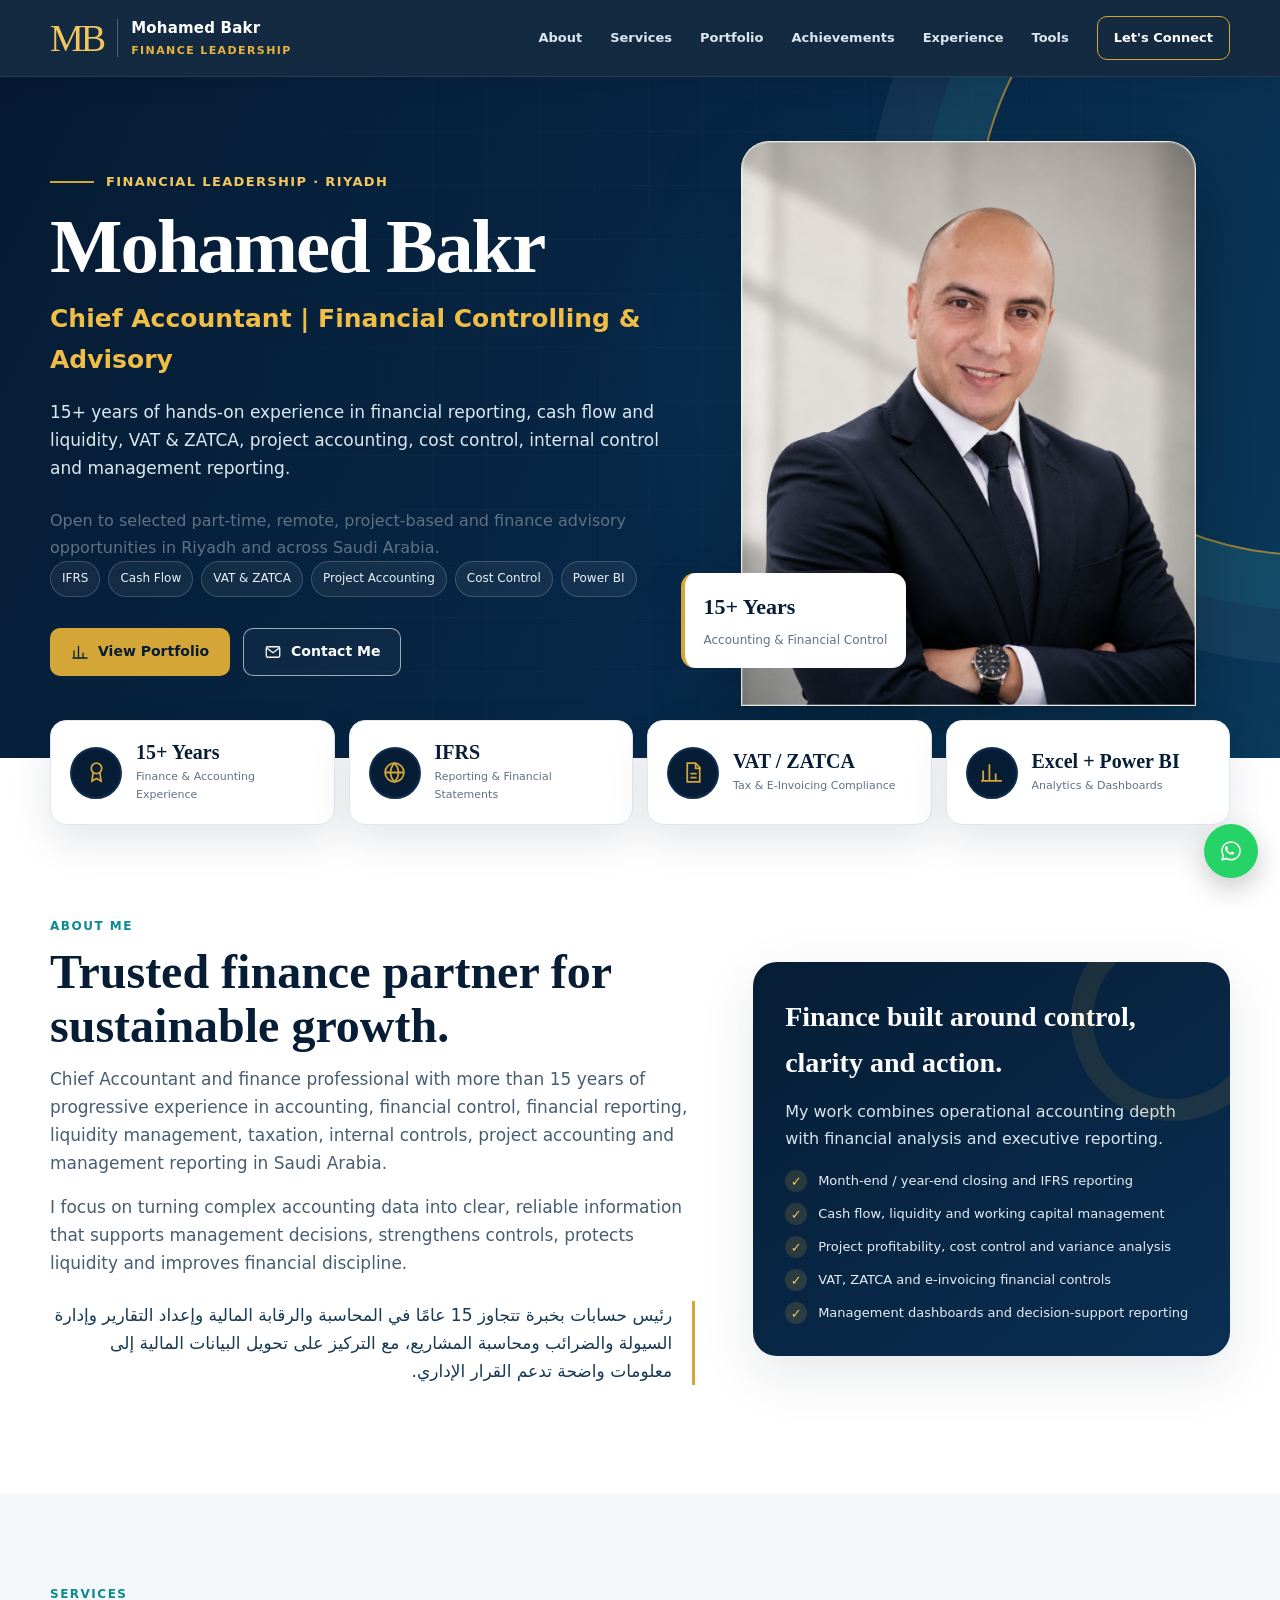
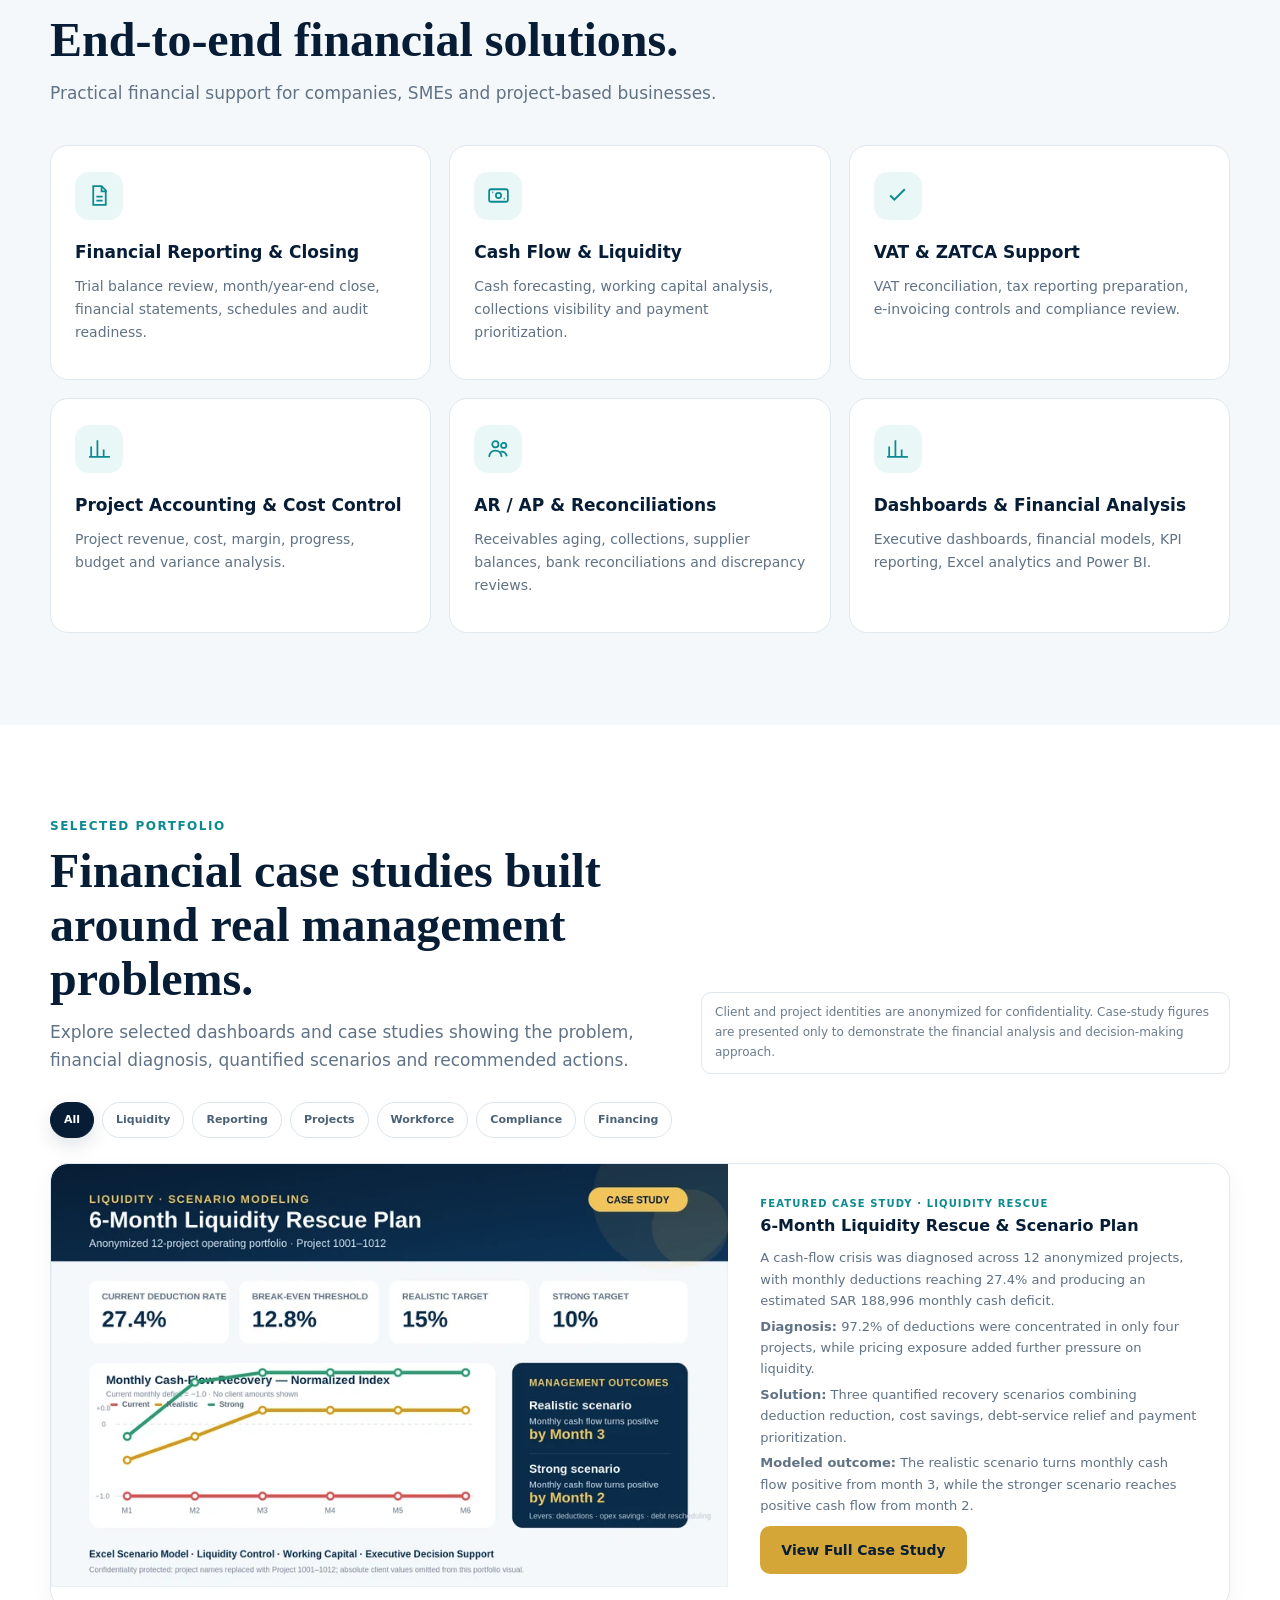
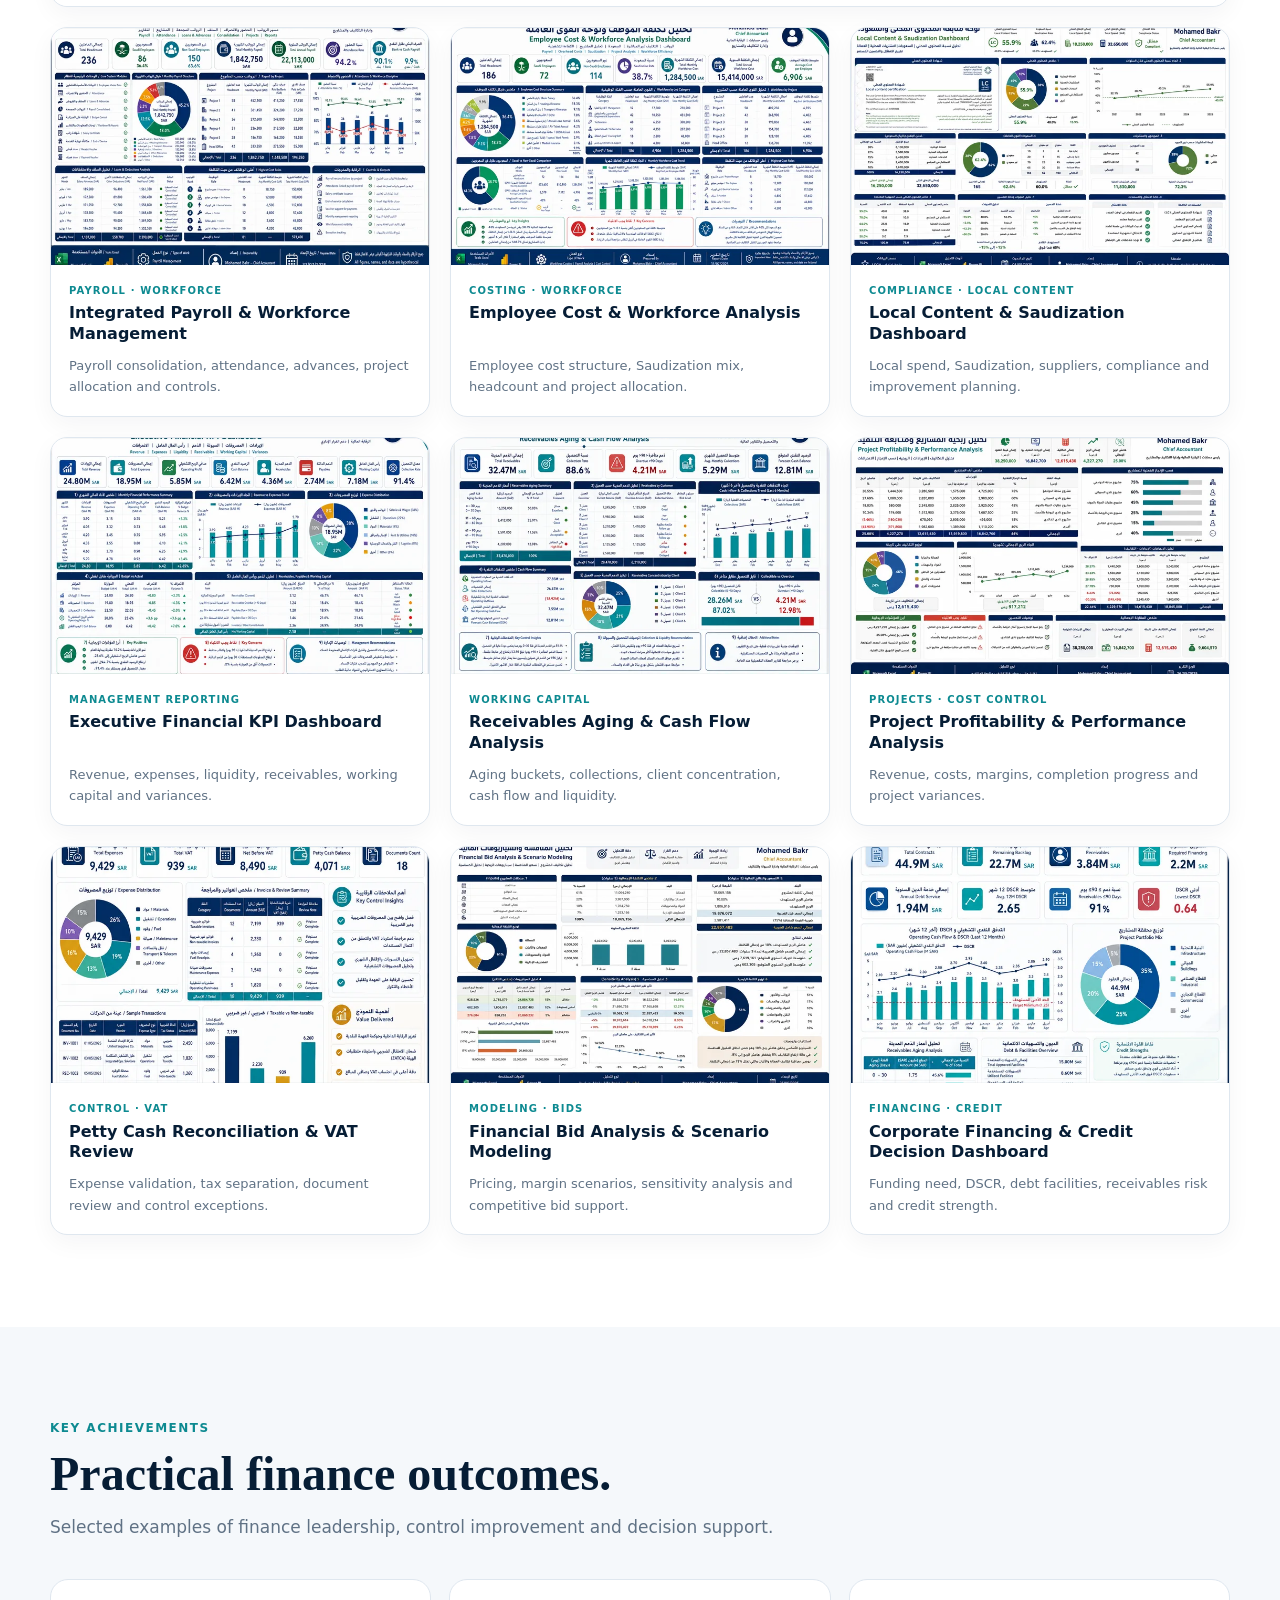
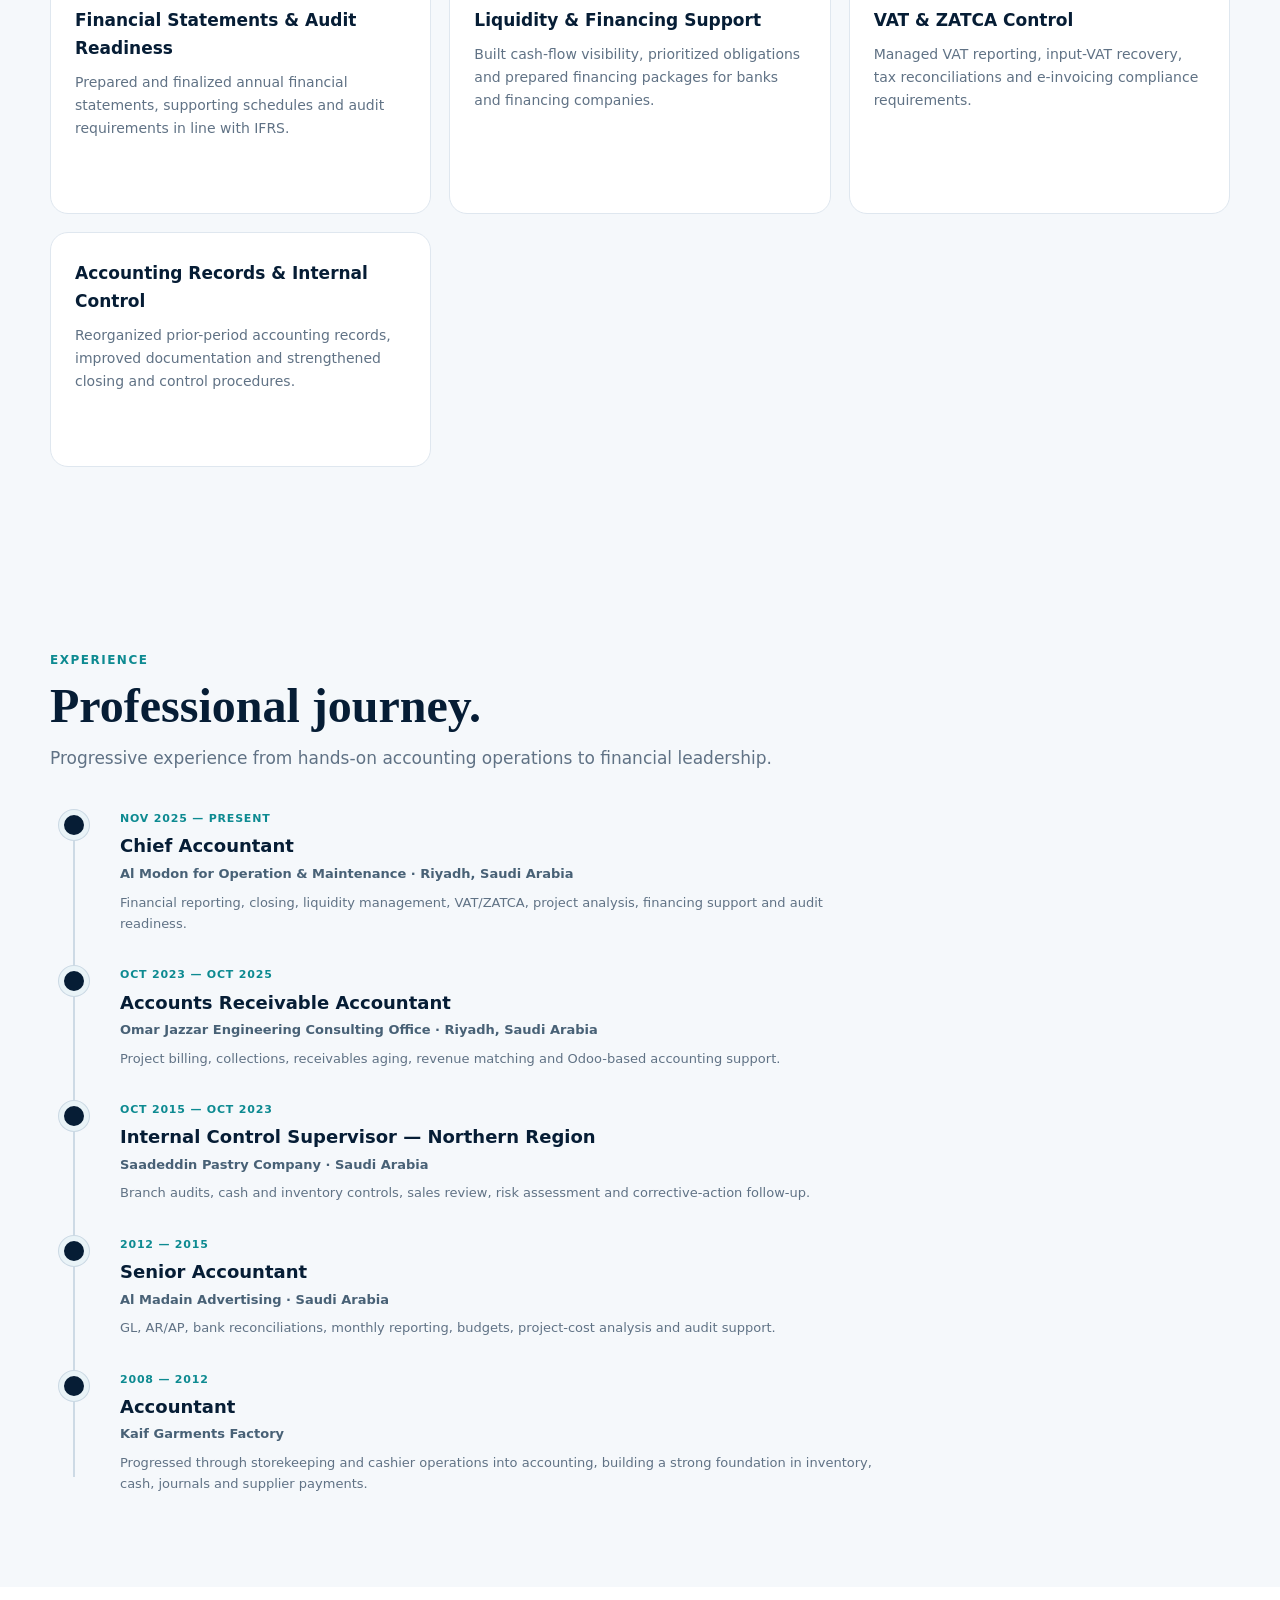
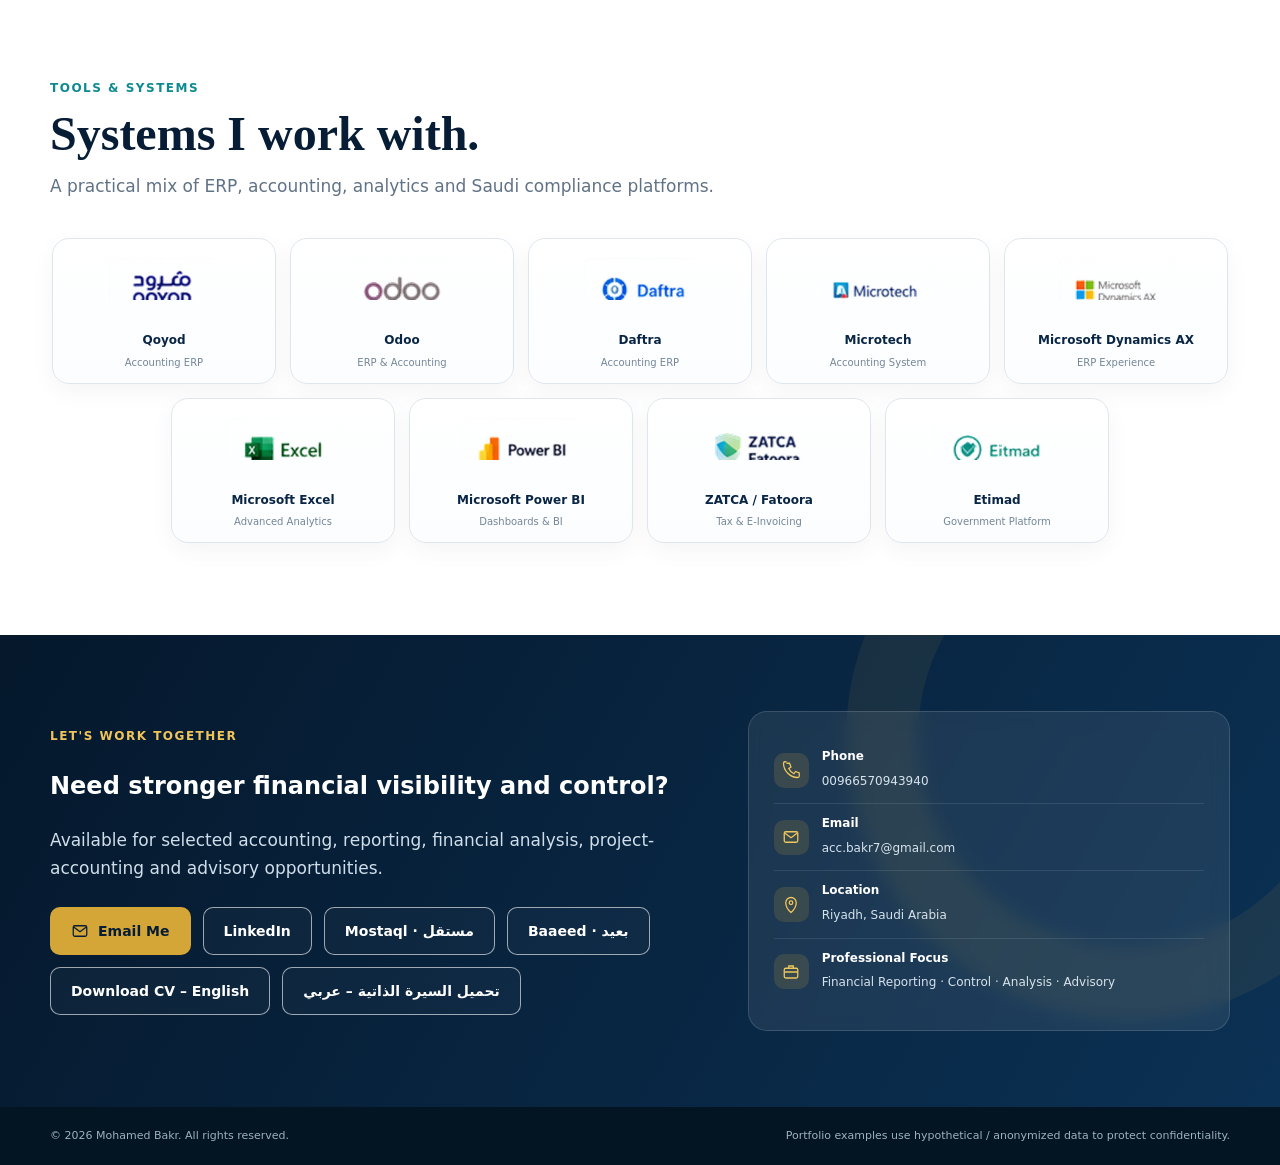
==== index.html @ f536da7d "Add files via upload" ====
<!doctype html>
<html lang="en">
<head>
  <meta charset="utf-8">
  <meta name="viewport" content="width=device-width,initial-scale=1">

  <!-- Primary SEO -->
  <title>Mohamed Bakr | Chief Accountant in Riyadh | IFRS, VAT & ZATCA</title>
  <meta name="description" content="Mohamed Bakr is a Chief Accountant in Riyadh with 15+ years of experience in IFRS reporting, financial control, cash flow, VAT & ZATCA, project accounting, cost control and financial analysis.">
  <meta name="keywords" content="Mohamed Bakr, Chief Accountant Riyadh, Chief Accountant Saudi Arabia, Financial Controller Riyadh, IFRS, VAT, ZATCA, Cash Flow, Project Accounting, Cost Control, Financial Analysis, Power BI, Qoyod, Odoo">
  <meta name="author" content="Mohamed Bakr">
  <meta name="robots" content="index,follow,max-image-preview:large,max-snippet:-1,max-video-preview:-1">
  <meta name="googlebot" content="index,follow">
  <meta name="theme-color" content="#061d35">

  <!-- Canonical -->
  <link rel="canonical" href="https://accbakr7-jpg.github.io/mohamed-bakr-portfolio/">

  <!-- Performance -->
  <link rel="preload" as="image" href="assets/mohamed-bakr-original.png">

  <!-- Open Graph / LinkedIn / Facebook -->
  <meta property="og:type" content="profile">
  <meta property="og:site_name" content="Mohamed Bakr - Finance Portfolio">
  <meta property="og:title" content="Mohamed Bakr | Chief Accountant in Riyadh">
  <meta property="og:description" content="Chief Accountant with 15+ years of experience in IFRS reporting, financial control, cash flow, VAT & ZATCA, project accounting and financial analysis.">
  <meta property="og:url" content="https://accbakr7-jpg.github.io/mohamed-bakr-portfolio/">
  <meta property="og:image" content="https://accbakr7-jpg.github.io/mohamed-bakr-portfolio/assets/mohamed-bakr-original.png">
  <meta property="og:image:alt" content="Mohamed Bakr - Chief Accountant in Riyadh">
  <meta property="og:locale" content="en_US">
  <meta property="profile:first_name" content="Mohamed">
  <meta property="profile:last_name" content="Bakr">

  <!-- X / Twitter Card -->
  <meta name="twitter:card" content="summary_large_image">
  <meta name="twitter:title" content="Mohamed Bakr | Chief Accountant in Riyadh">
  <meta name="twitter:description" content="15+ years in IFRS reporting, financial control, cash flow, VAT & ZATCA, project accounting and financial analysis.">
  <meta name="twitter:image" content="https://accbakr7-jpg.github.io/mohamed-bakr-portfolio/assets/mohamed-bakr-original.png">
  <meta name="twitter:image:alt" content="Mohamed Bakr - Chief Accountant in Riyadh">

  <!-- Favicon -->
  <link rel="icon" href="assets/favicon.svg" type="image/svg+xml">

  <!-- Styles -->
  <link rel="stylesheet" href="style.css">

  <!-- Structured Data -->
  <script type="application/ld+json">
  {
    "@context": "https://schema.org",
    "@graph": [
      {
        "@type": "Person",
        "@id": "https://accbakr7-jpg.github.io/mohamed-bakr-portfolio/#person",
        "name": "Mohamed Bakr",
        "url": "https://accbakr7-jpg.github.io/mohamed-bakr-portfolio/",
        "image": "https://accbakr7-jpg.github.io/mohamed-bakr-portfolio/assets/mohamed-bakr-original.png",
        "jobTitle": "Chief Accountant",
        "description": "Chief Accountant and finance professional in Riyadh with 15+ years of experience in IFRS reporting, financial control, cash flow, VAT & ZATCA, project accounting, cost control and financial analysis.",
        "address": {
          "@type": "PostalAddress",
          "addressLocality": "Riyadh",
          "addressCountry": "SA"
        },
        "email": "mailto:acc.bakr7@gmail.com",
        "telephone": "+966570943940",
        "sameAs": [
          "https://www.linkedin.com/in/mohamed-el-saddyek-63133bb7",
          "https://mostaql.com/u/mmahgoub156",
          "https://baaeed.com/u/M_Mahgoub156"
        ],
        "knowsAbout": [
          "Financial Reporting",
          "IFRS",
          "Cash Flow Management",
          "Liquidity Management",
          "VAT",
          "ZATCA",
          "E-Invoicing",
          "Project Accounting",
          "Cost Control",
          "Internal Control",
          "Financial Analysis",
          "Power BI",
          "Microsoft Excel",
          "Qoyod",
          "Odoo"
        ],
        "knowsLanguage": ["Arabic", "English"],
        "worksFor": {
          "@type": "Organization",
          "name": "Al Modon for Operation & Maintenance"
        }
      },
      {
        "@type": "WebSite",
        "@id": "https://accbakr7-jpg.github.io/mohamed-bakr-portfolio/#website",
        "url": "https://accbakr7-jpg.github.io/mohamed-bakr-portfolio/",
        "name": "Mohamed Bakr | Chief Accountant & Financial Advisory",
        "description": "Professional finance portfolio of Mohamed Bakr, Chief Accountant in Riyadh.",
        "inLanguage": ["en", "ar"],
        "author": {
          "@id": "https://accbakr7-jpg.github.io/mohamed-bakr-portfolio/#person"
        }
      },
      {
        "@type": "ProfilePage",
        "@id": "https://accbakr7-jpg.github.io/mohamed-bakr-portfolio/#profilepage",
        "url": "https://accbakr7-jpg.github.io/mohamed-bakr-portfolio/",
        "name": "Mohamed Bakr - Chief Accountant Portfolio",
        "mainEntity": {
          "@id": "https://accbakr7-jpg.github.io/mohamed-bakr-portfolio/#person"
        },
        "isPartOf": {
          "@id": "https://accbakr7-jpg.github.io/mohamed-bakr-portfolio/#website"
        }
      }
    ]
  }
  </script>

  <style>
    @media (max-width: 820px){
      #portfolio .project[style*="grid-column"] > a{
        grid-template-columns:1fr !important;
      }
      #portfolio .project[style*="grid-column"] .project-media{
        min-height:220px !important;
      }
    }
  </style>

</head>
<body>
<header class="navbar">
  <div class="container nav-inner">
    <a class="brand" href="#home" aria-label="Mohamed Bakr home">
      <div class="brand-mark">MB</div>
      <div class="brand-copy"><strong>Mohamed Bakr</strong><span>Finance Leadership</span></div>
    </a>
    <button id="menuBtn" class="menu-btn" aria-label="Open menu" aria-expanded="false" aria-controls="navLinks">☰</button>
    <nav id="navLinks" class="nav-links">
      <a href="#about">About</a>
      <a href="#services">Services</a>
      <a href="#portfolio">Portfolio</a>
      <a href="#achievements">Achievements</a>
      <a href="#experience">Experience</a>
      <a href="#tools">Tools</a>
      <a href="#contact" class="nav-cta">Let's Connect</a>
    </nav>
  </div>
</header>
<main>
<section id="home" class="hero">
  <div class="container hero-grid">
    <div>
      <div class="kicker">Financial Leadership · Riyadh</div>
      <h1>Mohamed Bakr</h1>
      <div class="hero-role">Chief Accountant | Financial Controlling & Advisory</div>
      <p class="hero-copy">15+ years of hands-on experience in financial reporting, cash flow and liquidity, VAT & ZATCA, project accounting, cost control, internal control and management reporting.</p>
      <p class="lead" style="margin-top:12px;max-width:760px;font-size:1rem;">
        Open to selected part-time, remote, project-based and finance advisory opportunities in Riyadh and across Saudi Arabia.
      </p>
      <div class="hero-tags">
        <span class="hero-tag">IFRS</span><span class="hero-tag">Cash Flow</span><span class="hero-tag">VAT & ZATCA</span>
        <span class="hero-tag">Project Accounting</span><span class="hero-tag">Cost Control</span><span class="hero-tag">Power BI</span>
      </div>
      <div class="hero-actions">
        <a class="btn btn-primary" href="#portfolio"><svg viewBox="0 0 24 24" fill="none" stroke="currentColor" stroke-width="1.7"><path d="M4 20V10M10 20V4M16 20v-7M22 20H2"/></svg> View Portfolio</a>
        <a class="btn btn-outline" href="#contact"><svg viewBox="0 0 24 24" fill="none" stroke="currentColor" stroke-width="1.7"><rect x="3" y="5" width="18" height="14" rx="2"/><path d="m4 7 8 6 8-6"/></svg> Contact Me</a>
      </div>
    </div>
    <div class="hero-photo-wrap">
      <div class="hero-photo-panel">
        <img src="assets/mohamed-bakr-original.png" alt="Mohamed Bakr, Chief Accountant and finance professional in Riyadh">
      </div>
      <div class="photo-badge"><strong>15+ Years</strong><span>Accounting & Financial Control</span></div>
    </div>
  </div>
</section>
<div class="cred-wrap">
  <div class="container cred-grid">
    <div class="cred"><div class="icon-disc"><svg viewBox="0 0 24 24" fill="none" stroke="currentColor" stroke-width="1.7"><circle cx="12" cy="8" r="5"/><path d="m8.8 12.2-1.2 8 4.4-2.4 4.4 2.4-1.2-8"/></svg></div><div><strong>15+ Years</strong><span>Finance & Accounting Experience</span></div></div>
    <div class="cred"><div class="icon-disc"><svg viewBox="0 0 24 24" fill="none" stroke="currentColor" stroke-width="1.7"><circle cx="12" cy="12" r="9"/><path d="M3 12h18M12 3c2.5 2.7 3.8 5.7 3.8 9S14.5 18.3 12 21c-2.5-2.7-3.8-5.7-3.8-9S9.5 5.7 12 3Z"/></svg></div><div><strong>IFRS</strong><span>Reporting & Financial Statements</span></div></div>
    <div class="cred"><div class="icon-disc"><svg viewBox="0 0 24 24" fill="none" stroke="currentColor" stroke-width="1.7"><path d="M6 3h8l4 4v14H6z"/><path d="M14 3v5h5M9 13h6M9 17h6"/></svg></div><div><strong>VAT / ZATCA</strong><span>Tax & E-Invoicing Compliance</span></div></div>
    <div class="cred"><div class="icon-disc"><svg viewBox="0 0 24 24" fill="none" stroke="currentColor" stroke-width="1.7"><path d="M4 20V10M10 20V4M16 20v-7M22 20H2"/></svg></div><div><strong>Excel + Power BI</strong><span>Analytics & Dashboards</span></div></div>
  </div>
</div>
<section id="about" class="section-anchor section">
  <div class="container about-grid">
    <div class="about-copy">
      <div class="eyebrow">About Me</div>
      <h2>Trusted finance partner for sustainable growth.</h2>
      <p>Chief Accountant and finance professional with more than 15 years of progressive experience in accounting, financial control, financial reporting, liquidity management, taxation, internal controls, project accounting and management reporting in Saudi Arabia.</p>
      <p>I focus on turning complex accounting data into clear, reliable information that supports management decisions, strengthens controls, protects liquidity and improves financial discipline.</p>
      <p class="about-ar">رئيس حسابات بخبرة تتجاوز 15 عامًا في المحاسبة والرقابة المالية وإعداد التقارير وإدارة السيولة والضرائب ومحاسبة المشاريع، مع التركيز على تحويل البيانات المالية إلى معلومات واضحة تدعم القرار الإداري.</p>
    </div>
    <aside class="about-panel">
      <h3>Finance built around control, clarity and action.</h3>
      <p>My work combines operational accounting depth with financial analysis and executive reporting.</p>
      <div class="about-list">
        <div class="about-item"><span class="check">✓</span><span>Month-end / year-end closing and IFRS reporting</span></div>
        <div class="about-item"><span class="check">✓</span><span>Cash flow, liquidity and working capital management</span></div>
        <div class="about-item"><span class="check">✓</span><span>Project profitability, cost control and variance analysis</span></div>
        <div class="about-item"><span class="check">✓</span><span>VAT, ZATCA and e-invoicing financial controls</span></div>
        <div class="about-item"><span class="check">✓</span><span>Management dashboards and decision-support reporting</span></div>
      </div>
    </aside>
  </div>
</section>
<section id="services" class="section-anchor section section-soft">
  <div class="container">
    <div class="section-head"><div class="eyebrow">Services</div><h2>End-to-end financial solutions.</h2><p class="lead">Practical financial support for companies, SMEs and project-based businesses.</p></div>
    <div class="services">
      <article class="service"><div class="service-icon"><svg viewBox="0 0 24 24" fill="none" stroke="currentColor" stroke-width="1.7"><path d="M6 3h8l4 4v14H6z"/><path d="M14 3v5h5M9 13h6M9 17h6"/></svg></div><h3>Financial Reporting & Closing</h3><p>Trial balance review, month/year-end close, financial statements, schedules and audit readiness.</p></article>
      <article class="service"><div class="service-icon"><svg viewBox="0 0 24 24" fill="none" stroke="currentColor" stroke-width="1.7"><rect x="3" y="6" width="18" height="12" rx="2"/><circle cx="12" cy="12" r="2.5"/><path d="M6 9h1M17 15h1"/></svg></div><h3>Cash Flow & Liquidity</h3><p>Cash forecasting, working capital analysis, collections visibility and payment prioritization.</p></article>
      <article class="service"><div class="service-icon"><svg viewBox="0 0 24 24" fill="none" stroke="currentColor" stroke-width="1.9"><path d="m5 12 4 4 10-10"/></svg></div><h3>VAT & ZATCA Support</h3><p>VAT reconciliation, tax reporting preparation, e-invoicing controls and compliance review.</p></article>
      <article class="service"><div class="service-icon"><svg viewBox="0 0 24 24" fill="none" stroke="currentColor" stroke-width="1.7"><path d="M4 20V10M10 20V4M16 20v-7M22 20H2"/></svg></div><h3>Project Accounting & Cost Control</h3><p>Project revenue, cost, margin, progress, budget and variance analysis.</p></article>
      <article class="service"><div class="service-icon"><svg viewBox="0 0 24 24" fill="none" stroke="currentColor" stroke-width="1.7"><circle cx="9" cy="8" r="3"/><circle cx="17" cy="9" r="2.5"/><path d="M3 20c.5-4 2.7-6 6-6s5.5 2 6 6M14 15c3-.3 5.2 1.4 6 4.5"/></svg></div><h3>AR / AP & Reconciliations</h3><p>Receivables aging, collections, supplier balances, bank reconciliations and discrepancy reviews.</p></article>
      <article class="service"><div class="service-icon"><svg viewBox="0 0 24 24" fill="none" stroke="currentColor" stroke-width="1.7"><path d="M4 20V10M10 20V4M16 20v-7M22 20H2"/></svg></div><h3>Dashboards & Financial Analysis</h3><p>Executive dashboards, financial models, KPI reporting, Excel analytics and Power BI.</p></article>
    </div>
  </div>
</section>
<section id="portfolio" class="section-anchor section">
  <div class="container">
    <div class="portfolio-toolbar">
      <div class="section-head" style="margin-bottom:0"><div class="eyebrow">Selected Portfolio</div><h2>Financial case studies built around real management problems.</h2><p class="lead">Explore selected dashboards and case studies showing the problem, financial diagnosis, quantified scenarios and recommended actions.</p></div>
      <div class="portfolio-note">Client and project identities are anonymized for confidentiality. Case-study figures are presented only to demonstrate the financial analysis and decision-making approach.</div>
    </div>
    <div class="portfolio-filters" aria-label="Portfolio filters">
      <button class="filter-btn active" data-filter="all">All</button>
      <button class="filter-btn" data-filter="liquidity">Liquidity</button>
      <button class="filter-btn" data-filter="reporting">Reporting</button>
      <button class="filter-btn" data-filter="projects">Projects</button>
      <button class="filter-btn" data-filter="workforce">Workforce</button>
      <button class="filter-btn" data-filter="compliance">Compliance</button>
      <button class="filter-btn" data-filter="financing">Financing</button>
    </div>
    <div class="portfolio-grid">
      <article class="project" data-category="liquidity" style="grid-column:1 / -1;">
        <a href="liquidity-rescue-case-study.html" style="text-decoration:none;color:inherit;display:grid;grid-template-columns:minmax(0,1.15fr) minmax(320px,.85fr);background:inherit;border-radius:inherit;overflow:hidden;">
          <div class="project-media" style="min-height:320px;">
            <img loading="eager" decoding="async" src="assets/thumbs/liquidity-rescue.webp" alt="6-Month Liquidity Rescue and Scenario Planning Case Study" style="width:100%;height:100%;object-fit:cover;">
          </div>
          <div class="project-body" style="display:flex;flex-direction:column;justify-content:center;padding:32px;">
            <div class="project-label">Featured Case Study · Liquidity Rescue</div>
            <h3>6-Month Liquidity Rescue & Scenario Plan</h3>
            <p>A cash-flow crisis was diagnosed across 12 anonymized projects, with monthly deductions reaching 27.4% and producing an estimated SAR 188,996 monthly cash deficit.</p>
            <p><strong>Diagnosis:</strong> 97.2% of deductions were concentrated in only four projects, while pricing exposure added further pressure on liquidity.</p>
            <p><strong>Solution:</strong> Three quantified recovery scenarios combining deduction reduction, cost savings, debt-service relief and payment prioritization.</p>
            <p><strong>Modeled outcome:</strong> The realistic scenario turns monthly cash flow positive from month 3, while the stronger scenario reaches positive cash flow from month 2.</p>
            <span class="btn btn-primary" style="align-self:flex-start;margin-top:10px;">View Full Case Study</span>
          </div>
        </a>
      </article>
      <article class="project" data-category="workforce"><div class="project-media" data-full="assets/payroll-workforce.png" data-alt="Integrated Payroll and Workforce Management"><img loading="lazy" decoding="async" src="assets/thumbs/payroll-workforce.webp" alt="Integrated Payroll and Workforce Management"></div><div class="project-body"><div class="project-label">Payroll · Workforce</div><h3>Integrated Payroll & Workforce Management</h3><p>Payroll consolidation, attendance, advances, project allocation and controls.</p></div></article>
      <article class="project" data-category="workforce"><div class="project-media" data-full="assets/employee-cost.png" data-alt="Employee Cost and Workforce Analysis"><img loading="lazy" decoding="async" src="assets/thumbs/employee-cost.webp" alt="Employee Cost and Workforce Analysis"></div><div class="project-body"><div class="project-label">Costing · Workforce</div><h3>Employee Cost & Workforce Analysis</h3><p>Employee cost structure, Saudization mix, headcount and project allocation.</p></div></article>
      <article class="project" data-category="compliance"><div class="project-media" data-full="assets/local-content.png" data-alt="Local Content and Saudization Dashboard"><img loading="lazy" decoding="async" src="assets/thumbs/local-content.webp" alt="Local Content and Saudization Dashboard"></div><div class="project-body"><div class="project-label">Compliance · Local Content</div><h3>Local Content & Saudization Dashboard</h3><p>Local spend, Saudization, suppliers, compliance and improvement planning.</p></div></article>
      <article class="project" data-category="reporting"><div class="project-media" data-full="assets/executive-kpi.png" data-alt="Executive Financial KPI Dashboard"><img loading="lazy" decoding="async" src="assets/thumbs/executive-kpi.webp" alt="Executive Financial KPI Dashboard"></div><div class="project-body"><div class="project-label">Management Reporting</div><h3>Executive Financial KPI Dashboard</h3><p>Revenue, expenses, liquidity, receivables, working capital and variances.</p></div></article>
      <article class="project" data-category="reporting"><div class="project-media" data-full="assets/receivables-cashflow.png" data-alt="Receivables Aging and Cash Flow Analysis"><img loading="lazy" decoding="async" src="assets/thumbs/receivables-cashflow.webp" alt="Receivables Aging and Cash Flow Analysis"></div><div class="project-body"><div class="project-label">Working Capital</div><h3>Receivables Aging & Cash Flow Analysis</h3><p>Aging buckets, collections, client concentration, cash flow and liquidity.</p></div></article>
      <article class="project" data-category="projects"><div class="project-media" data-full="assets/project-profitability.png" data-alt="Project Profitability and Performance Analysis"><img loading="lazy" decoding="async" src="assets/thumbs/project-profitability.webp" alt="Project Profitability and Performance Analysis"></div><div class="project-body"><div class="project-label">Projects · Cost Control</div><h3>Project Profitability & Performance Analysis</h3><p>Revenue, costs, margins, completion progress and project variances.</p></div></article>
      <article class="project" data-category="compliance"><div class="project-media" data-full="assets/petty-cash-vat.png" data-alt="Petty Cash Reconciliation and VAT Review"><img loading="lazy" decoding="async" src="assets/thumbs/petty-cash-vat.webp" alt="Petty Cash Reconciliation and VAT Review"></div><div class="project-body"><div class="project-label">Control · VAT</div><h3>Petty Cash Reconciliation & VAT Review</h3><p>Expense validation, tax separation, document review and control exceptions.</p></div></article>
      <article class="project" data-category="projects"><div class="project-media" data-full="assets/bid-scenario.png" data-alt="Financial Bid Analysis and Scenario Modeling"><img loading="lazy" decoding="async" src="assets/thumbs/bid-scenario.webp" alt="Financial Bid Analysis and Scenario Modeling"></div><div class="project-body"><div class="project-label">Modeling · Bids</div><h3>Financial Bid Analysis & Scenario Modeling</h3><p>Pricing, margin scenarios, sensitivity analysis and competitive bid support.</p></div></article>
      <article class="project" data-category="financing"><div class="project-media" data-full="assets/corporate-financing.png" data-alt="Corporate Financing and Credit Decision Dashboard"><img loading="lazy" decoding="async" src="assets/thumbs/corporate-financing.webp" alt="Corporate Financing and Credit Decision Dashboard"></div><div class="project-body"><div class="project-label">Financing · Credit</div><h3>Corporate Financing & Credit Decision Dashboard</h3><p>Funding need, DSCR, debt facilities, receivables risk and credit strength.</p></div></article>
    </div>
  </div>
</section>

<section id="achievements" class="section-anchor section section-soft">
  <div class="container">
    <div class="section-head">
      <div class="eyebrow">Key Achievements</div>
      <h2>Practical finance outcomes.</h2>
      <p class="lead">Selected examples of finance leadership, control improvement and decision support.</p>
    </div>
    <div class="services">
      <article class="service">
        <h3>Financial Statements & Audit Readiness</h3>
        <p>Prepared and finalized annual financial statements, supporting schedules and audit requirements in line with IFRS.</p>
      </article>
      <article class="service">
        <h3>Liquidity & Financing Support</h3>
        <p>Built cash-flow visibility, prioritized obligations and prepared financing packages for banks and financing companies.</p>
      </article>
      <article class="service">
        <h3>VAT & ZATCA Control</h3>
        <p>Managed VAT reporting, input-VAT recovery, tax reconciliations and e-invoicing compliance requirements.</p>
      </article>
      <article class="service">
        <h3>Accounting Records & Internal Control</h3>
        <p>Reorganized prior-period accounting records, improved documentation and strengthened closing and control procedures.</p>
      </article>
    </div>
  </div>
</section>

<section id="experience" class="section-anchor section section-soft">
  <div class="container">
    <div class="section-head"><div class="eyebrow">Experience</div><h2>Professional journey.</h2><p class="lead">Progressive experience from hands-on accounting operations to financial leadership.</p></div>
    <div class="experience">
      <div class="job"><span class="job-dot"></span><div class="job-time">Nov 2025 — Present</div><h3>Chief Accountant</h3><div class="job-company">Al Modon for Operation & Maintenance · Riyadh, Saudi Arabia</div><p>Financial reporting, closing, liquidity management, VAT/ZATCA, project analysis, financing support and audit readiness.</p></div>
      <div class="job"><span class="job-dot"></span><div class="job-time">Oct 2023 — Oct 2025</div><h3>Accounts Receivable Accountant</h3><div class="job-company">Omar Jazzar Engineering Consulting Office · Riyadh, Saudi Arabia</div><p>Project billing, collections, receivables aging, revenue matching and Odoo-based accounting support.</p></div>
      <div class="job"><span class="job-dot"></span><div class="job-time">Oct 2015 — Oct 2023</div><h3>Internal Control Supervisor — Northern Region</h3><div class="job-company">Saadeddin Pastry Company · Saudi Arabia</div><p>Branch audits, cash and inventory controls, sales review, risk assessment and corrective-action follow-up.</p></div>
      <div class="job"><span class="job-dot"></span><div class="job-time">2012 — 2015</div><h3>Senior Accountant</h3><div class="job-company">Al Madain Advertising · Saudi Arabia</div><p>GL, AR/AP, bank reconciliations, monthly reporting, budgets, project-cost analysis and audit support.</p></div>
      <div class="job"><span class="job-dot"></span><div class="job-time">2008 — 2012</div><h3>Accountant</h3><div class="job-company">Kaif Garments Factory</div><p>Progressed through storekeeping and cashier operations into accounting, building a strong foundation in inventory, cash, journals and supplier payments.</p></div>
    </div>
  </div>
</section>
<section id="tools" class="section-anchor section">
  <div class="container">
    <div class="section-head"><div class="eyebrow">Tools & Systems</div><h2>Systems I work with.</h2><p class="lead">A practical mix of ERP, accounting, analytics and Saudi compliance platforms.</p></div>
    <div class="tools-grid" aria-label="Accounting systems and professional tools">
      <div class="tool"><div class="brand-logo-wrap"><img class="brand-logo" src="assets/logos/qoyod.png" alt="Qoyod"></div><div><strong>Qoyod</strong><span>Accounting ERP</span></div></div>
      <div class="tool"><div class="brand-logo-wrap"><img class="brand-logo" src="assets/logos/odoo.png" alt="Odoo"></div><div><strong>Odoo</strong><span>ERP &amp; Accounting</span></div></div>
      <div class="tool"><div class="brand-logo-wrap"><img class="brand-logo" src="assets/logos/daftra.png" alt="Daftra"></div><div><strong>Daftra</strong><span>Accounting ERP</span></div></div>
      <div class="tool"><div class="brand-logo-wrap"><img class="brand-logo" src="assets/logos/microtech.png" alt="Microtech"></div><div><strong>Microtech</strong><span>Accounting System</span></div></div>
      <div class="tool"><div class="brand-logo-wrap"><img class="brand-logo" src="assets/logos/dynamics.png" alt="Microsoft Dynamics AX"></div><div><strong>Microsoft Dynamics AX</strong><span>ERP Experience</span></div></div>
      <div class="tool"><div class="brand-logo-wrap"><img class="brand-logo" src="assets/logos/excel.png" alt="Microsoft Excel"></div><div><strong>Microsoft Excel</strong><span>Advanced Analytics</span></div></div>
      <div class="tool"><div class="brand-logo-wrap"><img class="brand-logo" src="assets/logos/powerbi.png" alt="Microsoft Power BI"></div><div><strong>Microsoft Power BI</strong><span>Dashboards &amp; BI</span></div></div>
      <div class="tool"><div class="brand-logo-wrap"><img class="brand-logo" src="assets/logos/zatca.png" alt="ZATCA Fatoora"></div><div><strong>ZATCA / Fatoora</strong><span>Tax &amp; E-Invoicing</span></div></div>
      <div class="tool"><div class="brand-logo-wrap"><img class="brand-logo" src="assets/logos/etimad.png" alt="Etimad"></div><div><strong>Etimad</strong><span>Government Platform</span></div></div>
    </div>
  </div>
</section>
<section id="contact" class="contact section-anchor">
  <div class="container contact-grid">
    <div>
      <div class="eyebrow" style="color:#f1c45b">Let's Work Together</div>
      <h2>Need stronger financial visibility and control?</h2>
      <p class="lead">Available for selected accounting, reporting, financial analysis, project-accounting and advisory opportunities.</p>
      <div class="contact-actions">
        <a class="btn btn-primary" href="https://mail.google.com/mail/?view=cm&fs=1&to=acc.bakr7@gmail.com&su=Accounting%20%2F%20Financial%20Opportunity%20-%20Mohamed%20Bakr" target="_blank" rel="noopener"><svg viewBox="0 0 24 24" fill="none" stroke="currentColor" stroke-width="1.7"><rect x="3" y="5" width="18" height="14" rx="2"/><path d="m4 7 8 6 8-6"/></svg> Email Me</a>
        <a class="btn btn-outline" href="https://www.linkedin.com/in/mohamed-el-saddyek-63133bb7" target="_blank" rel="noopener">LinkedIn</a>
        <a class="btn btn-outline" href="https://mostaql.com/u/mmahgoub156" target="_blank" rel="noopener">Mostaql · مستقل</a>
        <a class="btn btn-outline" href="https://baaeed.com/u/M_Mahgoub156" target="_blank" rel="noopener">Baaeed · بعيد</a>
        <a class="btn btn-outline" href="assets/Mohamed_Bakr_Executive_Finance_CV.pdf" target="_blank" rel="noopener">Download CV – English</a>
        <a class="btn btn-outline" href="assets/Mohamed_Bakr_Arabic_CV.pdf" target="_blank" rel="noopener" lang="ar" dir="rtl">تحميل السيرة الذاتية – عربي</a>
      </div>
    </div>
    <div class="contact-card">
      <div class="contact-row"><div class="contact-mini"><svg viewBox="0 0 24 24" fill="none" stroke="currentColor" stroke-width="1.7"><path d="M6 3h4l2 5-3 2c1.4 3.1 3.9 5.6 7 7l2-3 5 2v4c0 1.1-.9 2-2 2C11 22 2 13 2 3c0-1.1.9-2 2-2h2"/></svg></div><div><b>Phone</b><span><a href="tel:+966570943940">00966570943940</a></span></div></div>
      <div class="contact-row"><div class="contact-mini"><svg viewBox="0 0 24 24" fill="none" stroke="currentColor" stroke-width="1.7"><rect x="3" y="5" width="18" height="14" rx="2"/><path d="m4 7 8 6 8-6"/></svg></div><div><b>Email</b><span><a href="https://mail.google.com/mail/?view=cm&fs=1&to=acc.bakr7@gmail.com&su=Accounting%20%2F%20Financial%20Opportunity%20-%20Mohamed%20Bakr" target="_blank" rel="noopener">acc.bakr7@gmail.com</a></span></div></div>
      <div class="contact-row"><div class="contact-mini"><svg viewBox="0 0 24 24" fill="none" stroke="currentColor" stroke-width="1.7"><path d="M12 22s7-6.1 7-13a7 7 0 1 0-14 0c0 6.9 7 13 7 13Z"/><circle cx="12" cy="9" r="2.4"/></svg></div><div><b>Location</b><span>Riyadh, Saudi Arabia</span></div></div>
      <div class="contact-row"><div class="contact-mini"><svg viewBox="0 0 24 24" fill="none" stroke="currentColor" stroke-width="1.7"><rect x="3" y="7" width="18" height="13" rx="2"/><path d="M9 7V4h6v3M3 12h18"/></svg></div><div><b>Professional Focus</b><span>Financial Reporting · Control · Analysis · Advisory</span></div></div>
    </div>
  </div>
</section>
</main>
<footer class="footer"><div class="container footer-inner"><span>© 2026 Mohamed Bakr. All rights reserved.</span><span>Portfolio examples use hypothetical / anonymized data to protect confidentiality.</span></div></footer>
<button id="backTop" class="back-top" aria-label="Back to top">↑</button>
<div id="imageModal" class="modal" role="dialog" aria-modal="true" aria-label="Portfolio project preview">
  <div class="modal-card"><button id="modalClose" class="modal-close" aria-label="Close portfolio preview">×</button><img id="modalImg" alt=""></div>
</div>

<a href="https://wa.me/966570943940?text=Hello%20Mohamed%2C%20I%20visited%20your%20finance%20portfolio%20and%20would%20like%20to%20discuss%20a%20professional%20opportunity." target="_blank" rel="noopener"
   aria-label="Contact Mohamed Bakr on WhatsApp"
   title="WhatsApp"
   style="position:fixed;right:22px;bottom:22px;width:54px;height:54px;border-radius:50%;display:flex;align-items:center;justify-content:center;background:#25D366;color:#fff;text-decoration:none;box-shadow:0 10px 28px rgba(0,0,0,.22);z-index:9999;">
  <svg viewBox="0 0 32 32" width="28" height="28" aria-hidden="true" fill="currentColor">
    <path d="M19.11 17.43c-.26-.13-1.55-.76-1.79-.85-.24-.09-.41-.13-.59.13-.17.26-.67.85-.82 1.02-.15.17-.3.2-.56.07-.26-.13-1.1-.4-2.09-1.29-.77-.69-1.29-1.54-1.44-1.8-.15-.26-.02-.4.11-.53.12-.12.26-.3.39-.46.13-.15.17-.26.26-.43.09-.17.04-.33-.02-.46-.07-.13-.59-1.41-.8-1.93-.21-.5-.43-.43-.59-.44h-.5c-.17 0-.46.07-.7.33-.24.26-.91.89-.91 2.17 0 1.28.93 2.52 1.06 2.69.13.17 1.83 2.8 4.44 3.93.62.27 1.1.43 1.48.55.62.2 1.18.17 1.62.1.5-.07 1.55-.63 1.77-1.24.22-.61.22-1.13.15-1.24-.06-.11-.24-.17-.5-.3z"/>
    <path d="M16.03 4.8c-6.18 0-11.2 4.91-11.2 10.96 0 1.93.51 3.81 1.49 5.47L4.73 27.2l6.18-1.58a11.4 11.4 0 0 0 5.12 1.2h.01c6.17 0 11.2-4.91 11.2-10.96 0-2.93-1.17-5.68-3.29-7.75A11.28 11.28 0 0 0 16.03 4.8zm0 20.17h-.01a9.5 9.5 0 0 1-4.84-1.32l-.35-.2-3.67.94.98-3.51-.23-.36a9 9 0 0 1-1.42-4.76c0-5.03 4.28-9.12 9.55-9.12 2.55 0 4.95.97 6.75 2.73a8.96 8.96 0 0 1 2.8 6.49c0 5.03-4.29 9.11-9.56 9.11z"/>
  </svg>
</a>

<script src="script.js"></script>
</body>
</html>
---- style.css ----
:root{
  --navy:#061d35;
  --navy-2:#0a2f53;
  --navy-3:#103f6a;
  --gold:#d4a637;
  --gold-2:#f0c75e;
  --teal:#0d8a91;
  --teal-2:#0ba1a8;
  --ink:#12263a;
  --muted:#607285;
  --soft:#f5f8fb;
  --line:#dfe7ef;
  --white:#ffffff;
  --shadow:0 18px 55px rgba(5,29,53,.10);
  --radius:20px;
}
*{box-sizing:border-box}
html{scroll-behavior:smooth}
body{
  margin:0;
  font-family:Inter,ui-sans-serif,system-ui,-apple-system,BlinkMacSystemFont,"Segoe UI",Arial,sans-serif;
  color:var(--ink);
  background:#fff;
  line-height:1.65;
  -webkit-font-smoothing:antialiased;
}
body.menu-open{overflow:hidden}
a{color:inherit;text-decoration:none}
img{max-width:100%}
button{font:inherit}
.container{width:min(1180px,calc(100% - 44px));margin-inline:auto}

.navbar{
  position:sticky;top:0;z-index:50;
  background:rgba(6,29,53,.94);
  backdrop-filter:blur(18px);
  border-bottom:1px solid rgba(255,255,255,.08);
}
.nav-inner{height:76px;display:flex;align-items:center;justify-content:space-between;gap:30px}
.brand{display:flex;align-items:center;gap:13px;color:#fff;min-width:max-content}
.brand-mark{
  font-family:Georgia,"Times New Roman",serif;
  font-size:38px;line-height:1;color:var(--gold-2);
  letter-spacing:-3px;padding-right:14px;border-right:1px solid rgba(255,255,255,.26)
}
.brand-copy strong{display:block;font-size:15px;letter-spacing:.2px}
.brand-copy span{display:block;color:#e6b43f;font-size:11px;font-weight:700;letter-spacing:1.4px;text-transform:uppercase;margin-top:1px}
.nav-links{display:flex;align-items:center;gap:28px;color:#dbe6ef;font-size:13px;font-weight:600}
.nav-links a{position:relative;transition:.2s}
.nav-links a:not(.nav-cta):after{
  content:"";position:absolute;left:0;right:100%;bottom:-9px;height:2px;background:var(--gold);transition:.22s
}
.nav-links a:hover{color:#fff}.nav-links a:hover:after{right:0}
.nav-cta{padding:10px 16px;border:1px solid var(--gold);border-radius:10px;color:#fff!important}
.nav-cta:hover{background:var(--gold);color:var(--navy)!important}
.menu-btn{display:none;border:0;background:transparent;color:#fff;width:42px;height:42px;border-radius:9px;font-size:26px}

.hero{
  position:relative;overflow:hidden;
  background:
    radial-gradient(circle at 70% 45%,rgba(15,91,135,.38),transparent 31%),
    linear-gradient(115deg,#061b33 0%,#072848 57%,#0a3a5c 100%);
  min-height:650px;color:#fff;
}
.hero:before{
  content:"";position:absolute;inset:0;opacity:.16;
  background-image:
    linear-gradient(rgba(255,255,255,.10) 1px,transparent 1px),
    linear-gradient(90deg,rgba(255,255,255,.08) 1px,transparent 1px);
  background-size:54px 54px;
  mask-image:linear-gradient(90deg,transparent 7%,#000 35%,#000 90%,transparent)
}
.hero:after{
  content:"";position:absolute;width:660px;height:660px;border:2px solid rgba(212,166,55,.68);
  border-radius:50%;right:-360px;top:-185px;box-shadow:0 0 0 54px rgba(15,138,145,.13),0 0 0 108px rgba(255,255,255,.05)
}
.hero-grid{position:relative;z-index:2;min-height:650px;display:grid;grid-template-columns:1.08fr .92fr;align-items:center;gap:42px;padding:64px 0 52px}
.kicker{display:flex;align-items:center;gap:12px;color:#f2c75d;font-size:13px;font-weight:800;letter-spacing:1.35px;text-transform:uppercase}
.kicker:before{content:"";width:44px;height:2px;background:var(--gold)}
.hero h1{font-family:Georgia,"Times New Roman",serif;font-size:clamp(52px,6vw,78px);line-height:1.02;margin:16px 0 11px;letter-spacing:-2px}
.hero-role{font-size:clamp(18px,2vw,25px);font-weight:700;color:#f0bd46;margin-bottom:18px}
.hero-copy{color:#dce8f1;font-size:17px;max-width:650px;margin:0 0 26px}
.hero-tags{display:flex;flex-wrap:wrap;gap:8px;margin:0 0 31px}
.hero-tag{border:1px solid rgba(255,255,255,.18);background:rgba(255,255,255,.055);padding:7px 11px;border-radius:999px;color:#e8f2f8;font-size:12px}
.hero-actions{display:flex;gap:13px;flex-wrap:wrap}
.btn{
  display:inline-flex;align-items:center;justify-content:center;gap:9px;
  min-height:48px;padding:0 20px;border-radius:10px;font-weight:800;font-size:14px;
  border:1px solid transparent;transition:.22s;cursor:pointer
}
.btn-primary{background:var(--gold);color:var(--navy)}
.btn-primary:hover{background:#e5b644;transform:translateY(-2px)}
.btn-outline{border-color:rgba(255,255,255,.6);color:#fff;background:rgba(255,255,255,.03)}
.btn-outline:hover{background:#fff;color:var(--navy);transform:translateY(-2px)}
.hero-photo-wrap{position:relative;display:flex;justify-content:center;align-self:end}
.hero-photo-panel{
  position:relative;width:min(100%,455px);height:565px;border-radius:28px 28px 0 0;
  overflow:hidden;
  background:#e9e5dd;
  box-shadow:0 35px 80px rgba(0,0,0,.28);
  border:1px solid rgba(255,255,255,.16);
}
.hero-photo-panel:before{
  content:"";position:absolute;inset:0;border:1px solid rgba(255,255,255,.25);border-radius:inherit;z-index:2;pointer-events:none
}
.hero-photo-panel img{
  width:100%;height:100%;
  object-fit:cover;object-position:50% 18%;
  display:block;
  /* Intentionally no filters: original portrait is displayed as supplied */
}
.photo-badge{
  position:absolute;left:-26px;bottom:38px;z-index:3;
  background:#fff;color:var(--navy);padding:16px 19px;border-radius:14px;
  box-shadow:var(--shadow);border-left:4px solid var(--gold);min-width:205px
}
.photo-badge strong{display:block;font-family:Georgia,serif;font-size:22px}
.photo-badge span{font-size:12px;color:var(--muted)}

.cred-wrap{position:relative;z-index:5;margin-top:-38px}
.cred-grid{display:grid;grid-template-columns:repeat(4,1fr);gap:14px}
.cred{
  background:#fff;border:1px solid var(--line);border-radius:16px;padding:20px 19px;
  box-shadow:0 16px 42px rgba(6,29,53,.11);display:flex;align-items:center;gap:14px
}
.icon-disc{
  width:52px;height:52px;min-width:52px;border-radius:50%;
  display:grid;place-items:center;background:var(--navy);color:var(--gold);
  border:2px solid #102f50
}
.icon-disc svg{width:25px;height:25px}
.cred strong{display:block;font-family:Georgia,serif;color:var(--navy);font-size:20px;line-height:1.15}
.cred span{font-size:11px;color:var(--muted);display:block;margin-top:4px}

.section{padding:92px 0}
.section-soft{background:var(--soft)}
.section-head{max-width:800px;margin-bottom:38px}
.eyebrow{color:var(--teal);font-size:12px;letter-spacing:1.5px;font-weight:900;text-transform:uppercase;margin-bottom:8px}
.section h2{font-family:Georgia,"Times New Roman",serif;color:var(--navy);font-size:clamp(34px,4vw,48px);line-height:1.12;margin:0 0 12px}
.lead{color:var(--muted);font-size:17px;margin:0}

.about-grid{display:grid;grid-template-columns:1.15fr .85fr;gap:58px;align-items:center}
.about-copy p{font-size:17px;color:#465d72;margin:0 0 16px}
.about-ar{direction:rtl;text-align:right;border-right:3px solid var(--gold);padding-right:20px;margin-top:24px!important;color:#173954!important}
.about-panel{
  background:linear-gradient(145deg,var(--navy),var(--navy-2));color:#fff;border-radius:24px;padding:32px;
  box-shadow:var(--shadow);position:relative;overflow:hidden
}
.about-panel:after{content:"";position:absolute;width:160px;height:160px;border-radius:50%;border:22px solid rgba(212,166,55,.10);right:-45px;top:-45px}
.about-panel h3{font-family:Georgia,serif;font-size:28px;margin:0 0 13px}
.about-panel p{color:#d6e4ee;margin:0 0 18px}
.about-list{display:grid;gap:11px}
.about-item{display:flex;gap:11px;align-items:flex-start;font-size:13px;color:#e5eef5}
.check{width:22px;height:22px;min-width:22px;border-radius:50%;background:rgba(212,166,55,.17);display:grid;place-items:center;color:var(--gold-2);font-weight:900}

.services{display:grid;grid-template-columns:repeat(3,1fr);gap:18px}
.service{
  background:#fff;border:1px solid var(--line);border-radius:18px;padding:26px 24px;
  transition:.22s;min-height:235px
}
.service:hover{transform:translateY(-5px);box-shadow:var(--shadow);border-color:#cbd8e3}
.service-icon{width:48px;height:48px;border-radius:14px;background:#eaf7f7;color:var(--teal);display:grid;place-items:center;margin-bottom:18px}
.service-icon svg{width:25px;height:25px}
.service h3{font-size:17px;color:var(--navy);margin:0 0 9px}
.service p{font-size:14px;color:var(--muted);margin:0}

.portfolio-toolbar{display:flex;justify-content:space-between;align-items:end;gap:22px;margin-bottom:28px}
.portfolio-note{font-size:12px;color:#6b7c8d;border:1px solid var(--line);background:#fff;padding:10px 13px;border-radius:10px}
.portfolio-grid{display:grid;grid-template-columns:repeat(3,1fr);gap:20px}
.project{
  background:#fff;border:1px solid var(--line);border-radius:17px;overflow:hidden;
  transition:.25s;box-shadow:0 8px 25px rgba(6,29,53,.045)
}
.project:hover{transform:translateY(-5px);box-shadow:var(--shadow)}
.project-media{aspect-ratio:16/10;background:#e9eff4;overflow:hidden;position:relative;cursor:zoom-in}
.project-media img{width:100%;height:100%;object-fit:cover;display:block;transition:.35s}
.project:hover .project-media img{transform:scale(1.035)}
.project-media:after{content:"View";position:absolute;right:12px;bottom:12px;background:rgba(6,29,53,.92);color:#fff;padding:7px 10px;border-radius:8px;font-size:11px;font-weight:800;opacity:0;transform:translateY(6px);transition:.22s}
.project:hover .project-media:after{opacity:1;transform:none}
.project-body{padding:18px}
.project-label{font-size:10px;color:var(--teal);font-weight:900;letter-spacing:1.1px;text-transform:uppercase}
.project h3{font-size:16px;color:var(--navy);margin:4px 0 6px;line-height:1.3}
.project p{font-size:13px;color:var(--muted);margin:0}

.experience{position:relative;display:grid;gap:0;margin-top:18px}
.experience:before{content:"";position:absolute;left:23px;top:9px;bottom:18px;width:2px;background:#cddae5}
.job{position:relative;padding:0 0 32px 70px}
.job:last-child{padding-bottom:0}
.job-dot{position:absolute;left:9px;top:0;width:30px;height:30px;border-radius:50%;background:var(--navy);border:5px solid #e9f3f7;box-shadow:0 0 0 1px #cbd9e4}
.job-time{color:var(--teal);font-size:11px;font-weight:900;letter-spacing:.8px;text-transform:uppercase}
.job h3{margin:3px 0 2px;color:var(--navy);font-size:18px}
.job-company{font-size:13px;font-weight:700;color:#486176}
.job p{font-size:13px;color:var(--muted);margin:7px 0 0;max-width:760px}

.tools-grid{display:grid;grid-template-columns:repeat(5,1fr);gap:13px}
.tool{
  background:#fff;border:1px solid var(--line);border-radius:15px;min-height:100px;
  display:flex;align-items:center;gap:13px;padding:15px;transition:.22s
}
.tool:hover{transform:translateY(-3px);box-shadow:0 12px 28px rgba(6,29,53,.08)}
.tool-logo{width:45px;height:45px;min-width:45px;border-radius:12px;display:grid;place-items:center;font-size:14px;font-weight:900;border:1px solid rgba(0,0,0,.06);background:#fff}
.tool-logo.excel{background:#107c41;color:#fff}.tool-logo.powerbi{background:#f2c811;color:#332c00}
.tool-logo.odoo{color:#875a7b;font-size:12px}.tool-logo.qoyod{background:#0c4a86;color:#fff}
.tool-logo.daftra{background:#1779d2;color:#fff}.tool-logo.micro{background:#eaf4fb;color:#2477a7;font-size:11px}
.tool-logo.ax{background:#e8f3ff;color:#106ebe}.tool-logo.zatca{background:#e8f7f1;color:#1b8b65;font-size:11px}
.tool-logo.etimad{background:#ecf8f6;color:#078a80;font-size:11px}.tool-logo.vat{background:#eff7fb;color:#0b638f}
.tool strong{font-size:13px;color:var(--navy);line-height:1.2}.tool span{display:block;color:#7c8b98;font-size:10px;margin-top:3px}

.contact{
  position:relative;overflow:hidden;background:linear-gradient(120deg,#05182c,#0b3154);color:#fff;padding:76px 0
}
.contact:after{content:"";position:absolute;width:420px;height:420px;border-radius:50%;border:72px solid rgba(212,166,55,.08);right:-130px;top:-180px}
.contact-grid{position:relative;z-index:2;display:grid;grid-template-columns:1.15fr .85fr;gap:45px;align-items:center}
.contact h2{color:#fff}.contact .lead{color:#cfdeea}
.contact-actions{display:flex;gap:12px;flex-wrap:wrap;margin-top:25px}
.contact-card{background:rgba(255,255,255,.08);border:1px solid rgba(255,255,255,.14);border-radius:19px;padding:25px;backdrop-filter:blur(9px)}
.contact-row{display:flex;align-items:center;gap:13px;padding:10px 0;border-bottom:1px solid rgba(255,255,255,.10)}
.contact-row:last-child{border-bottom:0}
.contact-mini{width:35px;height:35px;border-radius:10px;display:grid;place-items:center;background:rgba(212,166,55,.16);color:var(--gold-2)}
.contact-row b{font-size:12px;display:block}.contact-row span{font-size:12px;color:#d7e3ec}

.footer{background:#031423;color:#9eb1c0;padding:20px 0;font-size:11px}
.footer-inner{display:flex;justify-content:space-between;gap:20px;align-items:center}

.modal{position:fixed;inset:0;z-index:100;background:rgba(1,12,23,.91);display:none;align-items:center;justify-content:center;padding:28px}
.modal.open{display:flex}
.modal-card{position:relative;max-width:min(1260px,96vw);max-height:92vh}
.modal-card img{display:block;max-width:100%;max-height:88vh;border-radius:10px;background:#fff}
.modal-close{position:absolute;right:-12px;top:-12px;width:38px;height:38px;border-radius:50%;border:0;background:#fff;color:#12263a;font-size:20px;cursor:pointer;box-shadow:0 8px 30px rgba(0,0,0,.3)}

@media (max-width:1020px){
  .hero-grid{grid-template-columns:1fr .78fr}
  .hero-photo-panel{height:510px}
  .cred-grid{grid-template-columns:repeat(2,1fr)}
  .services,.portfolio-grid{grid-template-columns:repeat(2,1fr)}
  .tools-grid{grid-template-columns:repeat(3,1fr)}
}
@media (max-width:780px){
  .container{width:min(100% - 30px,1180px)}
  .nav-links{display:none;position:fixed;inset:76px 0 auto 0;background:#061d35;padding:28px;flex-direction:column;align-items:flex-start;border-bottom:1px solid rgba(255,255,255,.1)}
  .nav-links.open{display:flex}.menu-btn{display:block}
  .hero-grid{grid-template-columns:1fr;padding-top:54px}
  .hero{min-height:auto}.hero h1{font-size:56px}
  .hero-photo-wrap{margin-top:10px}.hero-photo-panel{height:520px;width:min(100%,410px)}
  .photo-badge{left:10px;bottom:20px}
  .cred-wrap{margin-top:0;padding-top:16px;background:#fff}
  .cred-grid{grid-template-columns:1fr 1fr}
  .about-grid,.contact-grid{grid-template-columns:1fr}
  .portfolio-toolbar{display:block}.portfolio-note{margin-top:13px;display:inline-block}
  .tools-grid{grid-template-columns:repeat(2,1fr)}
}
@media (max-width:560px){
  .nav-inner{height:68px}.nav-links{inset:68px 0 auto 0}
  .brand-mark{font-size:31px}.brand-copy strong{font-size:13px}.brand-copy span{font-size:9px}
  .hero h1{font-size:45px;letter-spacing:-1px}.hero-role{font-size:19px}.hero-copy{font-size:15px}
  .hero-grid{padding-top:42px}.hero-photo-panel{height:455px}
  .cred-grid,.services,.portfolio-grid,.tools-grid{grid-template-columns:1fr}
  .section{padding:70px 0}.section h2{font-size:36px}
  .footer-inner{flex-direction:column;align-items:flex-start}
}






/* ============================================================
   FINAL RELEASE POLISH
   ============================================================ */

:focus-visible{
  outline:3px solid rgba(212,166,55,.75);
  outline-offset:3px;
  border-radius:6px;
}
::selection{background:#d4a637;color:#061d35}

.btn svg,
.contact-mini svg{width:18px;height:18px}

.navbar{
  box-shadow:0 6px 24px rgba(2,17,31,.10);
}
.nav-links a.active:not(.nav-cta){color:#fff}
.nav-links a.active:not(.nav-cta):after{right:0}

.hero-photo-panel img{
  filter:none!important;
  transform:none!important;
}
.hero-photo-panel{
  isolation:isolate;
}
.hero-photo-panel::after{
  content:"";
  position:absolute;
  left:0;right:0;bottom:0;height:90px;
  background:linear-gradient(180deg,transparent,rgba(6,29,53,.08));
  pointer-events:none;
}

.cred{
  transition:transform .22s ease,box-shadow .22s ease;
}
.cred:hover{
  transform:translateY(-3px);
  box-shadow:0 20px 48px rgba(6,29,53,.13);
}

.service{
  position:relative;
  overflow:hidden;
}
.service::after{
  content:"";
  position:absolute;
  left:0;bottom:0;width:0;height:3px;
  background:linear-gradient(90deg,var(--teal),var(--gold));
  transition:width .25s ease;
}
.service:hover::after{width:100%}

.project{
  height:100%;
  display:flex;
  flex-direction:column;
}
.project-body{
  flex:1;
  display:flex;
  flex-direction:column;
}
.project-body p{margin-top:auto;padding-top:4px}
.project-media{
  background:linear-gradient(145deg,#f5f8fb,#e7eef4);
}
.project-media img{
  object-position:center;
}
.project-media:before{
  content:"";
  position:absolute;inset:0;
  box-shadow:inset 0 0 0 1px rgba(6,29,53,.03);
  z-index:1;pointer-events:none;
}

.portfolio-filters{
  display:flex;
  flex-wrap:wrap;
  gap:8px;
  margin:0 0 25px;
}
.filter-btn{
  border:1px solid #dce5ed;
  background:#fff;
  color:#4b6276;
  padding:8px 13px;
  border-radius:999px;
  font-size:11px;
  font-weight:800;
  cursor:pointer;
  transition:.2s ease;
}
.filter-btn:hover,
.filter-btn.active{
  background:var(--navy);
  color:#fff;
  border-color:var(--navy);
  box-shadow:0 7px 18px rgba(6,29,53,.12);
}
.project[hidden]{display:none!important}

/* Professional systems/logo section */
.tools-grid{
  display:flex;
  flex-wrap:wrap;
  justify-content:center;
  gap:14px;
}
.tool{
  width:calc(20% - 12px);
  min-width:185px;
  min-height:120px;
  padding:17px 18px 14px;
  display:flex;
  flex-direction:column;
  align-items:center;
  justify-content:center;
  text-align:center;
  background:linear-gradient(180deg,#ffffff 0%,#fbfdff 100%);
  border:1px solid #dfe7ee;
  border-radius:17px;
  box-shadow:0 8px 24px rgba(6,29,53,.045);
  transition:transform .22s ease,box-shadow .22s ease,border-color .22s ease;
}
.tool:hover{
  transform:translateY(-4px);
  box-shadow:0 16px 36px rgba(6,29,53,.09);
  border-color:#c9d6e2;
}
.brand-logo-wrap{
  height:46px;
  width:100%;
  display:flex;
  align-items:center;
  justify-content:center;
  margin-bottom:11px;
}
.brand-logo{
  display:block;
  width:auto;
  height:auto;
  max-width:88%;
  max-height:42px;
  object-fit:contain;
}
.tool strong{
  color:#092545;
  font-size:12px;
  line-height:1.2;
  font-weight:800;
}
.tool span{
  color:#758697;
  font-size:10px;
  line-height:1.2;
  margin-top:4px;
}

.contact-row a{
  color:inherit;
  transition:color .2s;
}
.contact-row a:hover{color:#f1c45b}

.back-top{
  position:fixed;
  right:22px;
  bottom:22px;
  z-index:45;
  width:44px;height:44px;
  display:grid;
  place-items:center;
  border:1px solid rgba(212,166,55,.45);
  border-radius:50%;
  background:#061d35;
  color:#f1c45b;
  box-shadow:0 12px 30px rgba(6,29,53,.22);
  cursor:pointer;
  opacity:0;
  pointer-events:none;
  transform:translateY(8px);
  transition:.22s ease;
}
.back-top.show{opacity:1;pointer-events:auto;transform:none}

.section-anchor{scroll-margin-top:92px}

.modal{
  backdrop-filter:blur(5px);
}
.modal-card{
  display:flex;
  align-items:center;
  justify-content:center;
}
.modal-card img{
  box-shadow:0 28px 90px rgba(0,0,0,.45);
}
.modal-close{
  display:grid;
  place-items:center;
  font-weight:700;
}

.footer a{color:#c7d6e2}
.footer a:hover{color:#f1c45b}

@media (max-width:1080px){
  .tool{width:calc(25% - 11px)}
}
@media (max-width:820px){
  .tool{width:calc(33.333% - 10px);min-width:150px}
  .portfolio-toolbar{align-items:flex-start}
}
@media (max-width:620px){
  .hero-actions .btn{flex:1;min-width:145px}
  .cred-grid{gap:10px}
  .cred{padding:16px 14px}
  .cred strong{font-size:17px}
  .portfolio-filters{overflow-x:auto;flex-wrap:nowrap;padding-bottom:5px;scrollbar-width:none}
  .portfolio-filters::-webkit-scrollbar{display:none}
  .filter-btn{white-space:nowrap}
  .tool{width:calc(50% - 8px);min-width:0}
  .contact-actions .btn{width:100%}
}
@media (max-width:430px){
  .tool{width:100%;min-height:102px;flex-direction:row;text-align:left;justify-content:flex-start;gap:14px}
  .brand-logo-wrap{width:104px;min-width:104px;height:45px;margin:0}
  .brand-logo{max-width:100%;max-height:40px}
  .tool strong{font-size:12px}
  .tool span{font-size:10px}
}

@media (prefers-reduced-motion:reduce){
  html{scroll-behavior:auto}
  *,*::before,*::after{
    animation-duration:.01ms!important;
    animation-iteration-count:1!important;
    transition-duration:.01ms!important;
  }
}
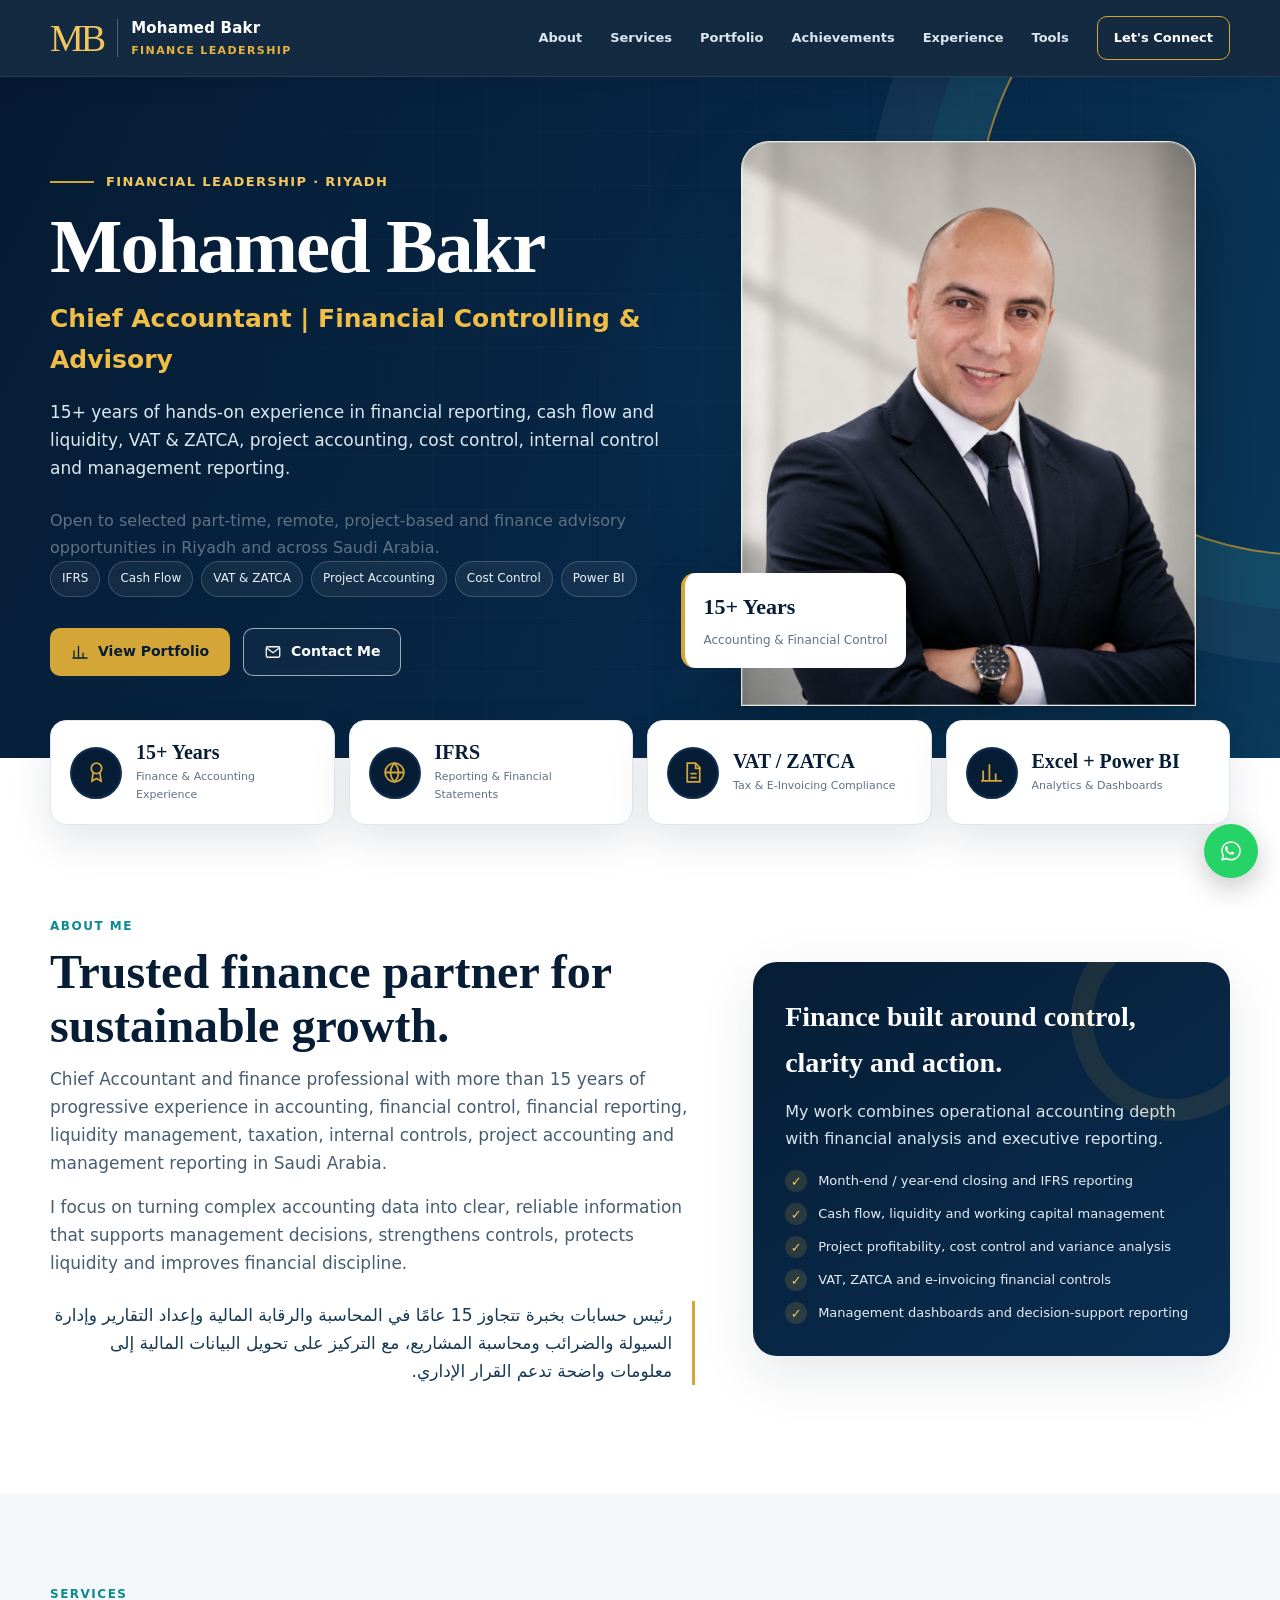
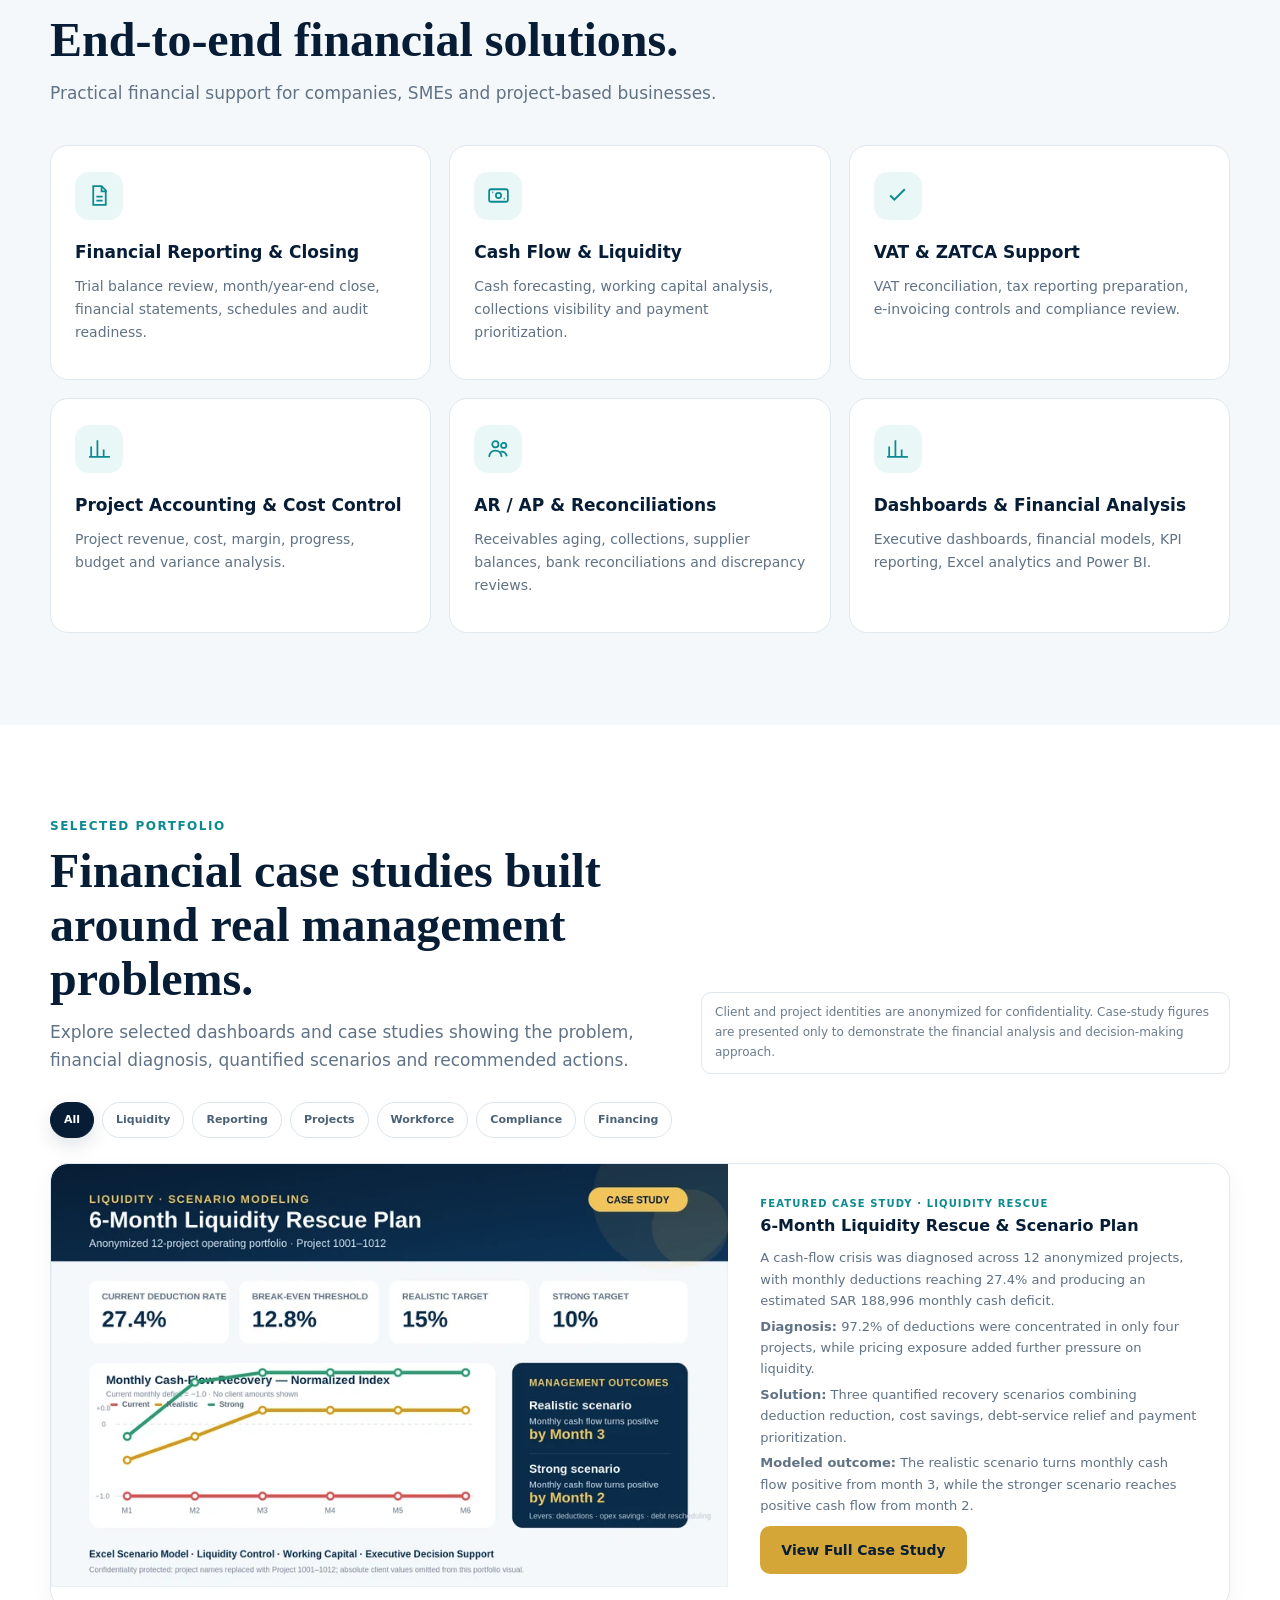
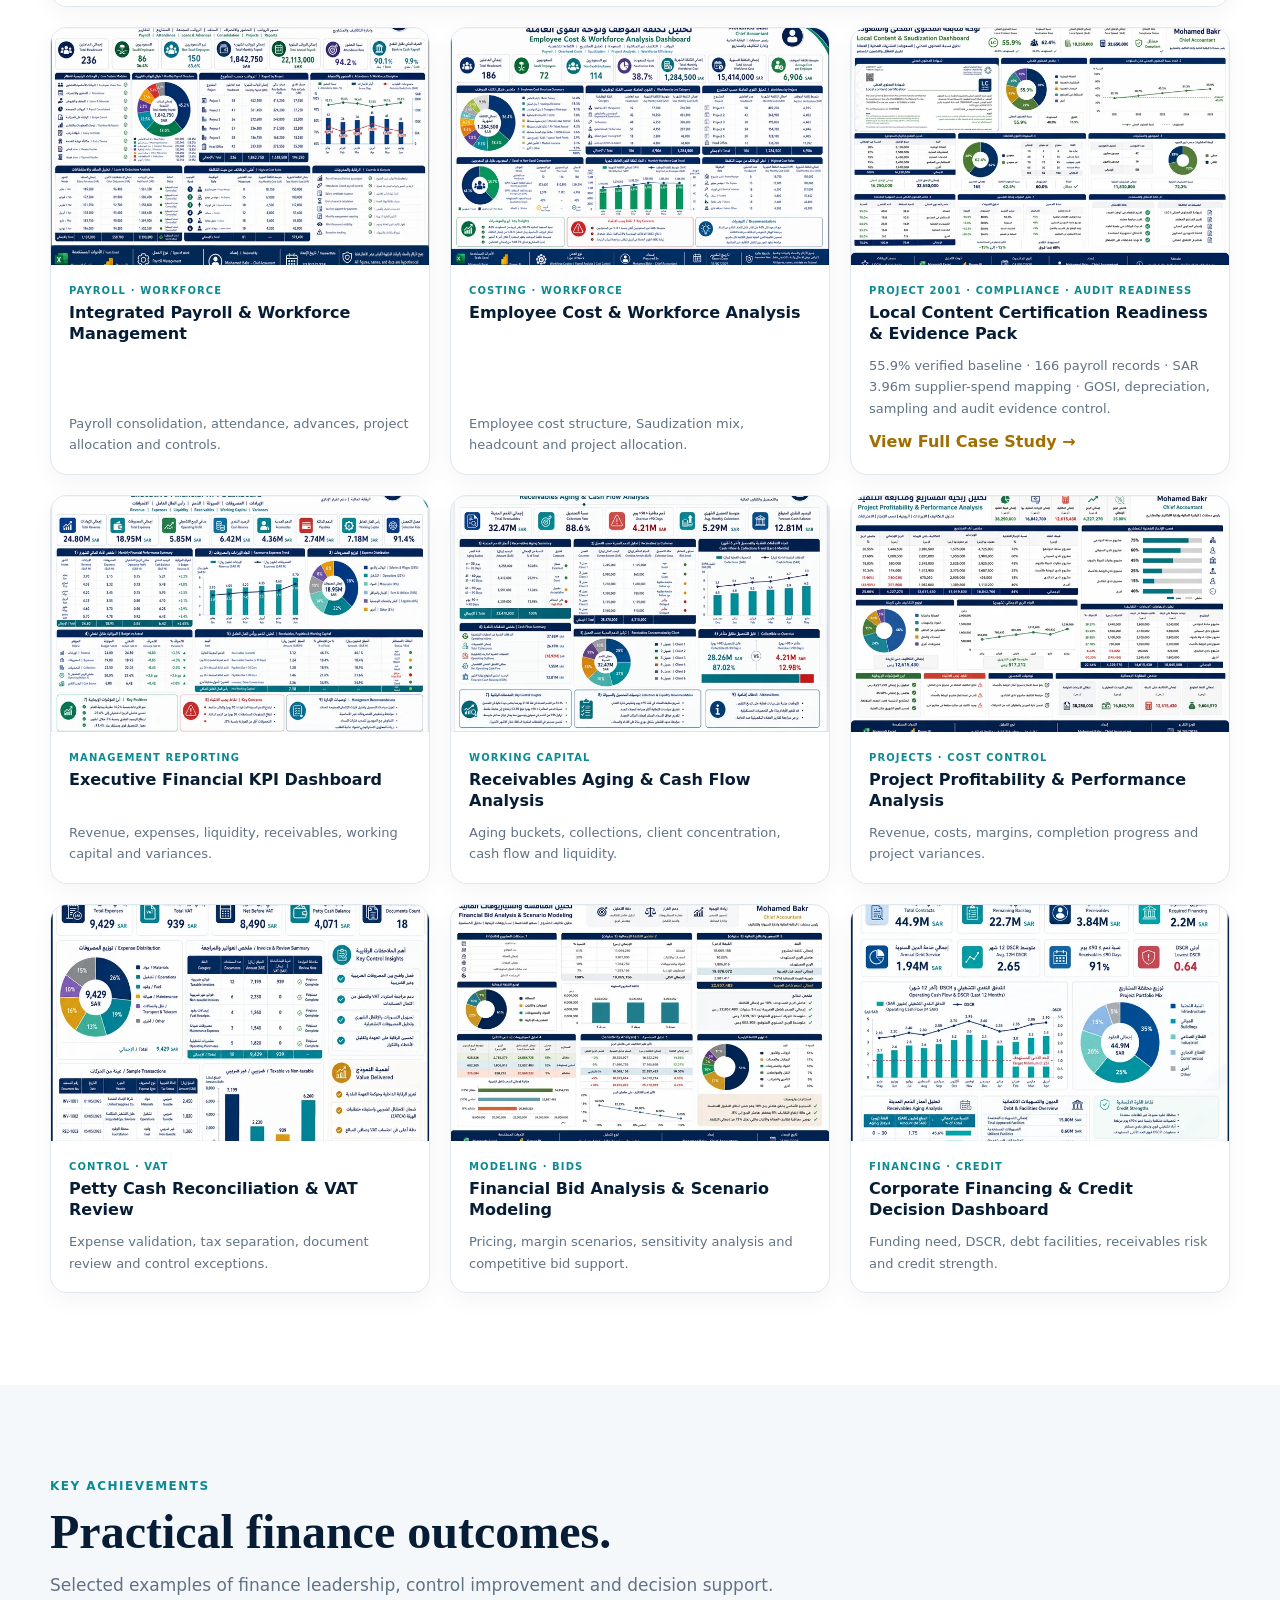
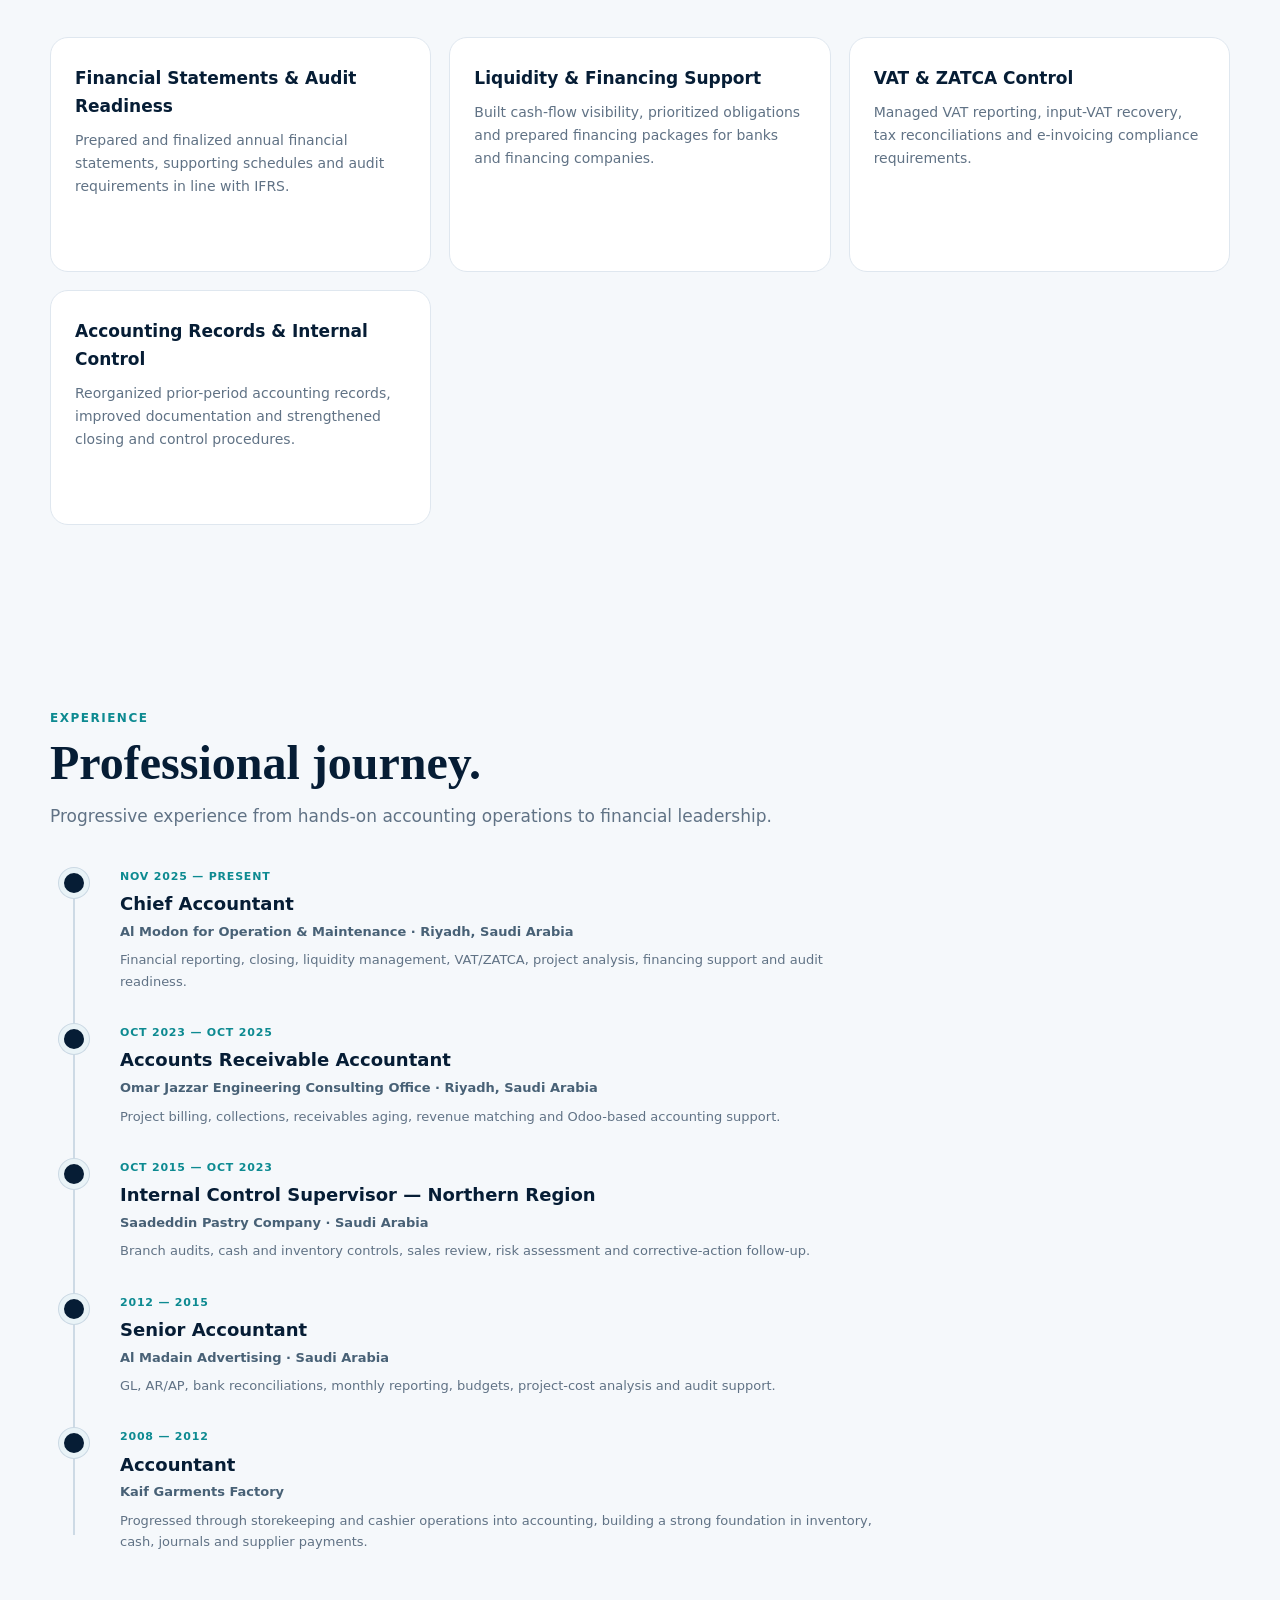
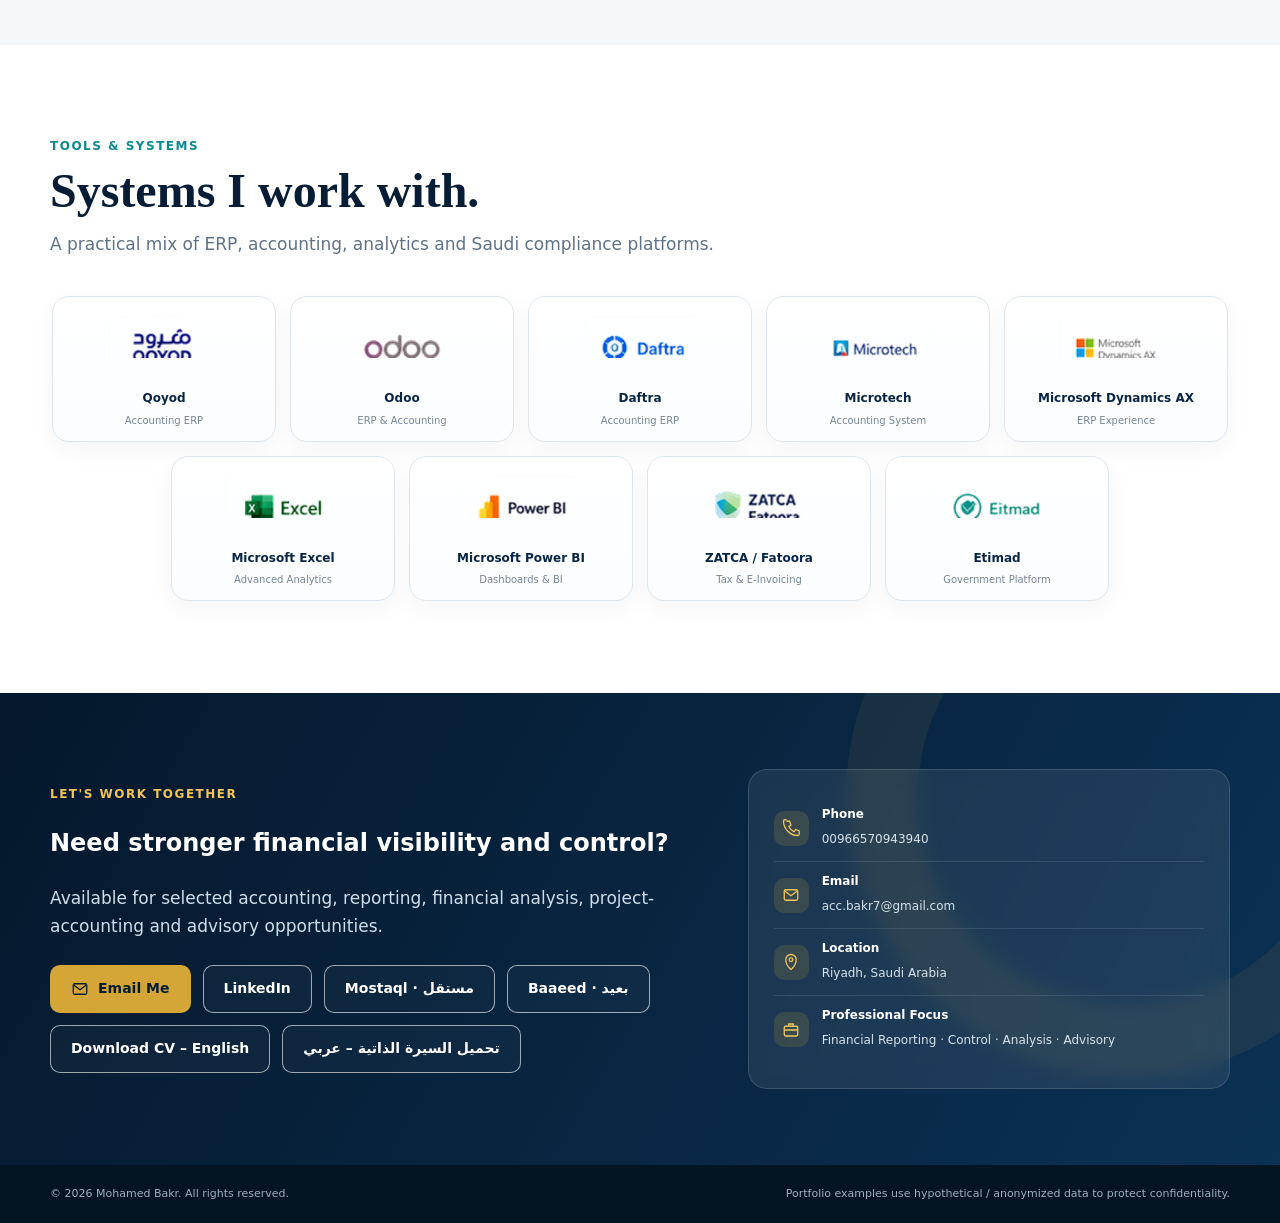
==== commit 0616756f: "Add files via upload" ====
--- a/index.html
+++ b/index.html
@@ -255,7 +255,12 @@
       </article>
       <article class="project" data-category="workforce"><div class="project-media" data-full="assets/payroll-workforce.png" data-alt="Integrated Payroll and Workforce Management"><img loading="lazy" decoding="async" src="assets/thumbs/payroll-workforce.webp" alt="Integrated Payroll and Workforce Management"></div><div class="project-body"><div class="project-label">Payroll · Workforce</div><h3>Integrated Payroll & Workforce Management</h3><p>Payroll consolidation, attendance, advances, project allocation and controls.</p></div></article>
       <article class="project" data-category="workforce"><div class="project-media" data-full="assets/employee-cost.png" data-alt="Employee Cost and Workforce Analysis"><img loading="lazy" decoding="async" src="assets/thumbs/employee-cost.webp" alt="Employee Cost and Workforce Analysis"></div><div class="project-body"><div class="project-label">Costing · Workforce</div><h3>Employee Cost & Workforce Analysis</h3><p>Employee cost structure, Saudization mix, headcount and project allocation.</p></div></article>
-      <article class="project" data-category="compliance"><div class="project-media" data-full="assets/local-content.png" data-alt="Local Content and Saudization Dashboard"><img loading="lazy" decoding="async" src="assets/thumbs/local-content.webp" alt="Local Content and Saudization Dashboard"></div><div class="project-body"><div class="project-label">Compliance · Local Content</div><h3>Local Content & Saudization Dashboard</h3><p>Local spend, Saudization, suppliers, compliance and improvement planning.</p></div></article>
+      <article class="project" data-category="compliance">
+        <a href="local-content-case-study.html" style="text-decoration:none;color:inherit;display:block;height:100%;">
+          <div class="project-media"><img loading="lazy" decoding="async" src="assets/thumbs/local-content.webp" alt="Local Content Certification Readiness and Audit Evidence Pack"></div>
+          <div class="project-body"><div class="project-label">Project 2001 · Compliance · Audit Readiness</div><h3>Local Content Certification Readiness & Evidence Pack</h3><p>55.9% verified baseline · 166 payroll records · SAR 3.96m supplier-spend mapping · GOSI, depreciation, sampling and audit evidence control.</p><span style="display:inline-block;margin-top:10px;font-weight:800;color:#a06f00;">View Full Case Study →</span></div>
+        </a>
+      </article>
       <article class="project" data-category="reporting"><div class="project-media" data-full="assets/executive-kpi.png" data-alt="Executive Financial KPI Dashboard"><img loading="lazy" decoding="async" src="assets/thumbs/executive-kpi.webp" alt="Executive Financial KPI Dashboard"></div><div class="project-body"><div class="project-label">Management Reporting</div><h3>Executive Financial KPI Dashboard</h3><p>Revenue, expenses, liquidity, receivables, working capital and variances.</p></div></article>
       <article class="project" data-category="reporting"><div class="project-media" data-full="assets/receivables-cashflow.png" data-alt="Receivables Aging and Cash Flow Analysis"><img loading="lazy" decoding="async" src="assets/thumbs/receivables-cashflow.webp" alt="Receivables Aging and Cash Flow Analysis"></div><div class="project-body"><div class="project-label">Working Capital</div><h3>Receivables Aging & Cash Flow Analysis</h3><p>Aging buckets, collections, client concentration, cash flow and liquidity.</p></div></article>
       <article class="project" data-category="projects"><div class="project-media" data-full="assets/project-profitability.png" data-alt="Project Profitability and Performance Analysis"><img loading="lazy" decoding="async" src="assets/thumbs/project-profitability.webp" alt="Project Profitability and Performance Analysis"></div><div class="project-body"><div class="project-label">Projects · Cost Control</div><h3>Project Profitability & Performance Analysis</h3><p>Revenue, costs, margins, completion progress and project variances.</p></div></article>
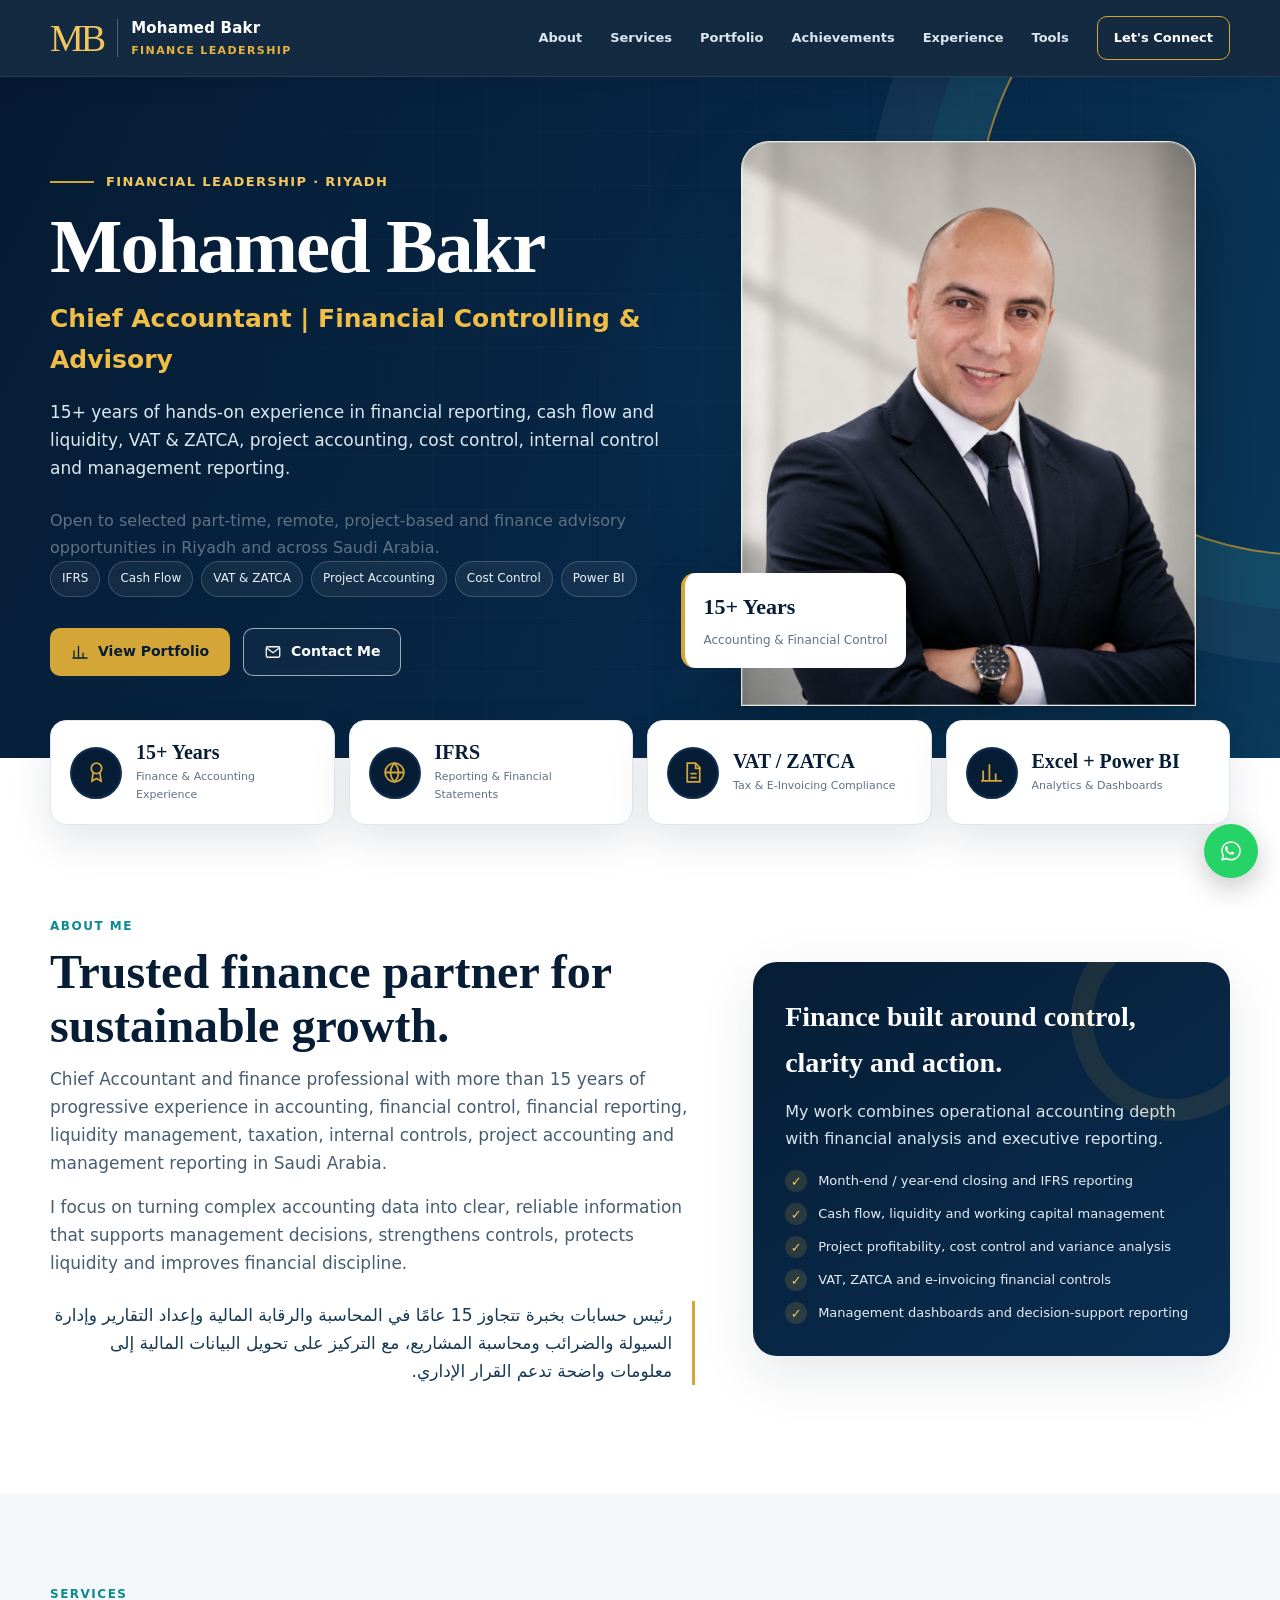
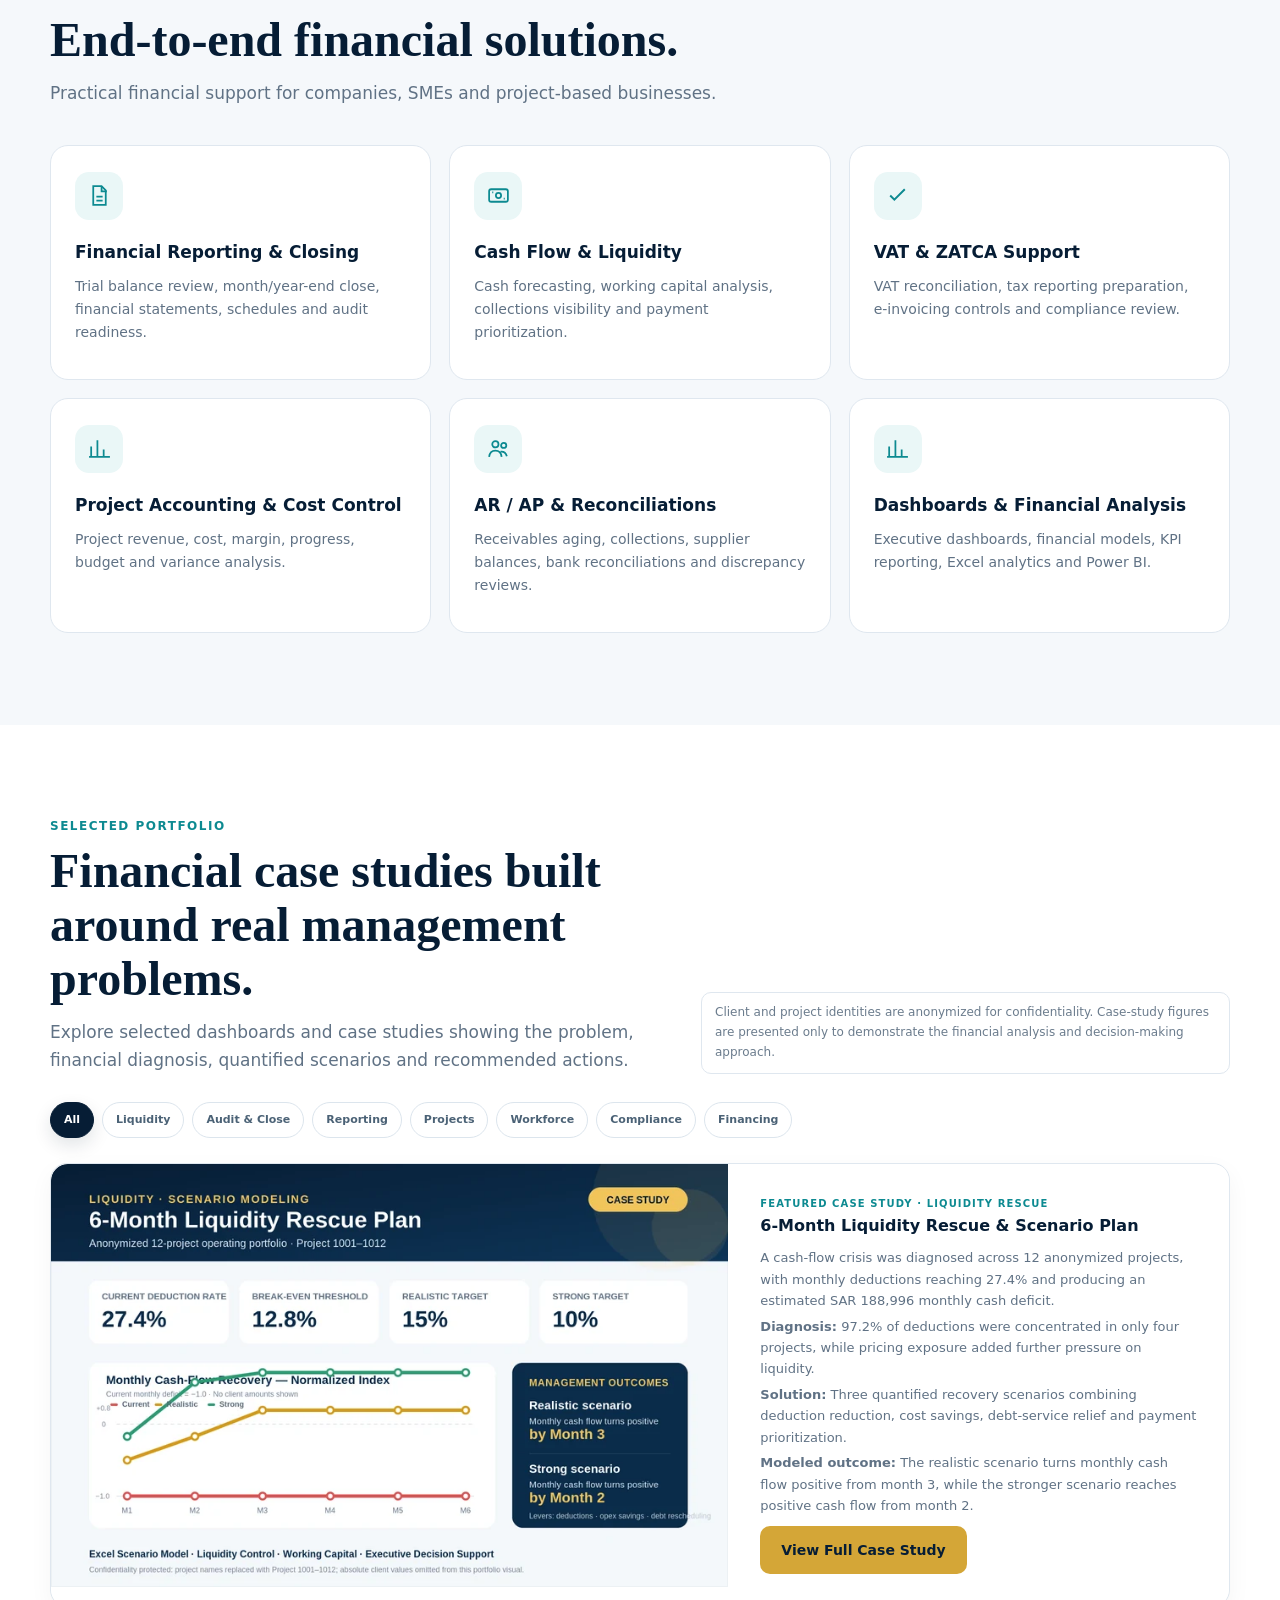
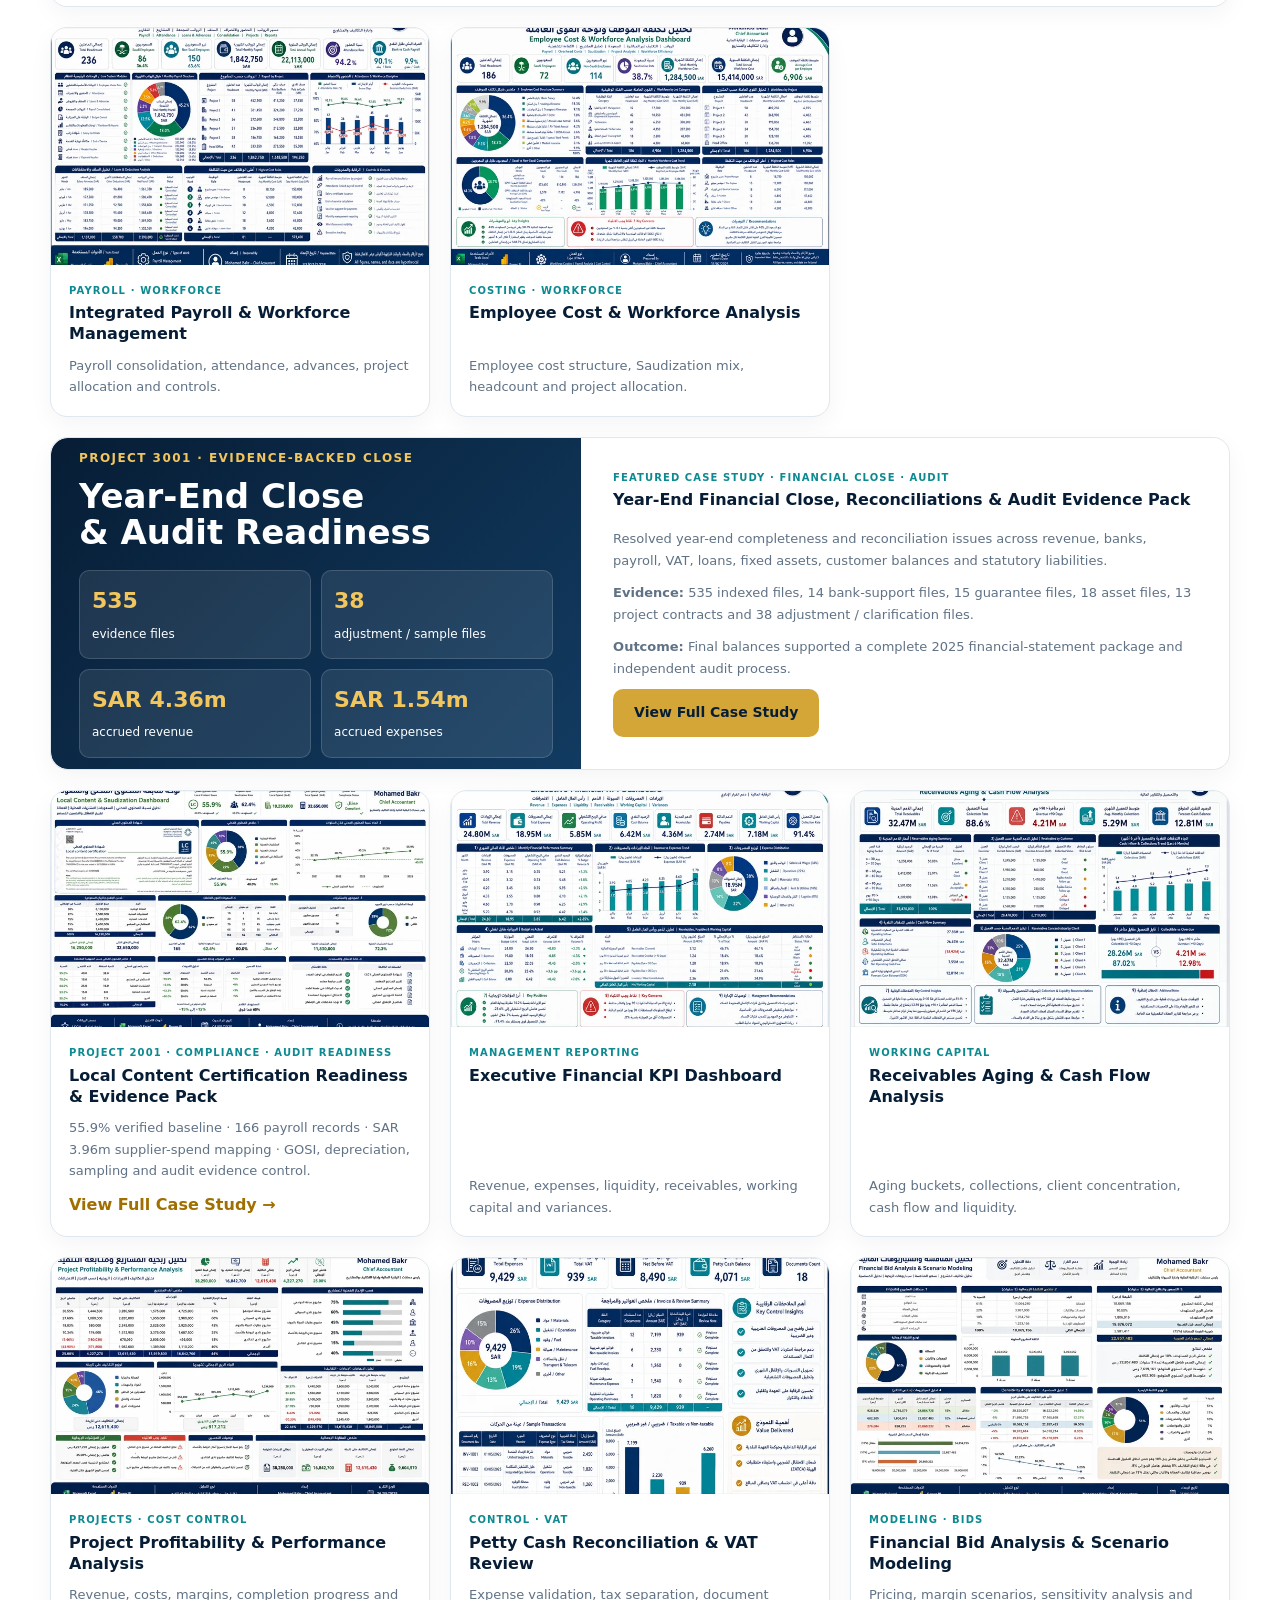
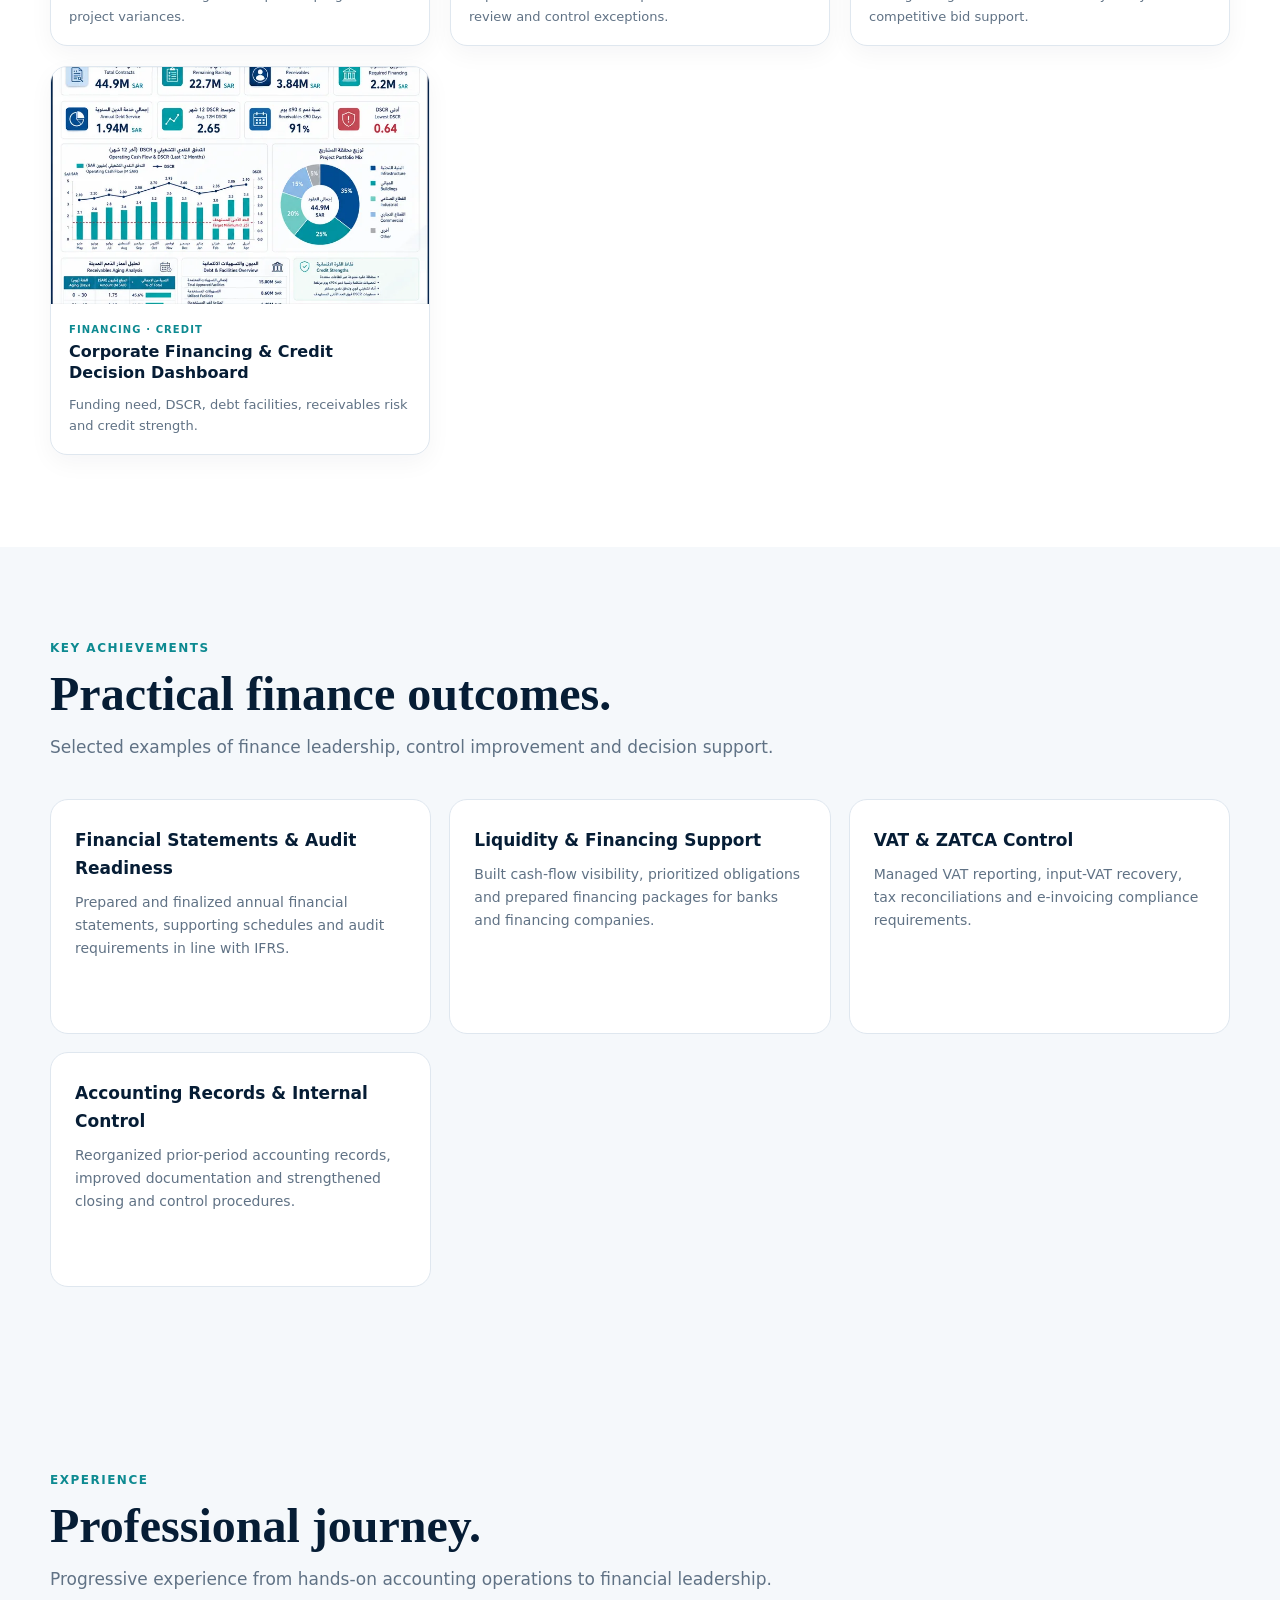
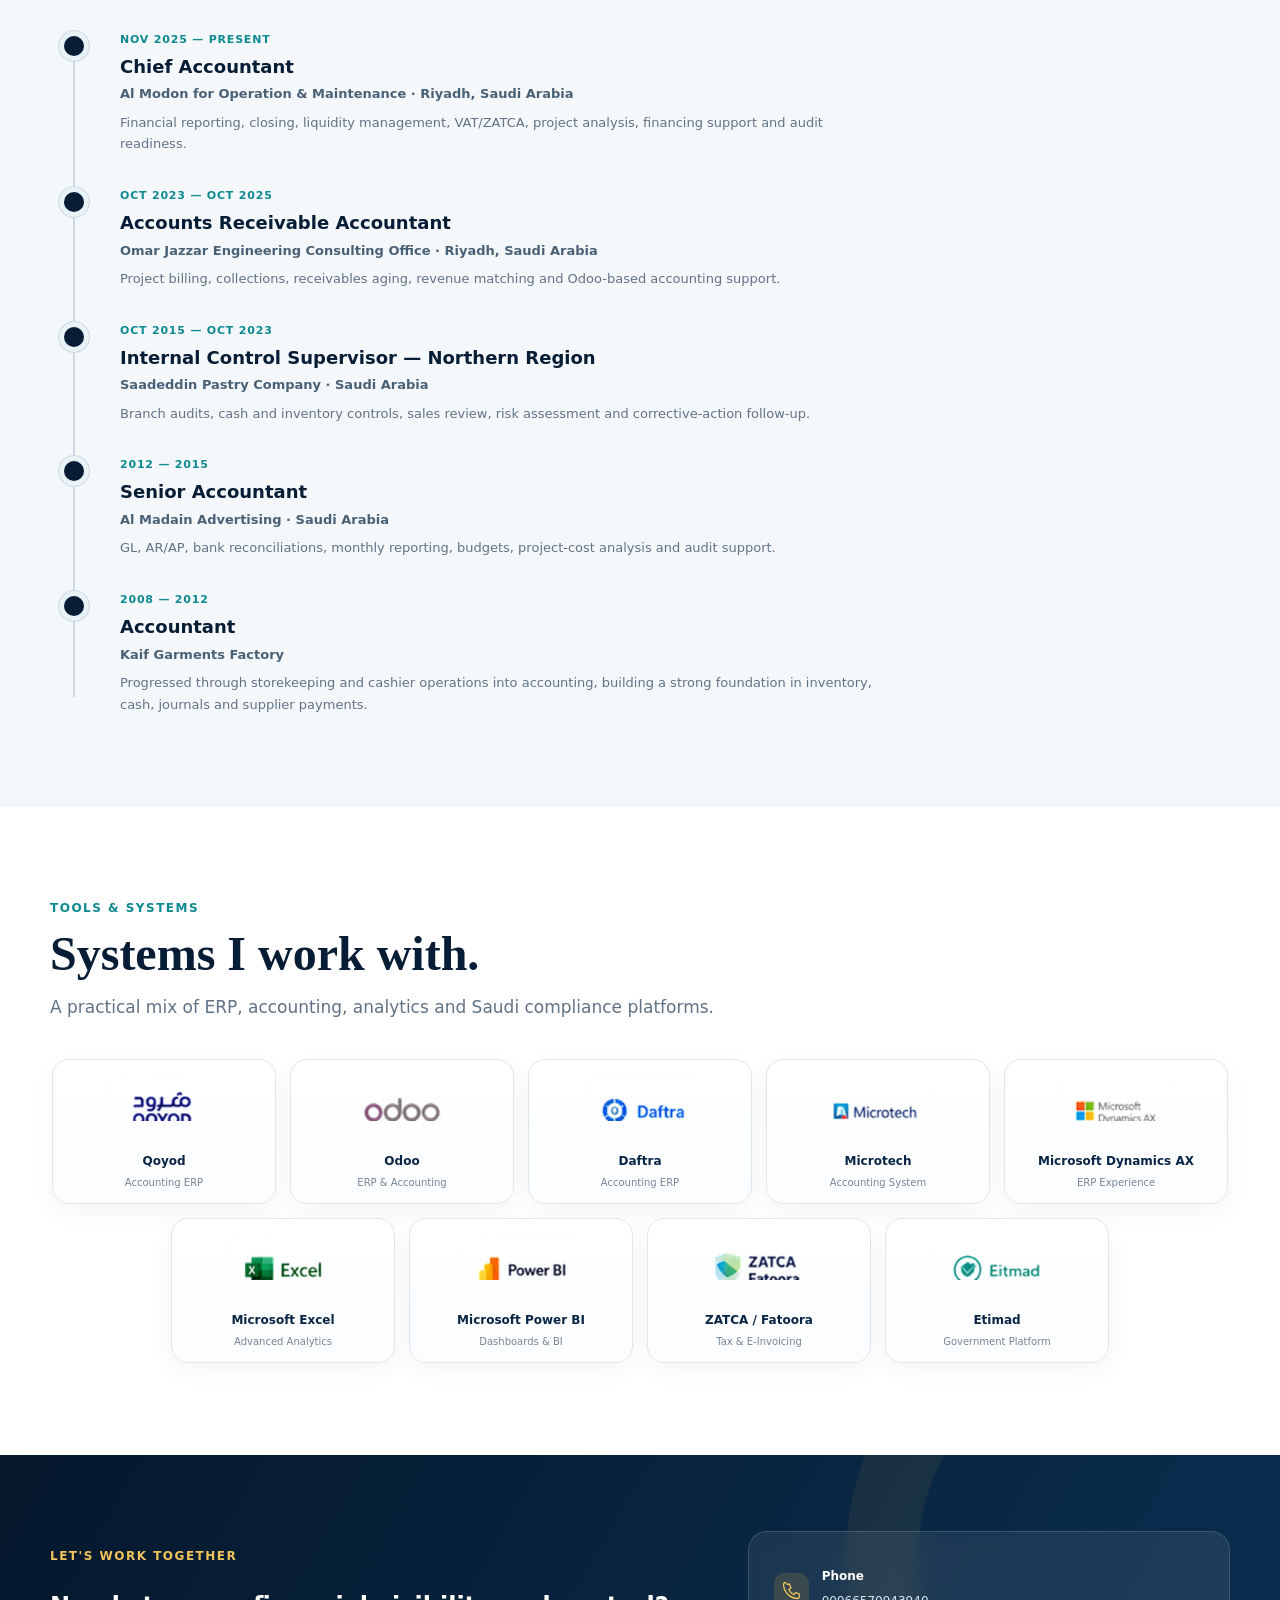
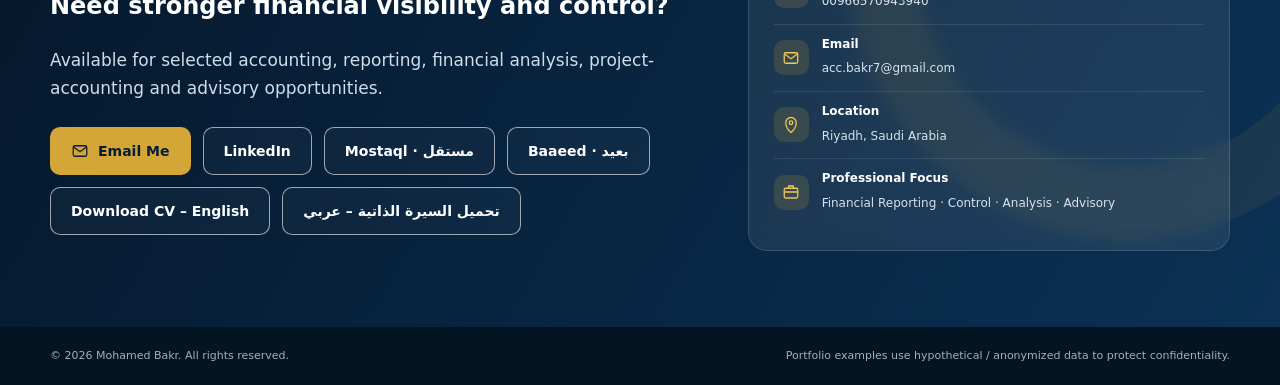
==== commit 0ff2c958: "Add files via upload" ====
--- a/index.html
+++ b/index.html
@@ -230,6 +230,7 @@
     <div class="portfolio-filters" aria-label="Portfolio filters">
       <button class="filter-btn active" data-filter="all">All</button>
       <button class="filter-btn" data-filter="liquidity">Liquidity</button>
+      <button class="filter-btn" data-filter="audit">Audit & Close</button>
       <button class="filter-btn" data-filter="reporting">Reporting</button>
       <button class="filter-btn" data-filter="projects">Projects</button>
       <button class="filter-btn" data-filter="workforce">Workforce</button>
@@ -255,6 +256,30 @@
       </article>
       <article class="project" data-category="workforce"><div class="project-media" data-full="assets/payroll-workforce.png" data-alt="Integrated Payroll and Workforce Management"><img loading="lazy" decoding="async" src="assets/thumbs/payroll-workforce.webp" alt="Integrated Payroll and Workforce Management"></div><div class="project-body"><div class="project-label">Payroll · Workforce</div><h3>Integrated Payroll & Workforce Management</h3><p>Payroll consolidation, attendance, advances, project allocation and controls.</p></div></article>
       <article class="project" data-category="workforce"><div class="project-media" data-full="assets/employee-cost.png" data-alt="Employee Cost and Workforce Analysis"><img loading="lazy" decoding="async" src="assets/thumbs/employee-cost.webp" alt="Employee Cost and Workforce Analysis"></div><div class="project-body"><div class="project-label">Costing · Workforce</div><h3>Employee Cost & Workforce Analysis</h3><p>Employee cost structure, Saudization mix, headcount and project allocation.</p></div></article>
+      <article class="project" data-category="audit" style="grid-column:1 / -1;">
+        <a href="audit-close-case-study.html" style="text-decoration:none;color:inherit;display:grid;grid-template-columns:minmax(0,.9fr) minmax(360px,1.1fr);background:inherit;border-radius:inherit;overflow:hidden;">
+          <div class="project-media" style="min-height:300px;background:linear-gradient(135deg,#071d35,#123b61);padding:28px;display:flex;align-items:center;">
+            <div style="width:100%;color:white;">
+              <div style="font-size:12px;letter-spacing:.12em;text-transform:uppercase;color:#f2c65d;font-weight:800;">Project 3001 · Evidence-Backed Close</div>
+              <div style="font-size:34px;font-weight:900;line-height:1.05;margin:10px 0 20px;">Year-End Close<br>& Audit Readiness</div>
+              <div style="display:grid;grid-template-columns:1fr 1fr;gap:10px;">
+                <div style="background:rgba(255,255,255,.09);border:1px solid rgba(255,255,255,.15);border-radius:10px;padding:12px;"><b style="font-size:22px;color:#f2c65d;">535</b><br><span style="font-size:12px;">evidence files</span></div>
+                <div style="background:rgba(255,255,255,.09);border:1px solid rgba(255,255,255,.15);border-radius:10px;padding:12px;"><b style="font-size:22px;color:#f2c65d;">38</b><br><span style="font-size:12px;">adjustment / sample files</span></div>
+                <div style="background:rgba(255,255,255,.09);border:1px solid rgba(255,255,255,.15);border-radius:10px;padding:12px;"><b style="font-size:22px;color:#f2c65d;">SAR 4.36m</b><br><span style="font-size:12px;">accrued revenue</span></div>
+                <div style="background:rgba(255,255,255,.09);border:1px solid rgba(255,255,255,.15);border-radius:10px;padding:12px;"><b style="font-size:22px;color:#f2c65d;">SAR 1.54m</b><br><span style="font-size:12px;">accrued expenses</span></div>
+              </div>
+            </div>
+          </div>
+          <div class="project-body" style="display:flex;flex-direction:column;justify-content:center;padding:32px;">
+            <div class="project-label">Featured Case Study · Financial Close · Audit</div>
+            <h3>Year-End Financial Close, Reconciliations & Audit Evidence Pack</h3>
+            <p>Resolved year-end completeness and reconciliation issues across revenue, banks, payroll, VAT, loans, fixed assets, customer balances and statutory liabilities.</p>
+            <p><strong>Evidence:</strong> 535 indexed files, 14 bank-support files, 15 guarantee files, 18 asset files, 13 project contracts and 38 adjustment / clarification files.</p>
+            <p><strong>Outcome:</strong> Final balances supported a complete 2025 financial-statement package and independent audit process.</p>
+            <span class="btn btn-primary" style="align-self:flex-start;margin-top:10px;">View Full Case Study</span>
+          </div>
+        </a>
+      </article>
       <article class="project" data-category="compliance">
         <a href="local-content-case-study.html" style="text-decoration:none;color:inherit;display:block;height:100%;">
           <div class="project-media"><img loading="lazy" decoding="async" src="assets/thumbs/local-content.webp" alt="Local Content Certification Readiness and Audit Evidence Pack"></div>
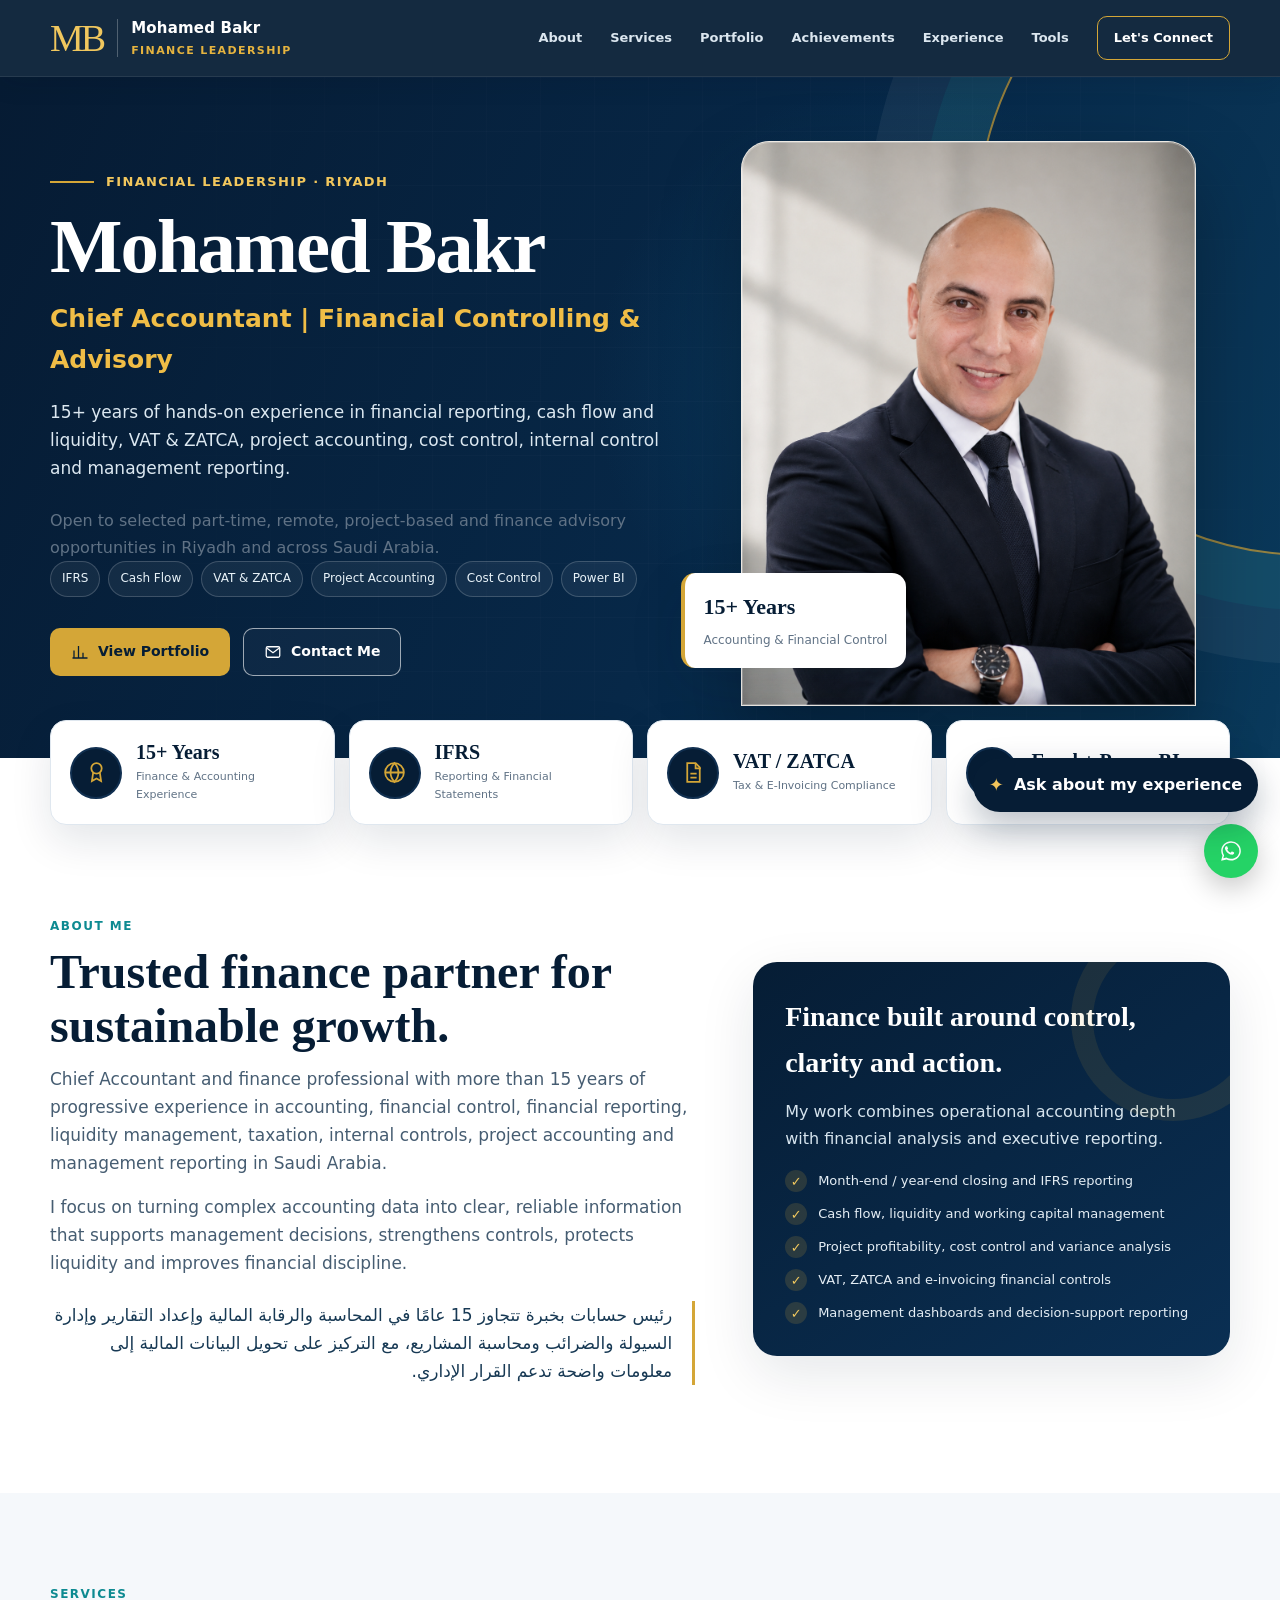
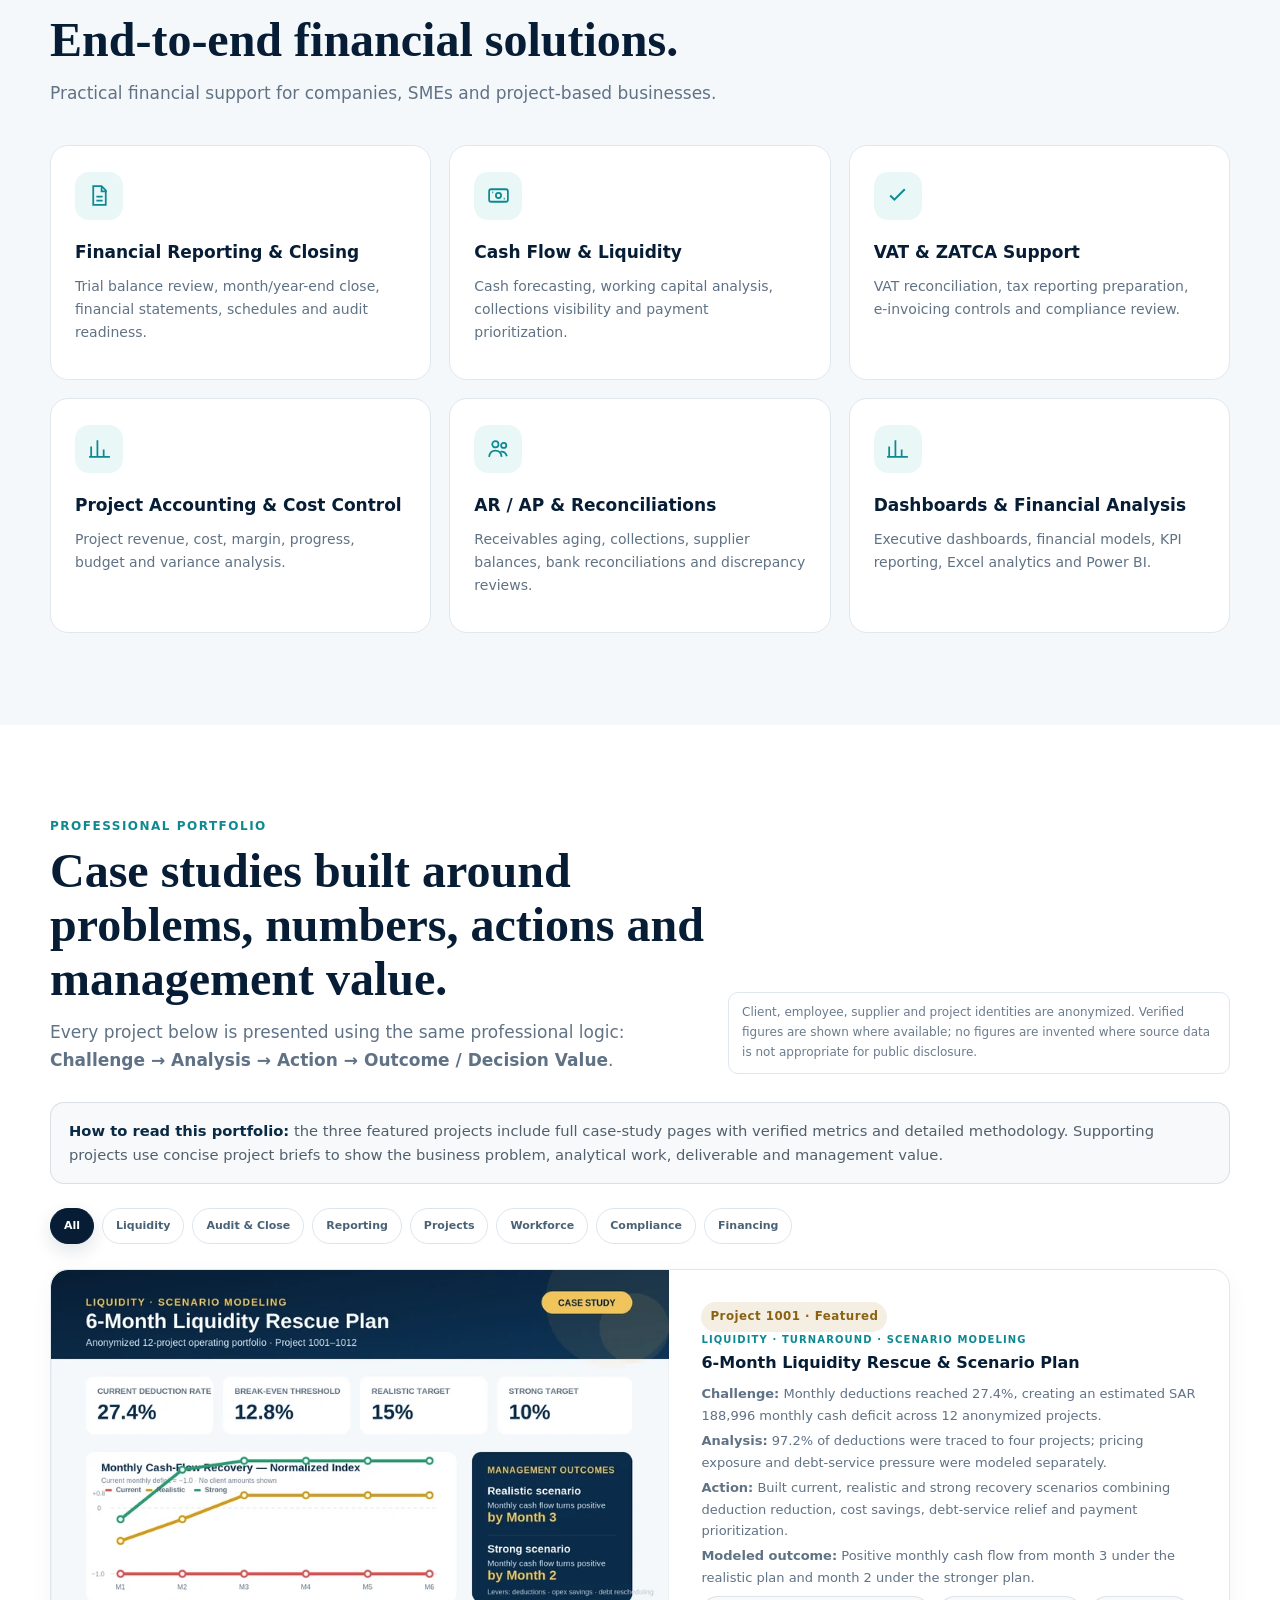
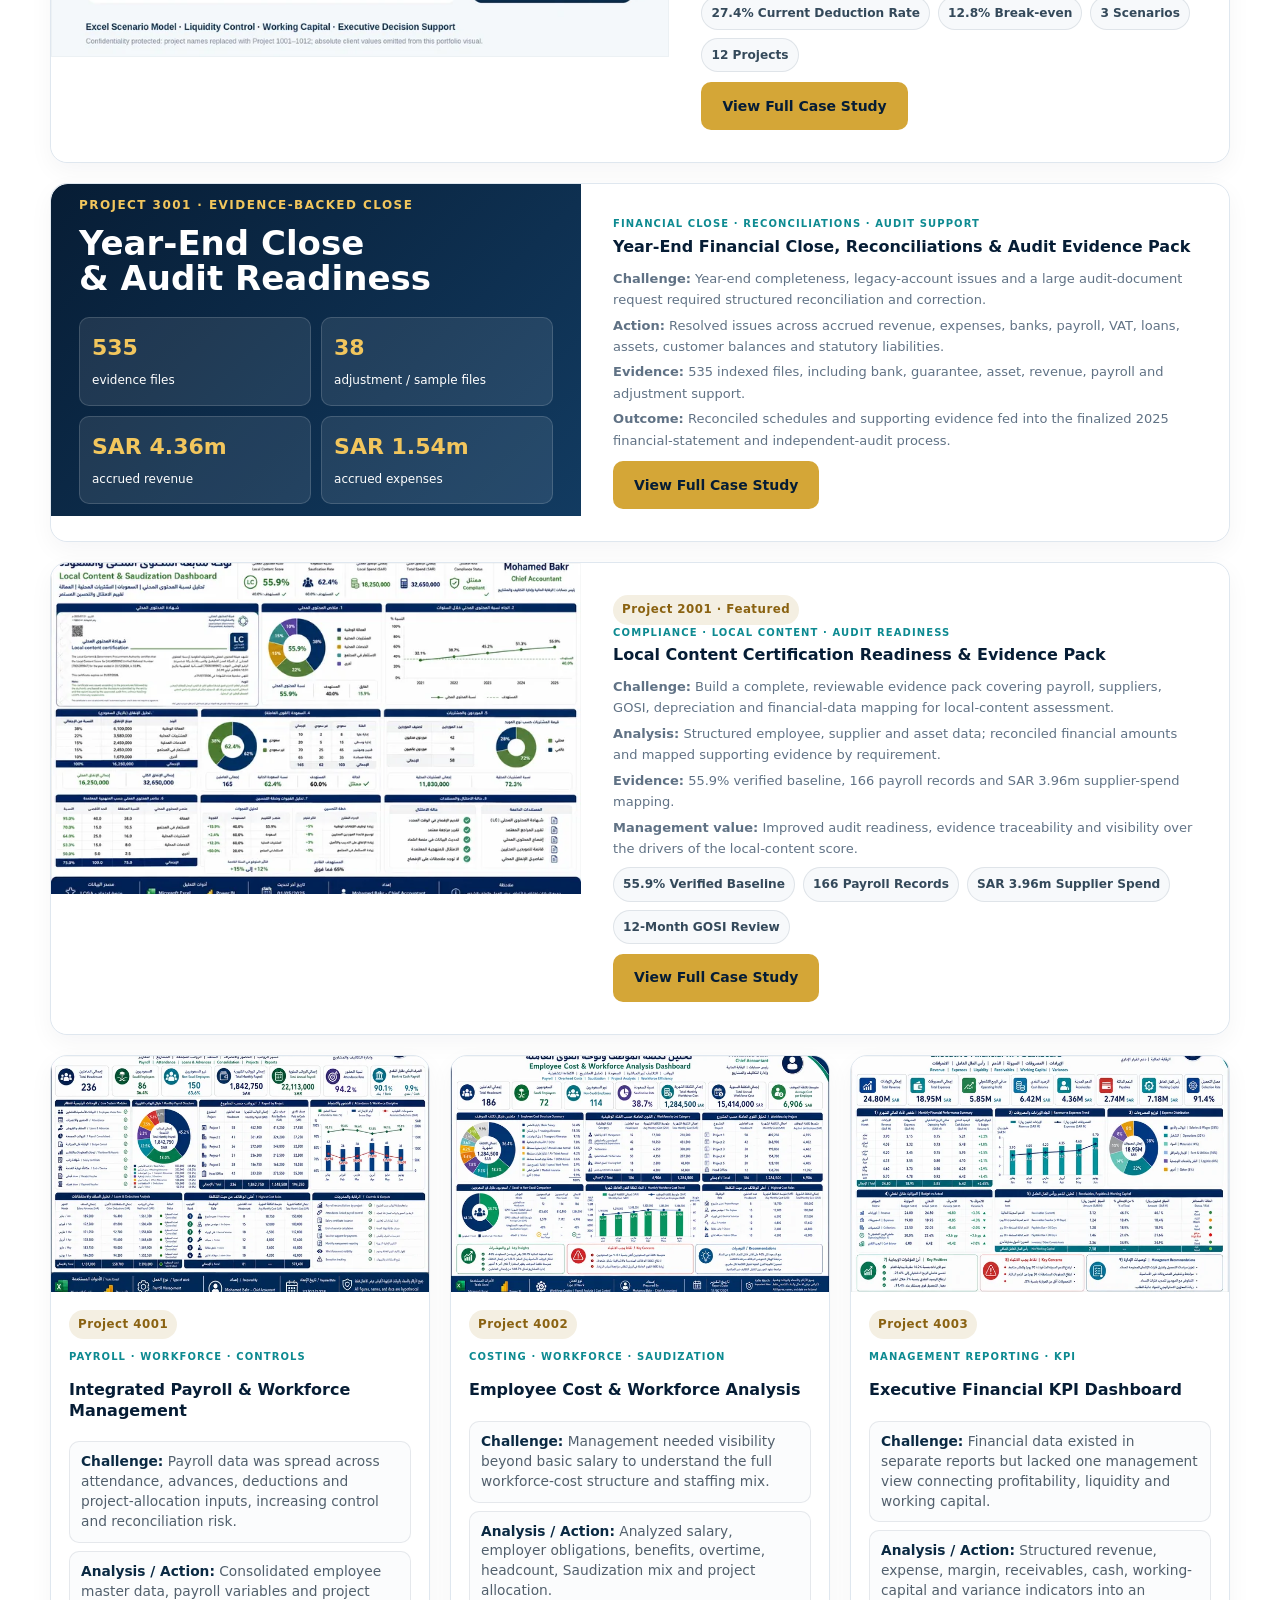
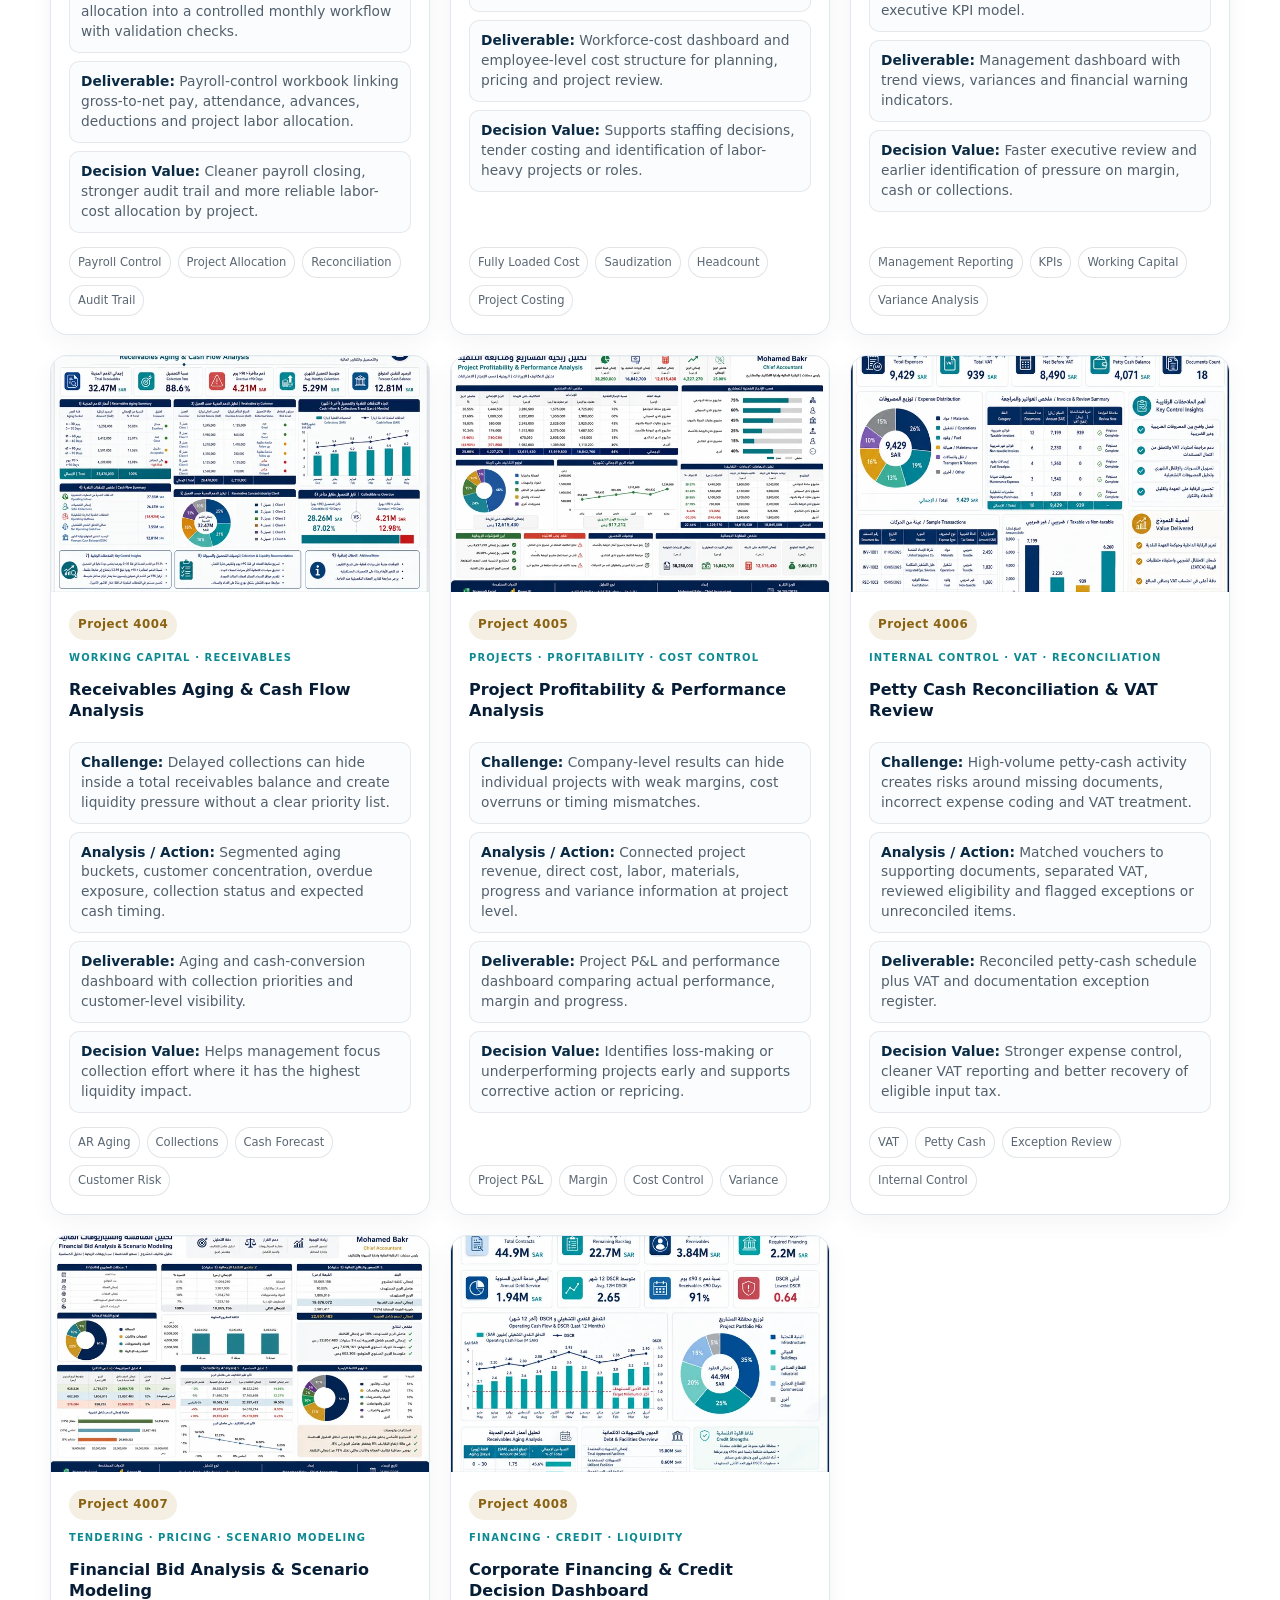
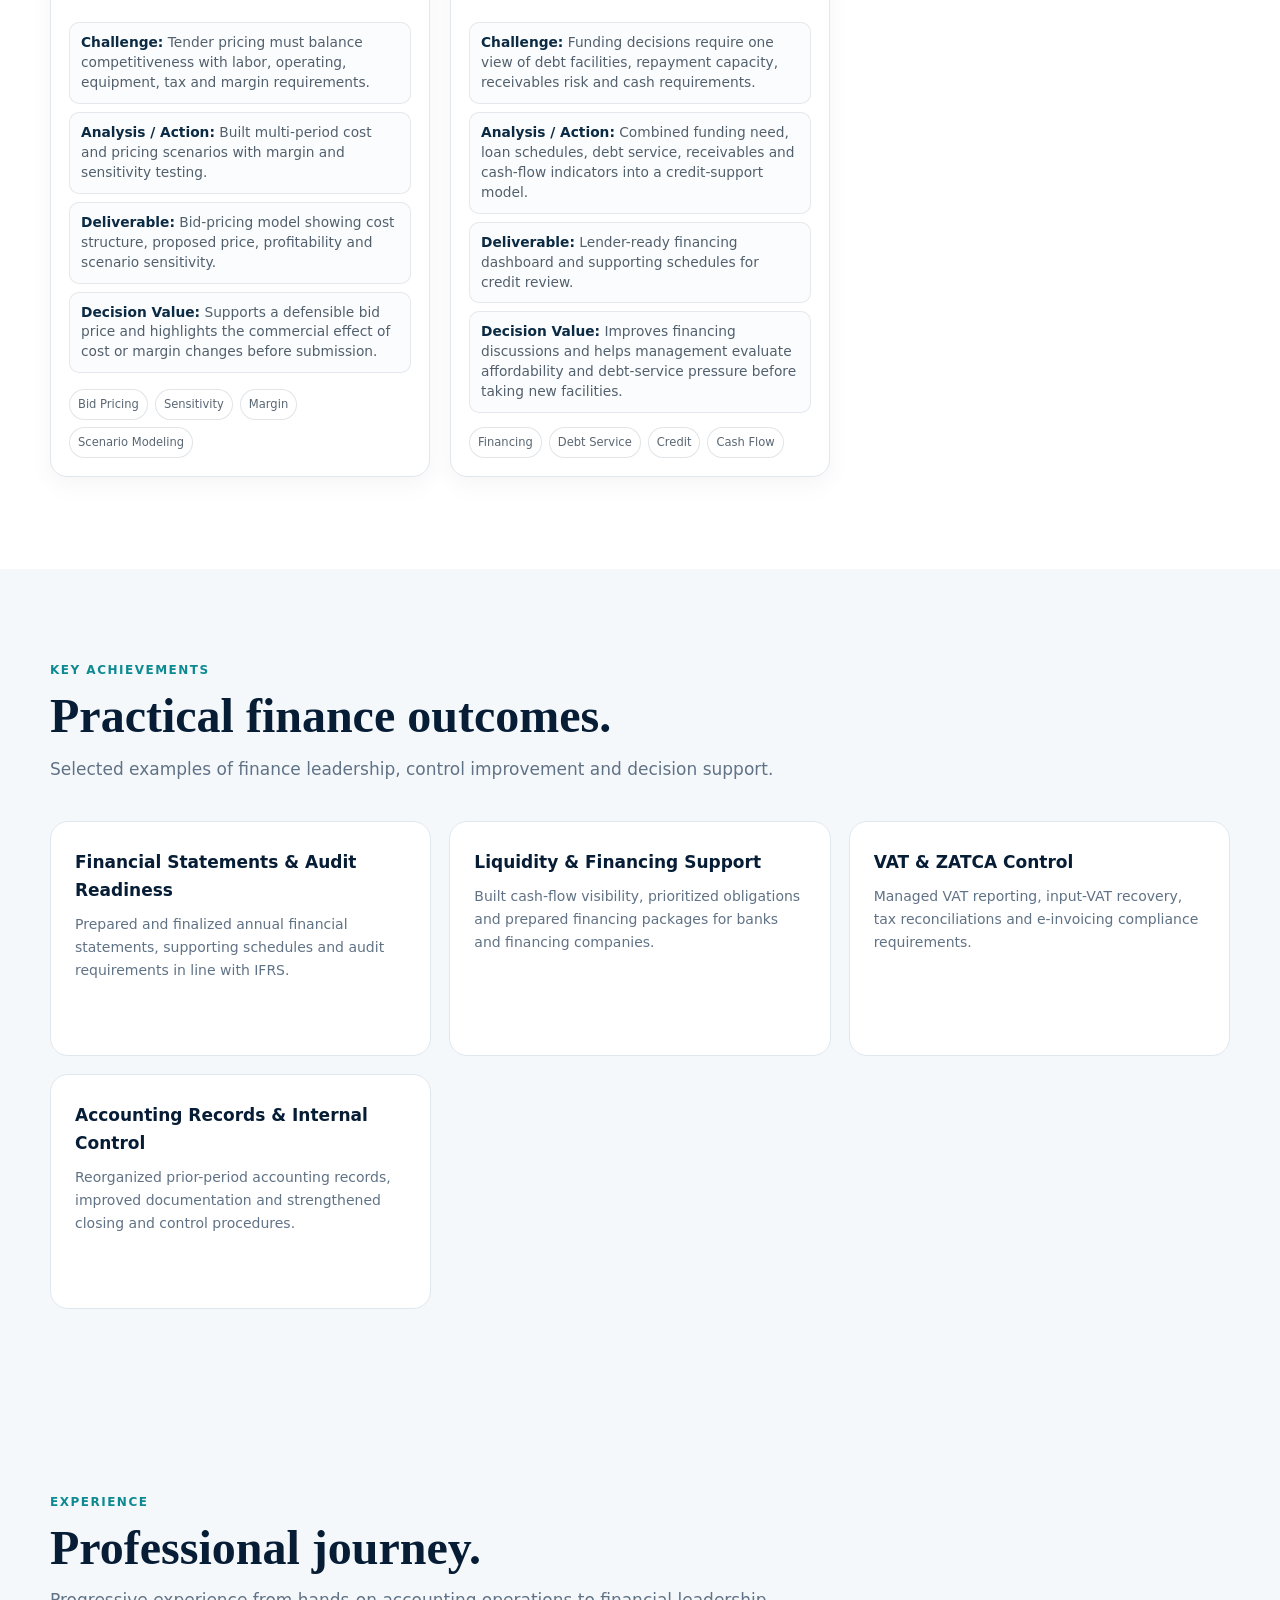
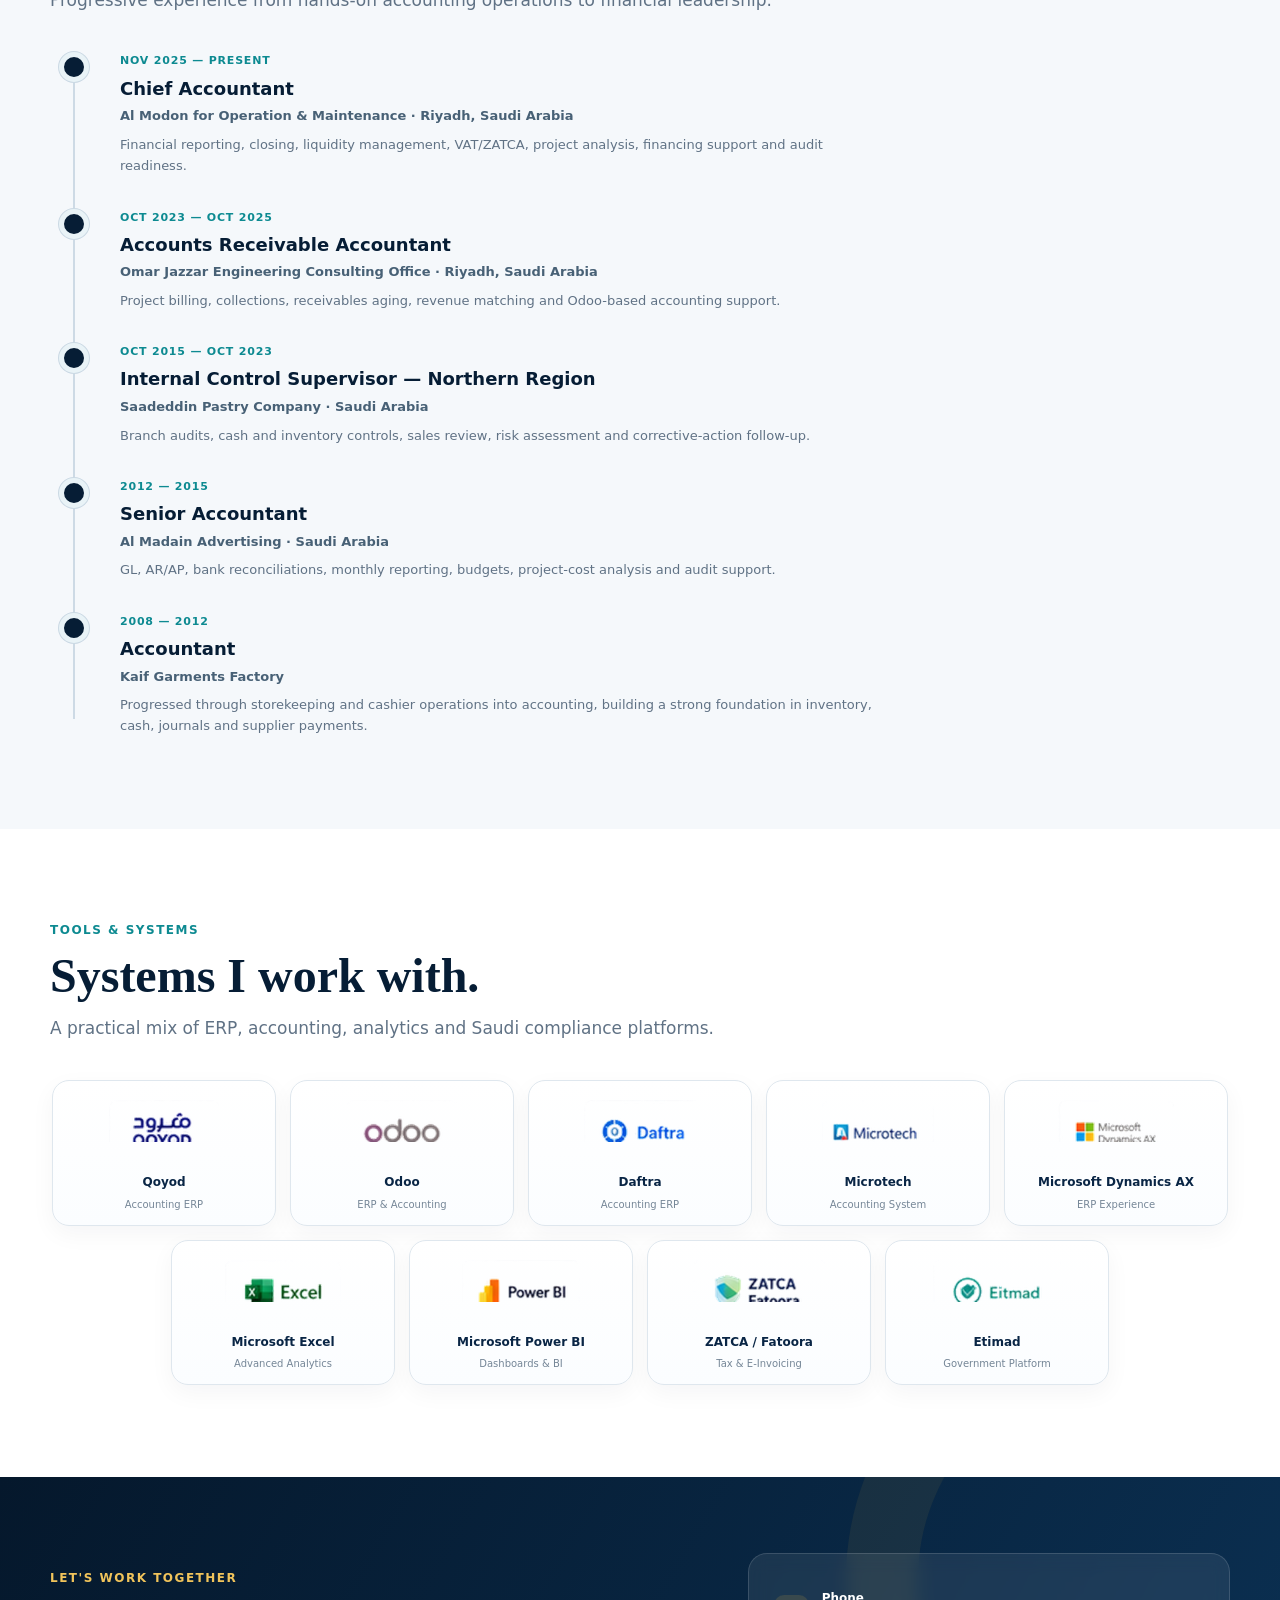
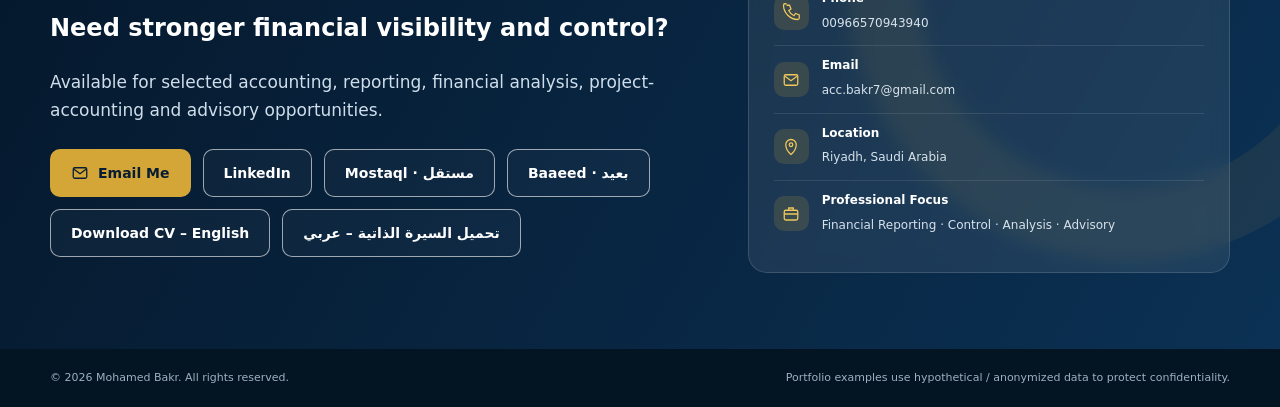
==== commit 4d9eef92: "Add files via upload" ====
--- a/index.html
+++ b/index.html
@@ -130,6 +130,166 @@
     }
   </style>
 
+
+  <style>
+    .portfolio-framework{
+      margin:18px 0 24px;
+      padding:16px 18px;
+      border:1px solid rgba(15,42,67,.12);
+      border-radius:14px;
+      background:#f7f9fb;
+      color:#52606d;
+      font-size:.92rem;
+    }
+    .portfolio-framework strong{color:#0b2a43}
+    .project-case{
+      display:flex;
+      flex-direction:column;
+      height:100%;
+    }
+    .project-case .project-body{display:flex;flex-direction:column;gap:10px;flex:1}
+    .project-id{
+      display:inline-flex;
+      width:max-content;
+      align-items:center;
+      gap:6px;
+      padding:5px 9px;
+      border-radius:999px;
+      background:#f4efe2;
+      color:#8a6211;
+      font-size:.74rem;
+      font-weight:800;
+      letter-spacing:.04em;
+    }
+    .case-structure{
+      display:grid;
+      gap:8px;
+      margin-top:4px;
+    }
+    .case-line{
+      padding:10px 11px;
+      border:1px solid rgba(15,42,67,.09);
+      border-radius:10px;
+      background:#fbfcfd;
+      font-size:.86rem;
+      line-height:1.45;
+      color:#52606d;
+    }
+    .case-line b{color:#0b2a43}
+    .case-tags{
+      display:flex;
+      flex-wrap:wrap;
+      gap:7px;
+      margin-top:auto;
+      padding-top:4px;
+    }
+    .case-tags span{
+      border:1px solid rgba(15,42,67,.12);
+      border-radius:999px;
+      padding:5px 8px;
+      font-size:.72rem;
+      color:#5a6773;
+      background:#fff;
+    }
+    .featured-kpis{
+      display:flex;
+      flex-wrap:wrap;
+      gap:8px;
+      margin-top:8px;
+    }
+    .featured-kpis span{
+      border-radius:999px;
+      padding:6px 9px;
+      background:#f7f9fb;
+      border:1px solid rgba(15,42,67,.1);
+      font-size:.76rem;
+      font-weight:700;
+      color:#34495a;
+    }
+    .project-case .project-media img{height:100%;object-fit:cover}
+    @media(max-width:820px){
+      #portfolio .project[style*="grid-column"] > a{grid-template-columns:1fr !important;}
+    }
+  </style>
+
+
+  <style>
+    /* Finance Portfolio Assistant Demo */
+    .ai-fab{
+      position:fixed;right:22px;bottom:88px;z-index:10020;
+      display:flex;align-items:center;gap:10px;
+      border:0;border-radius:999px;padding:12px 16px;
+      background:#061d35;color:#fff;cursor:pointer;
+      box-shadow:0 14px 34px rgba(6,29,53,.28);
+      font:inherit;font-weight:800;
+    }
+    .ai-fab .ai-spark{color:#f1c45b;font-size:18px}
+    .ai-panel{
+      position:fixed;right:22px;bottom:150px;z-index:10030;
+      width:min(410px,calc(100vw - 28px));height:min(610px,calc(100vh - 190px));
+      display:none;flex-direction:column;overflow:hidden;
+      background:#fff;border:1px solid rgba(6,29,53,.12);
+      border-radius:20px;box-shadow:0 24px 70px rgba(6,29,53,.25)
+    }
+    .ai-panel.open{display:flex}
+    .ai-head{
+      background:linear-gradient(135deg,#061d35,#0d3154);
+      color:#fff;padding:16px 17px;display:flex;align-items:center;justify-content:space-between;gap:12px
+    }
+    .ai-head-left{display:flex;gap:10px;align-items:center}
+    .ai-avatar{
+      width:38px;height:38px;border-radius:12px;background:#f1c45b;color:#061d35;
+      display:grid;place-items:center;font-weight:900
+    }
+    .ai-title{font-weight:900;line-height:1.2}
+    .ai-subtitle{font-size:12px;color:#cdd9e4;margin-top:2px}
+    .ai-close{border:0;background:transparent;color:#fff;font-size:25px;cursor:pointer;line-height:1}
+    .ai-body{
+      flex:1;overflow:auto;padding:15px;background:#f6f8fa;scroll-behavior:smooth
+    }
+    .ai-msg{
+      max-width:88%;padding:11px 12px;border-radius:14px;margin:0 0 10px;
+      font-size:14px;line-height:1.48;white-space:pre-line
+    }
+    .ai-msg.bot{background:#fff;border:1px solid #e1e7ec;color:#22313f;border-top-left-radius:5px}
+    .ai-msg.user{margin-left:auto;background:#0d3154;color:#fff;border-top-right-radius:5px}
+    .ai-msg a{font-weight:800;color:#8a6211}
+    .ai-starters{display:flex;flex-wrap:wrap;gap:7px;margin:8px 0 13px}
+    .ai-chip{
+      border:1px solid #cad5de;background:#fff;color:#17324a;border-radius:999px;
+      padding:8px 10px;font-size:12px;font-weight:700;cursor:pointer
+    }
+    .ai-note{
+      font-size:11px;color:#73808c;margin:4px 2px 10px;
+      padding:8px 10px;border-radius:9px;background:#eef2f5
+    }
+    .ai-foot{padding:12px;border-top:1px solid #e2e8ed;background:#fff}
+    .ai-input-row{display:flex;gap:8px}
+    .ai-input{
+      flex:1;border:1px solid #cfd8df;border-radius:12px;padding:11px 12px;
+      font:inherit;outline:none
+    }
+    .ai-input:focus{border-color:#6b8296;box-shadow:0 0 0 3px rgba(13,49,84,.08)}
+    .ai-send{
+      border:0;border-radius:12px;background:#f1c45b;color:#061d35;
+      font-weight:900;padding:0 14px;cursor:pointer
+    }
+    .ai-actions{display:flex;gap:7px;flex-wrap:wrap;margin-top:10px}
+    .ai-action{
+      text-decoration:none;border:1px solid #cfd8df;border-radius:9px;
+      padding:7px 9px;font-size:12px;font-weight:800;color:#17324a;background:#fff
+    }
+    .ai-demo-badge{
+      display:inline-block;margin-top:5px;padding:3px 7px;border-radius:999px;
+      background:rgba(241,196,91,.16);color:#f5cf70;font-size:10px;font-weight:800
+    }
+    @media(max-width:640px){
+      .ai-fab{right:14px;bottom:82px;padding:11px 13px}
+      .ai-fab .ai-label{display:none}
+      .ai-panel{right:14px;bottom:138px;height:calc(100vh - 160px)}
+    }
+  </style>
+
 </head>
 <body>
 <header class="navbar">
@@ -224,9 +384,18 @@
 <section id="portfolio" class="section-anchor section">
   <div class="container">
     <div class="portfolio-toolbar">
-      <div class="section-head" style="margin-bottom:0"><div class="eyebrow">Selected Portfolio</div><h2>Financial case studies built around real management problems.</h2><p class="lead">Explore selected dashboards and case studies showing the problem, financial diagnosis, quantified scenarios and recommended actions.</p></div>
-      <div class="portfolio-note">Client and project identities are anonymized for confidentiality. Case-study figures are presented only to demonstrate the financial analysis and decision-making approach.</div>
-    </div>
+      <div class="section-head" style="margin-bottom:0">
+        <div class="eyebrow">Professional Portfolio</div>
+        <h2>Case studies built around problems, numbers, actions and management value.</h2>
+        <p class="lead">Every project below is presented using the same professional logic: <strong>Challenge → Analysis → Action → Outcome / Decision Value</strong>.</p>
+      </div>
+      <div class="portfolio-note">Client, employee, supplier and project identities are anonymized. Verified figures are shown where available; no figures are invented where source data is not appropriate for public disclosure.</div>
+    </div>
+
+    <div class="portfolio-framework">
+      <strong>How to read this portfolio:</strong> the three featured projects include full case-study pages with verified metrics and detailed methodology. Supporting projects use concise project briefs to show the business problem, analytical work, deliverable and management value.
+    </div>
+
     <div class="portfolio-filters" aria-label="Portfolio filters">
       <button class="filter-btn active" data-filter="all">All</button>
       <button class="filter-btn" data-filter="liquidity">Liquidity</button>
@@ -237,28 +406,33 @@
       <button class="filter-btn" data-filter="compliance">Compliance</button>
       <button class="filter-btn" data-filter="financing">Financing</button>
     </div>
+
     <div class="portfolio-grid">
+
+      <!-- FEATURED 1 -->
       <article class="project" data-category="liquidity" style="grid-column:1 / -1;">
-        <a href="liquidity-rescue-case-study.html" style="text-decoration:none;color:inherit;display:grid;grid-template-columns:minmax(0,1.15fr) minmax(320px,.85fr);background:inherit;border-radius:inherit;overflow:hidden;">
+        <a href="liquidity-rescue-case-study.html" style="text-decoration:none;color:inherit;display:grid;grid-template-columns:minmax(0,1.05fr) minmax(340px,.95fr);background:inherit;border-radius:inherit;overflow:hidden;">
           <div class="project-media" style="min-height:320px;">
             <img loading="eager" decoding="async" src="assets/thumbs/liquidity-rescue.webp" alt="6-Month Liquidity Rescue and Scenario Planning Case Study" style="width:100%;height:100%;object-fit:cover;">
           </div>
           <div class="project-body" style="display:flex;flex-direction:column;justify-content:center;padding:32px;">
-            <div class="project-label">Featured Case Study · Liquidity Rescue</div>
+            <div class="project-id">Project 1001 · Featured</div>
+            <div class="project-label">Liquidity · Turnaround · Scenario Modeling</div>
             <h3>6-Month Liquidity Rescue & Scenario Plan</h3>
-            <p>A cash-flow crisis was diagnosed across 12 anonymized projects, with monthly deductions reaching 27.4% and producing an estimated SAR 188,996 monthly cash deficit.</p>
-            <p><strong>Diagnosis:</strong> 97.2% of deductions were concentrated in only four projects, while pricing exposure added further pressure on liquidity.</p>
-            <p><strong>Solution:</strong> Three quantified recovery scenarios combining deduction reduction, cost savings, debt-service relief and payment prioritization.</p>
-            <p><strong>Modeled outcome:</strong> The realistic scenario turns monthly cash flow positive from month 3, while the stronger scenario reaches positive cash flow from month 2.</p>
+            <p><strong>Challenge:</strong> Monthly deductions reached 27.4%, creating an estimated SAR 188,996 monthly cash deficit across 12 anonymized projects.</p>
+            <p><strong>Analysis:</strong> 97.2% of deductions were traced to four projects; pricing exposure and debt-service pressure were modeled separately.</p>
+            <p><strong>Action:</strong> Built current, realistic and strong recovery scenarios combining deduction reduction, cost savings, debt-service relief and payment prioritization.</p>
+            <p><strong>Modeled outcome:</strong> Positive monthly cash flow from month 3 under the realistic plan and month 2 under the stronger plan.</p>
+            <div class="featured-kpis"><span>27.4% Current Deduction Rate</span><span>12.8% Break-even</span><span>3 Scenarios</span><span>12 Projects</span></div>
             <span class="btn btn-primary" style="align-self:flex-start;margin-top:10px;">View Full Case Study</span>
           </div>
         </a>
       </article>
-      <article class="project" data-category="workforce"><div class="project-media" data-full="assets/payroll-workforce.png" data-alt="Integrated Payroll and Workforce Management"><img loading="lazy" decoding="async" src="assets/thumbs/payroll-workforce.webp" alt="Integrated Payroll and Workforce Management"></div><div class="project-body"><div class="project-label">Payroll · Workforce</div><h3>Integrated Payroll & Workforce Management</h3><p>Payroll consolidation, attendance, advances, project allocation and controls.</p></div></article>
-      <article class="project" data-category="workforce"><div class="project-media" data-full="assets/employee-cost.png" data-alt="Employee Cost and Workforce Analysis"><img loading="lazy" decoding="async" src="assets/thumbs/employee-cost.webp" alt="Employee Cost and Workforce Analysis"></div><div class="project-body"><div class="project-label">Costing · Workforce</div><h3>Employee Cost & Workforce Analysis</h3><p>Employee cost structure, Saudization mix, headcount and project allocation.</p></div></article>
+
+      <!-- FEATURED 2 -->
       <article class="project" data-category="audit" style="grid-column:1 / -1;">
         <a href="audit-close-case-study.html" style="text-decoration:none;color:inherit;display:grid;grid-template-columns:minmax(0,.9fr) minmax(360px,1.1fr);background:inherit;border-radius:inherit;overflow:hidden;">
-          <div class="project-media" style="min-height:300px;background:linear-gradient(135deg,#071d35,#123b61);padding:28px;display:flex;align-items:center;">
+          <div class="project-media" style="min-height:310px;background:linear-gradient(135deg,#071d35,#123b61);padding:28px;display:flex;align-items:center;">
             <div style="width:100%;color:white;">
               <div style="font-size:12px;letter-spacing:.12em;text-transform:uppercase;color:#f2c65d;font-weight:800;">Project 3001 · Evidence-Backed Close</div>
               <div style="font-size:34px;font-weight:900;line-height:1.05;margin:10px 0 20px;">Year-End Close<br>& Audit Readiness</div>
@@ -271,27 +445,166 @@
             </div>
           </div>
           <div class="project-body" style="display:flex;flex-direction:column;justify-content:center;padding:32px;">
-            <div class="project-label">Featured Case Study · Financial Close · Audit</div>
+            <div class="project-label">Financial Close · Reconciliations · Audit Support</div>
             <h3>Year-End Financial Close, Reconciliations & Audit Evidence Pack</h3>
-            <p>Resolved year-end completeness and reconciliation issues across revenue, banks, payroll, VAT, loans, fixed assets, customer balances and statutory liabilities.</p>
-            <p><strong>Evidence:</strong> 535 indexed files, 14 bank-support files, 15 guarantee files, 18 asset files, 13 project contracts and 38 adjustment / clarification files.</p>
-            <p><strong>Outcome:</strong> Final balances supported a complete 2025 financial-statement package and independent audit process.</p>
+            <p><strong>Challenge:</strong> Year-end completeness, legacy-account issues and a large audit-document request required structured reconciliation and correction.</p>
+            <p><strong>Action:</strong> Resolved issues across accrued revenue, expenses, banks, payroll, VAT, loans, assets, customer balances and statutory liabilities.</p>
+            <p><strong>Evidence:</strong> 535 indexed files, including bank, guarantee, asset, revenue, payroll and adjustment support.</p>
+            <p><strong>Outcome:</strong> Reconciled schedules and supporting evidence fed into the finalized 2025 financial-statement and independent-audit process.</p>
             <span class="btn btn-primary" style="align-self:flex-start;margin-top:10px;">View Full Case Study</span>
           </div>
         </a>
       </article>
-      <article class="project" data-category="compliance">
-        <a href="local-content-case-study.html" style="text-decoration:none;color:inherit;display:block;height:100%;">
-          <div class="project-media"><img loading="lazy" decoding="async" src="assets/thumbs/local-content.webp" alt="Local Content Certification Readiness and Audit Evidence Pack"></div>
-          <div class="project-body"><div class="project-label">Project 2001 · Compliance · Audit Readiness</div><h3>Local Content Certification Readiness & Evidence Pack</h3><p>55.9% verified baseline · 166 payroll records · SAR 3.96m supplier-spend mapping · GOSI, depreciation, sampling and audit evidence control.</p><span style="display:inline-block;margin-top:10px;font-weight:800;color:#a06f00;">View Full Case Study →</span></div>
+
+      <!-- FEATURED 3 -->
+      <article class="project" data-category="compliance" style="grid-column:1 / -1;">
+        <a href="local-content-case-study.html" style="text-decoration:none;color:inherit;display:grid;grid-template-columns:minmax(0,.9fr) minmax(360px,1.1fr);background:inherit;border-radius:inherit;overflow:hidden;">
+          <div class="project-media" style="min-height:300px;">
+            <img loading="lazy" decoding="async" src="assets/thumbs/local-content.webp" alt="Local Content Certification Readiness and Audit Evidence Pack" style="width:100%;height:100%;object-fit:cover;">
+          </div>
+          <div class="project-body" style="display:flex;flex-direction:column;justify-content:center;padding:32px;">
+            <div class="project-id">Project 2001 · Featured</div>
+            <div class="project-label">Compliance · Local Content · Audit Readiness</div>
+            <h3>Local Content Certification Readiness & Evidence Pack</h3>
+            <p><strong>Challenge:</strong> Build a complete, reviewable evidence pack covering payroll, suppliers, GOSI, depreciation and financial-data mapping for local-content assessment.</p>
+            <p><strong>Analysis:</strong> Structured employee, supplier and asset data; reconciled financial amounts and mapped supporting evidence by requirement.</p>
+            <p><strong>Evidence:</strong> 55.9% verified baseline, 166 payroll records and SAR 3.96m supplier-spend mapping.</p>
+            <p><strong>Management value:</strong> Improved audit readiness, evidence traceability and visibility over the drivers of the local-content score.</p>
+            <div class="featured-kpis"><span>55.9% Verified Baseline</span><span>166 Payroll Records</span><span>SAR 3.96m Supplier Spend</span><span>12-Month GOSI Review</span></div>
+            <span class="btn btn-primary" style="align-self:flex-start;margin-top:10px;">View Full Case Study</span>
+          </div>
         </a>
       </article>
-      <article class="project" data-category="reporting"><div class="project-media" data-full="assets/executive-kpi.png" data-alt="Executive Financial KPI Dashboard"><img loading="lazy" decoding="async" src="assets/thumbs/executive-kpi.webp" alt="Executive Financial KPI Dashboard"></div><div class="project-body"><div class="project-label">Management Reporting</div><h3>Executive Financial KPI Dashboard</h3><p>Revenue, expenses, liquidity, receivables, working capital and variances.</p></div></article>
-      <article class="project" data-category="reporting"><div class="project-media" data-full="assets/receivables-cashflow.png" data-alt="Receivables Aging and Cash Flow Analysis"><img loading="lazy" decoding="async" src="assets/thumbs/receivables-cashflow.webp" alt="Receivables Aging and Cash Flow Analysis"></div><div class="project-body"><div class="project-label">Working Capital</div><h3>Receivables Aging & Cash Flow Analysis</h3><p>Aging buckets, collections, client concentration, cash flow and liquidity.</p></div></article>
-      <article class="project" data-category="projects"><div class="project-media" data-full="assets/project-profitability.png" data-alt="Project Profitability and Performance Analysis"><img loading="lazy" decoding="async" src="assets/thumbs/project-profitability.webp" alt="Project Profitability and Performance Analysis"></div><div class="project-body"><div class="project-label">Projects · Cost Control</div><h3>Project Profitability & Performance Analysis</h3><p>Revenue, costs, margins, completion progress and project variances.</p></div></article>
-      <article class="project" data-category="compliance"><div class="project-media" data-full="assets/petty-cash-vat.png" data-alt="Petty Cash Reconciliation and VAT Review"><img loading="lazy" decoding="async" src="assets/thumbs/petty-cash-vat.webp" alt="Petty Cash Reconciliation and VAT Review"></div><div class="project-body"><div class="project-label">Control · VAT</div><h3>Petty Cash Reconciliation & VAT Review</h3><p>Expense validation, tax separation, document review and control exceptions.</p></div></article>
-      <article class="project" data-category="projects"><div class="project-media" data-full="assets/bid-scenario.png" data-alt="Financial Bid Analysis and Scenario Modeling"><img loading="lazy" decoding="async" src="assets/thumbs/bid-scenario.webp" alt="Financial Bid Analysis and Scenario Modeling"></div><div class="project-body"><div class="project-label">Modeling · Bids</div><h3>Financial Bid Analysis & Scenario Modeling</h3><p>Pricing, margin scenarios, sensitivity analysis and competitive bid support.</p></div></article>
-      <article class="project" data-category="financing"><div class="project-media" data-full="assets/corporate-financing.png" data-alt="Corporate Financing and Credit Decision Dashboard"><img loading="lazy" decoding="async" src="assets/thumbs/corporate-financing.webp" alt="Corporate Financing and Credit Decision Dashboard"></div><div class="project-body"><div class="project-label">Financing · Credit</div><h3>Corporate Financing & Credit Decision Dashboard</h3><p>Funding need, DSCR, debt facilities, receivables risk and credit strength.</p></div></article>
+
+      <!-- SUPPORTING PROJECTS -->
+      <article class="project project-case" data-category="workforce">
+        <div class="project-media" data-full="assets/payroll-workforce.png" data-alt="Integrated Payroll and Workforce Management"><img loading="lazy" decoding="async" src="assets/thumbs/payroll-workforce.webp" alt="Integrated Payroll and Workforce Management"></div>
+        <div class="project-body">
+          <div class="project-id">Project 4001</div>
+          <div class="project-label">Payroll · Workforce · Controls</div>
+          <h3>Integrated Payroll & Workforce Management</h3>
+          <div class="case-structure">
+            <div class="case-line"><b>Challenge:</b> Payroll data was spread across attendance, advances, deductions and project-allocation inputs, increasing control and reconciliation risk.</div>
+            <div class="case-line"><b>Analysis / Action:</b> Consolidated employee master data, payroll variables and project allocation into a controlled monthly workflow with validation checks.</div>
+            <div class="case-line"><b>Deliverable:</b> Payroll-control workbook linking gross-to-net pay, attendance, advances, deductions and project labor allocation.</div>
+            <div class="case-line"><b>Decision Value:</b> Cleaner payroll closing, stronger audit trail and more reliable labor-cost allocation by project.</div>
+          </div>
+          <div class="case-tags"><span>Payroll Control</span><span>Project Allocation</span><span>Reconciliation</span><span>Audit Trail</span></div>
+        </div>
+      </article>
+
+      <article class="project project-case" data-category="workforce">
+        <div class="project-media" data-full="assets/employee-cost.png" data-alt="Employee Cost and Workforce Analysis"><img loading="lazy" decoding="async" src="assets/thumbs/employee-cost.webp" alt="Employee Cost and Workforce Analysis"></div>
+        <div class="project-body">
+          <div class="project-id">Project 4002</div>
+          <div class="project-label">Costing · Workforce · Saudization</div>
+          <h3>Employee Cost & Workforce Analysis</h3>
+          <div class="case-structure">
+            <div class="case-line"><b>Challenge:</b> Management needed visibility beyond basic salary to understand the full workforce-cost structure and staffing mix.</div>
+            <div class="case-line"><b>Analysis / Action:</b> Analyzed salary, employer obligations, benefits, overtime, headcount, Saudization mix and project allocation.</div>
+            <div class="case-line"><b>Deliverable:</b> Workforce-cost dashboard and employee-level cost structure for planning, pricing and project review.</div>
+            <div class="case-line"><b>Decision Value:</b> Supports staffing decisions, tender costing and identification of labor-heavy projects or roles.</div>
+          </div>
+          <div class="case-tags"><span>Fully Loaded Cost</span><span>Saudization</span><span>Headcount</span><span>Project Costing</span></div>
+        </div>
+      </article>
+
+      <article class="project project-case" data-category="reporting">
+        <div class="project-media" data-full="assets/executive-kpi.png" data-alt="Executive Financial KPI Dashboard"><img loading="lazy" decoding="async" src="assets/thumbs/executive-kpi.webp" alt="Executive Financial KPI Dashboard"></div>
+        <div class="project-body">
+          <div class="project-id">Project 4003</div>
+          <div class="project-label">Management Reporting · KPI</div>
+          <h3>Executive Financial KPI Dashboard</h3>
+          <div class="case-structure">
+            <div class="case-line"><b>Challenge:</b> Financial data existed in separate reports but lacked one management view connecting profitability, liquidity and working capital.</div>
+            <div class="case-line"><b>Analysis / Action:</b> Structured revenue, expense, margin, receivables, cash, working-capital and variance indicators into an executive KPI model.</div>
+            <div class="case-line"><b>Deliverable:</b> Management dashboard with trend views, variances and financial warning indicators.</div>
+            <div class="case-line"><b>Decision Value:</b> Faster executive review and earlier identification of pressure on margin, cash or collections.</div>
+          </div>
+          <div class="case-tags"><span>Management Reporting</span><span>KPIs</span><span>Working Capital</span><span>Variance Analysis</span></div>
+        </div>
+      </article>
+
+      <article class="project project-case" data-category="reporting">
+        <div class="project-media" data-full="assets/receivables-cashflow.png" data-alt="Receivables Aging and Cash Flow Analysis"><img loading="lazy" decoding="async" src="assets/thumbs/receivables-cashflow.webp" alt="Receivables Aging and Cash Flow Analysis"></div>
+        <div class="project-body">
+          <div class="project-id">Project 4004</div>
+          <div class="project-label">Working Capital · Receivables</div>
+          <h3>Receivables Aging & Cash Flow Analysis</h3>
+          <div class="case-structure">
+            <div class="case-line"><b>Challenge:</b> Delayed collections can hide inside a total receivables balance and create liquidity pressure without a clear priority list.</div>
+            <div class="case-line"><b>Analysis / Action:</b> Segmented aging buckets, customer concentration, overdue exposure, collection status and expected cash timing.</div>
+            <div class="case-line"><b>Deliverable:</b> Aging and cash-conversion dashboard with collection priorities and customer-level visibility.</div>
+            <div class="case-line"><b>Decision Value:</b> Helps management focus collection effort where it has the highest liquidity impact.</div>
+          </div>
+          <div class="case-tags"><span>AR Aging</span><span>Collections</span><span>Cash Forecast</span><span>Customer Risk</span></div>
+        </div>
+      </article>
+
+      <article class="project project-case" data-category="projects">
+        <div class="project-media" data-full="assets/project-profitability.png" data-alt="Project Profitability and Performance Analysis"><img loading="lazy" decoding="async" src="assets/thumbs/project-profitability.webp" alt="Project Profitability and Performance Analysis"></div>
+        <div class="project-body">
+          <div class="project-id">Project 4005</div>
+          <div class="project-label">Projects · Profitability · Cost Control</div>
+          <h3>Project Profitability & Performance Analysis</h3>
+          <div class="case-structure">
+            <div class="case-line"><b>Challenge:</b> Company-level results can hide individual projects with weak margins, cost overruns or timing mismatches.</div>
+            <div class="case-line"><b>Analysis / Action:</b> Connected project revenue, direct cost, labor, materials, progress and variance information at project level.</div>
+            <div class="case-line"><b>Deliverable:</b> Project P&amp;L and performance dashboard comparing actual performance, margin and progress.</div>
+            <div class="case-line"><b>Decision Value:</b> Identifies loss-making or underperforming projects early and supports corrective action or repricing.</div>
+          </div>
+          <div class="case-tags"><span>Project P&amp;L</span><span>Margin</span><span>Cost Control</span><span>Variance</span></div>
+        </div>
+      </article>
+
+      <article class="project project-case" data-category="compliance">
+        <div class="project-media" data-full="assets/petty-cash-vat.png" data-alt="Petty Cash Reconciliation and VAT Review"><img loading="lazy" decoding="async" src="assets/thumbs/petty-cash-vat.webp" alt="Petty Cash Reconciliation and VAT Review"></div>
+        <div class="project-body">
+          <div class="project-id">Project 4006</div>
+          <div class="project-label">Internal Control · VAT · Reconciliation</div>
+          <h3>Petty Cash Reconciliation & VAT Review</h3>
+          <div class="case-structure">
+            <div class="case-line"><b>Challenge:</b> High-volume petty-cash activity creates risks around missing documents, incorrect expense coding and VAT treatment.</div>
+            <div class="case-line"><b>Analysis / Action:</b> Matched vouchers to supporting documents, separated VAT, reviewed eligibility and flagged exceptions or unreconciled items.</div>
+            <div class="case-line"><b>Deliverable:</b> Reconciled petty-cash schedule plus VAT and documentation exception register.</div>
+            <div class="case-line"><b>Decision Value:</b> Stronger expense control, cleaner VAT reporting and better recovery of eligible input tax.</div>
+          </div>
+          <div class="case-tags"><span>VAT</span><span>Petty Cash</span><span>Exception Review</span><span>Internal Control</span></div>
+        </div>
+      </article>
+
+      <article class="project project-case" data-category="projects">
+        <div class="project-media" data-full="assets/bid-scenario.png" data-alt="Financial Bid Analysis and Scenario Modeling"><img loading="lazy" decoding="async" src="assets/thumbs/bid-scenario.webp" alt="Financial Bid Analysis and Scenario Modeling"></div>
+        <div class="project-body">
+          <div class="project-id">Project 4007</div>
+          <div class="project-label">Tendering · Pricing · Scenario Modeling</div>
+          <h3>Financial Bid Analysis & Scenario Modeling</h3>
+          <div class="case-structure">
+            <div class="case-line"><b>Challenge:</b> Tender pricing must balance competitiveness with labor, operating, equipment, tax and margin requirements.</div>
+            <div class="case-line"><b>Analysis / Action:</b> Built multi-period cost and pricing scenarios with margin and sensitivity testing.</div>
+            <div class="case-line"><b>Deliverable:</b> Bid-pricing model showing cost structure, proposed price, profitability and scenario sensitivity.</div>
+            <div class="case-line"><b>Decision Value:</b> Supports a defensible bid price and highlights the commercial effect of cost or margin changes before submission.</div>
+          </div>
+          <div class="case-tags"><span>Bid Pricing</span><span>Sensitivity</span><span>Margin</span><span>Scenario Modeling</span></div>
+        </div>
+      </article>
+
+      <article class="project project-case" data-category="financing">
+        <div class="project-media" data-full="assets/corporate-financing.png" data-alt="Corporate Financing and Credit Decision Dashboard"><img loading="lazy" decoding="async" src="assets/thumbs/corporate-financing.webp" alt="Corporate Financing and Credit Decision Dashboard"></div>
+        <div class="project-body">
+          <div class="project-id">Project 4008</div>
+          <div class="project-label">Financing · Credit · Liquidity</div>
+          <h3>Corporate Financing & Credit Decision Dashboard</h3>
+          <div class="case-structure">
+            <div class="case-line"><b>Challenge:</b> Funding decisions require one view of debt facilities, repayment capacity, receivables risk and cash requirements.</div>
+            <div class="case-line"><b>Analysis / Action:</b> Combined funding need, loan schedules, debt service, receivables and cash-flow indicators into a credit-support model.</div>
+            <div class="case-line"><b>Deliverable:</b> Lender-ready financing dashboard and supporting schedules for credit review.</div>
+            <div class="case-line"><b>Decision Value:</b> Improves financing discussions and helps management evaluate affordability and debt-service pressure before taking new facilities.</div>
+          </div>
+          <div class="case-tags"><span>Financing</span><span>Debt Service</span><span>Credit</span><span>Cash Flow</span></div>
+        </div>
+      </article>
+
     </div>
   </div>
 </section>
@@ -382,6 +695,55 @@
   <div class="modal-card"><button id="modalClose" class="modal-close" aria-label="Close portfolio preview">×</button><img id="modalImg" alt=""></div>
 </div>
 
+
+<!-- Finance Portfolio Assistant Demo -->
+<button id="aiFab" class="ai-fab" type="button" aria-controls="aiPanel" aria-expanded="false">
+  <span class="ai-spark">✦</span><span class="ai-label">Ask about my experience</span>
+</button>
+
+<section id="aiPanel" class="ai-panel" aria-label="Mohamed Bakr Finance Portfolio Assistant" aria-hidden="true">
+  <div class="ai-head">
+    <div class="ai-head-left">
+      <div class="ai-avatar">MB</div>
+      <div>
+        <div class="ai-title">Mohamed Bakr — Finance Assistant</div>
+        <div class="ai-subtitle">Experience · Case Studies · Part-Time Services</div>
+        <span class="ai-demo-badge">DEMO — Live AI not connected yet</span>
+      </div>
+    </div>
+    <button id="aiClose" class="ai-close" type="button" aria-label="Close assistant">×</button>
+  </div>
+
+  <div id="aiBody" class="ai-body">
+    <div class="ai-msg bot">Hello 👋
+I can help you explore Mohamed Bakr's finance experience, case studies and professional services.
+
+Try one of the questions below.</div>
+
+    <div class="ai-starters">
+      <button class="ai-chip" data-q="Why hire Mohamed?">Why hire Mohamed?</button>
+      <button class="ai-chip" data-q="Show financial case studies">Show financial case studies</button>
+      <button class="ai-chip" data-q="Audit & IFRS experience">Audit & IFRS experience</button>
+      <button class="ai-chip" data-q="Part-time services">Part-time services</button>
+    </div>
+
+    <div class="ai-note">This is a front-end demo. It uses pre-written portfolio answers only. No API key or private company files are embedded in the website.</div>
+  </div>
+
+  <div class="ai-foot">
+    <div class="ai-input-row">
+      <input id="aiInput" class="ai-input" type="text" placeholder="Ask about experience or projects..." autocomplete="off">
+      <button id="aiSend" class="ai-send" type="button">Send</button>
+    </div>
+    <div class="ai-actions">
+      <a class="ai-action" href="assets/Mohamed_Bakr_Executive_Finance_CV.pdf" target="_blank" rel="noopener">Download CV</a>
+      <a class="ai-action" href="#contact">Contact Mohamed</a>
+      <a class="ai-action" href="https://wa.me/966570943940?text=Hello%20Mohamed%2C%20I%20visited%20your%20finance%20portfolio%20and%20would%20like%20to%20discuss%20a%20professional%20opportunity." target="_blank" rel="noopener">WhatsApp</a>
+    </div>
+  </div>
+</section>
+
+
 <a href="https://wa.me/966570943940?text=Hello%20Mohamed%2C%20I%20visited%20your%20finance%20portfolio%20and%20would%20like%20to%20discuss%20a%20professional%20opportunity." target="_blank" rel="noopener"
    aria-label="Contact Mohamed Bakr on WhatsApp"
    title="WhatsApp"
@@ -392,6 +754,138 @@
   </svg>
 </a>
 
+
+<script>
+(function(){
+  const fab = document.getElementById('aiFab');
+  const panel = document.getElementById('aiPanel');
+  const closeBtn = document.getElementById('aiClose');
+  const body = document.getElementById('aiBody');
+  const input = document.getElementById('aiInput');
+  const send = document.getElementById('aiSend');
+
+  if(!fab || !panel || !body || !input || !send) return;
+
+  const answers = [
+    {
+      keys:['why hire','why should','hire mohamed','محمد'],
+      text:`Mohamed is a Chief Accountant with 15+ years of experience across financial reporting, IFRS, liquidity, project accounting, VAT/ZATCA, internal control and audit readiness.
+
+What makes the profile stronger is the evidence-based portfolio: liquidity rescue modeling, year-end close and audit support, local-content compliance, project profitability, receivables, payroll controls and financing analysis.
+
+For senior finance roles, the value proposition is: accounting control + management reporting + project-finance understanding + hands-on execution.`
+    },
+    {
+      keys:['case studies','case study','projects','portfolio','financial case'],
+      text:`The three featured case studies are:
+
+• Project 1001 — 6-Month Liquidity Rescue & Scenario Plan
+• Project 3001 — Year-End Financial Close, Reconciliations & Audit Evidence Pack
+• Project 2001 — Local Content Certification Readiness & Evidence Pack
+
+Supporting projects also cover payroll, employee cost, executive KPIs, receivables, project profitability, VAT controls, tender pricing and corporate financing.
+
+You can open the Portfolio section to inspect them.`
+    },
+    {
+      keys:['audit','ifrs','close','financial statements','year end'],
+      text:`Mohamed's audit-readiness work is demonstrated in Project 3001.
+
+The project covers year-end close, reconciliations and support across accrued revenue, expenses, banks, payroll, VAT, loans, fixed assets, customer balances and statutory liabilities.
+
+The evidence archive included 535 indexed files, and the work supported the finalized 2025 financial-statement and independent-audit process.
+
+Professional boundary: Mohamed handled accounting close, corrections, reconciliations and audit support; the independent auditor is responsible for the statutory audit opinion.`
+    },
+    {
+      keys:['liquidity','cash flow','cashflow','cash','rescue'],
+      text:`Project 1001 demonstrates Mohamed's liquidity and decision-support capability.
+
+The analysis identified a 27.4% deduction rate and an estimated SAR 188,996 monthly cash deficit across 12 anonymized projects. It also found that 97.2% of deductions were concentrated in four projects.
+
+Three recovery scenarios were modeled, combining deduction reduction, cost savings, debt-service relief and payment prioritization.`
+    },
+    {
+      keys:['local content','saudization','compliance','محتوى','المحتوى'],
+      text:`Project 2001 focuses on Local Content certification readiness and audit evidence.
+
+The case study presents a verified 55.9% baseline, 166 payroll records, supplier-spend mapping of about SAR 3.96m, 12-month GOSI review and structured evidence preparation.
+
+The value is not only compliance — it demonstrates data reconciliation, document control, audit readiness and management visibility.`
+    },
+    {
+      keys:['part-time','part time','freelance','advisory','services','remote'],
+      text:`Mohamed is currently working as a Chief Accountant and is open to selected part-time, remote, project-based and finance-advisory assignments.
+
+Suitable assignments include:
+• Month-end / year-end closing
+• Cash-flow and liquidity analysis
+• Project profitability and cost control
+• AR aging and collections
+• VAT/ZATCA reconciliations
+• Audit readiness and supporting schedules
+• Management dashboards and financial models
+
+Use Contact Mohamed or WhatsApp below to discuss scope and availability.`
+    },
+    {
+      keys:['engineering','consulting','project accounting','projects accounting','استشارات','هندسية'],
+      text:`Mohamed has direct exposure to project-based accounting and previously worked in an engineering consulting office.
+
+Relevant capabilities include project billing, receivables, revenue matching, project cost analysis, cash-flow visibility, accrued revenue, audit support and management reporting — all highly relevant to engineering and consulting environments.`
+    }
+  ];
+
+  function openPanel(){
+    panel.classList.add('open');
+    panel.setAttribute('aria-hidden','false');
+    fab.setAttribute('aria-expanded','true');
+    setTimeout(()=>input.focus(),100);
+  }
+  function closePanel(){
+    panel.classList.remove('open');
+    panel.setAttribute('aria-hidden','true');
+    fab.setAttribute('aria-expanded','false');
+  }
+  function addMsg(text, who){
+    const div = document.createElement('div');
+    div.className = 'ai-msg ' + who;
+    div.textContent = text;
+    body.appendChild(div);
+    body.scrollTop = body.scrollHeight;
+  }
+  function getAnswer(q){
+    const s = q.toLowerCase();
+    let best = null, score = 0;
+    for(const item of answers){
+      let local = 0;
+      for(const k of item.keys) if(s.includes(k.toLowerCase())) local++;
+      if(local > score){ score = local; best = item; }
+    }
+    if(best) return best.text;
+    return `This demo currently answers questions about Mohamed's experience, case studies, audit/IFRS work, liquidity, local content and part-time services.
+
+For a live version, the next step is to connect this interface securely to the OpenAI API and a curated portfolio knowledge base.`;
+  }
+  function submit(q){
+    const text = (q || input.value).trim();
+    if(!text) return;
+    addMsg(text,'user');
+    input.value='';
+    setTimeout(()=>addMsg(getAnswer(text),'bot'),180);
+  }
+
+  fab.addEventListener('click', openPanel);
+  closeBtn.addEventListener('click', closePanel);
+  send.addEventListener('click', ()=>submit());
+  input.addEventListener('keydown', e=>{ if(e.key==='Enter') submit(); });
+  document.querySelectorAll('.ai-chip').forEach(btn=>{
+    btn.addEventListener('click', ()=>submit(btn.getAttribute('data-q')));
+  });
+  document.addEventListener('keydown', e=>{ if(e.key==='Escape') closePanel(); });
+})();
+</script>
+
 <script src="script.js"></script>
 </body>
 </html>
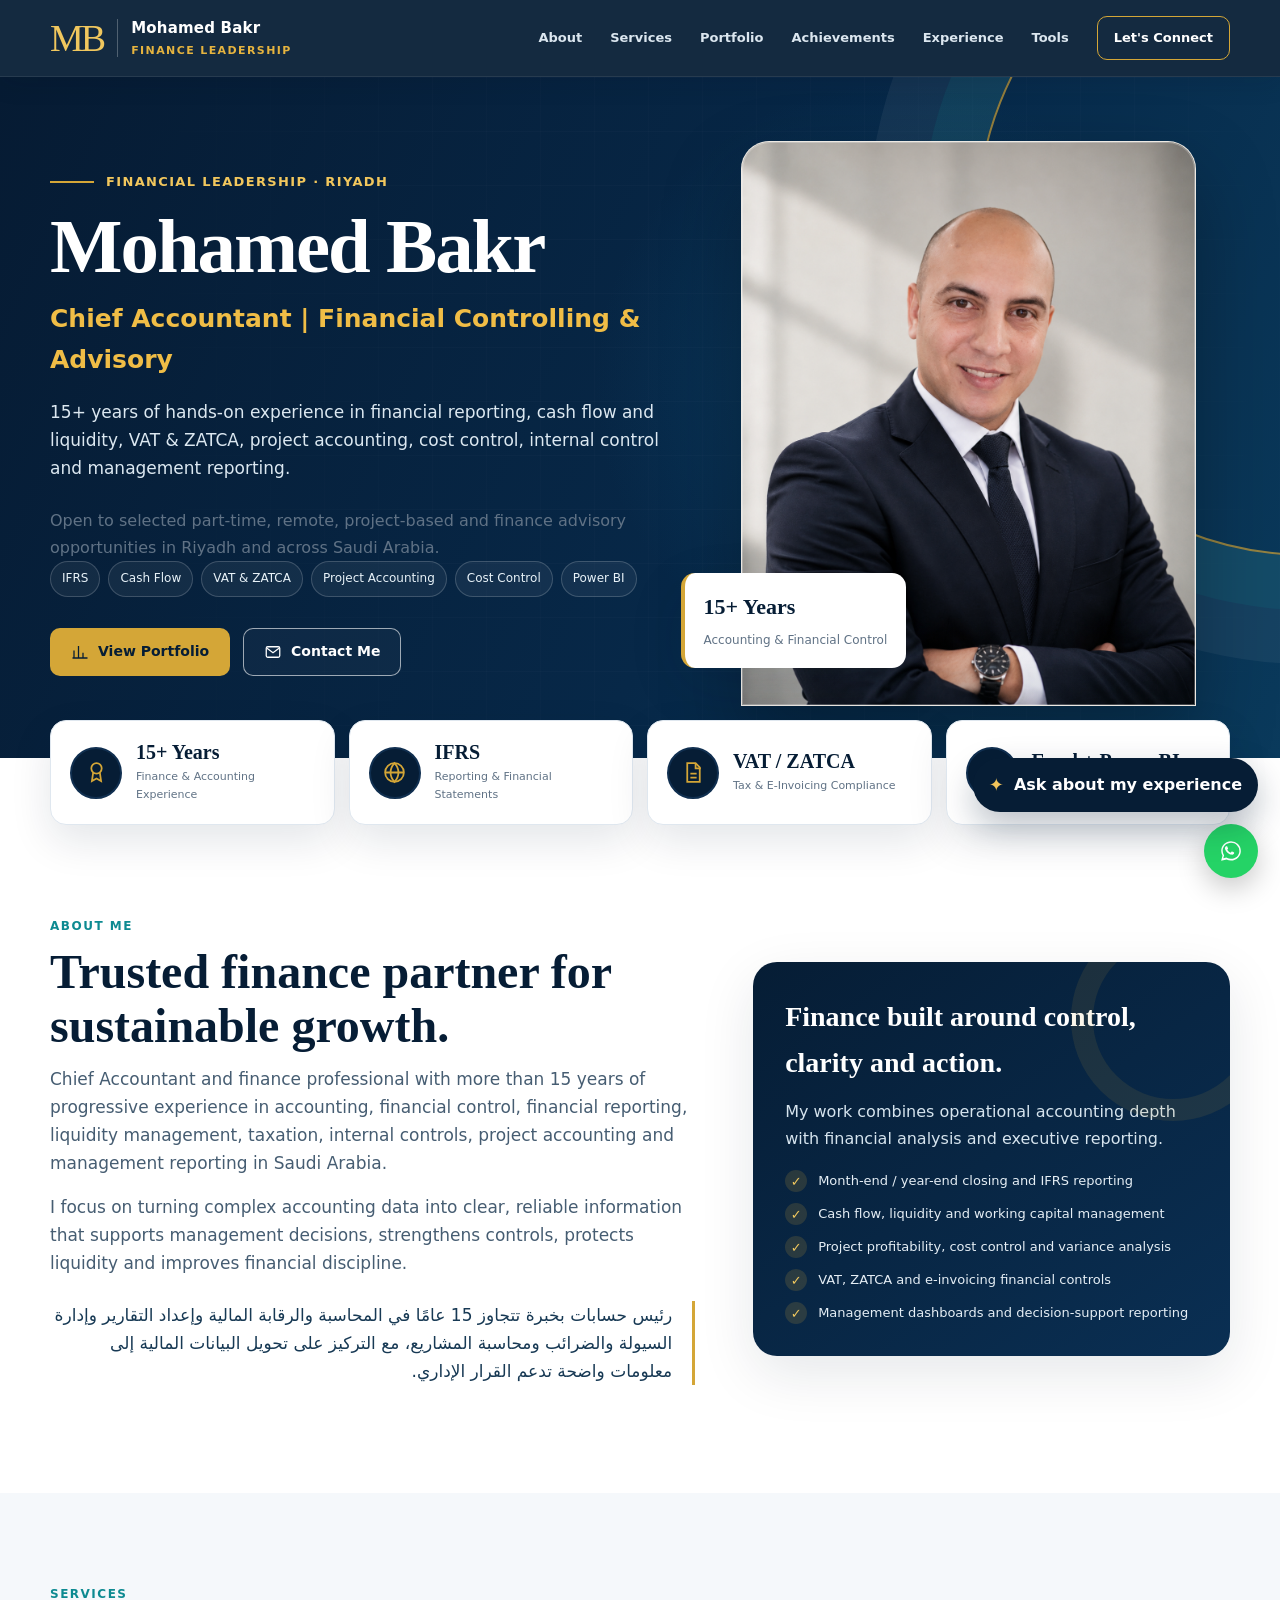
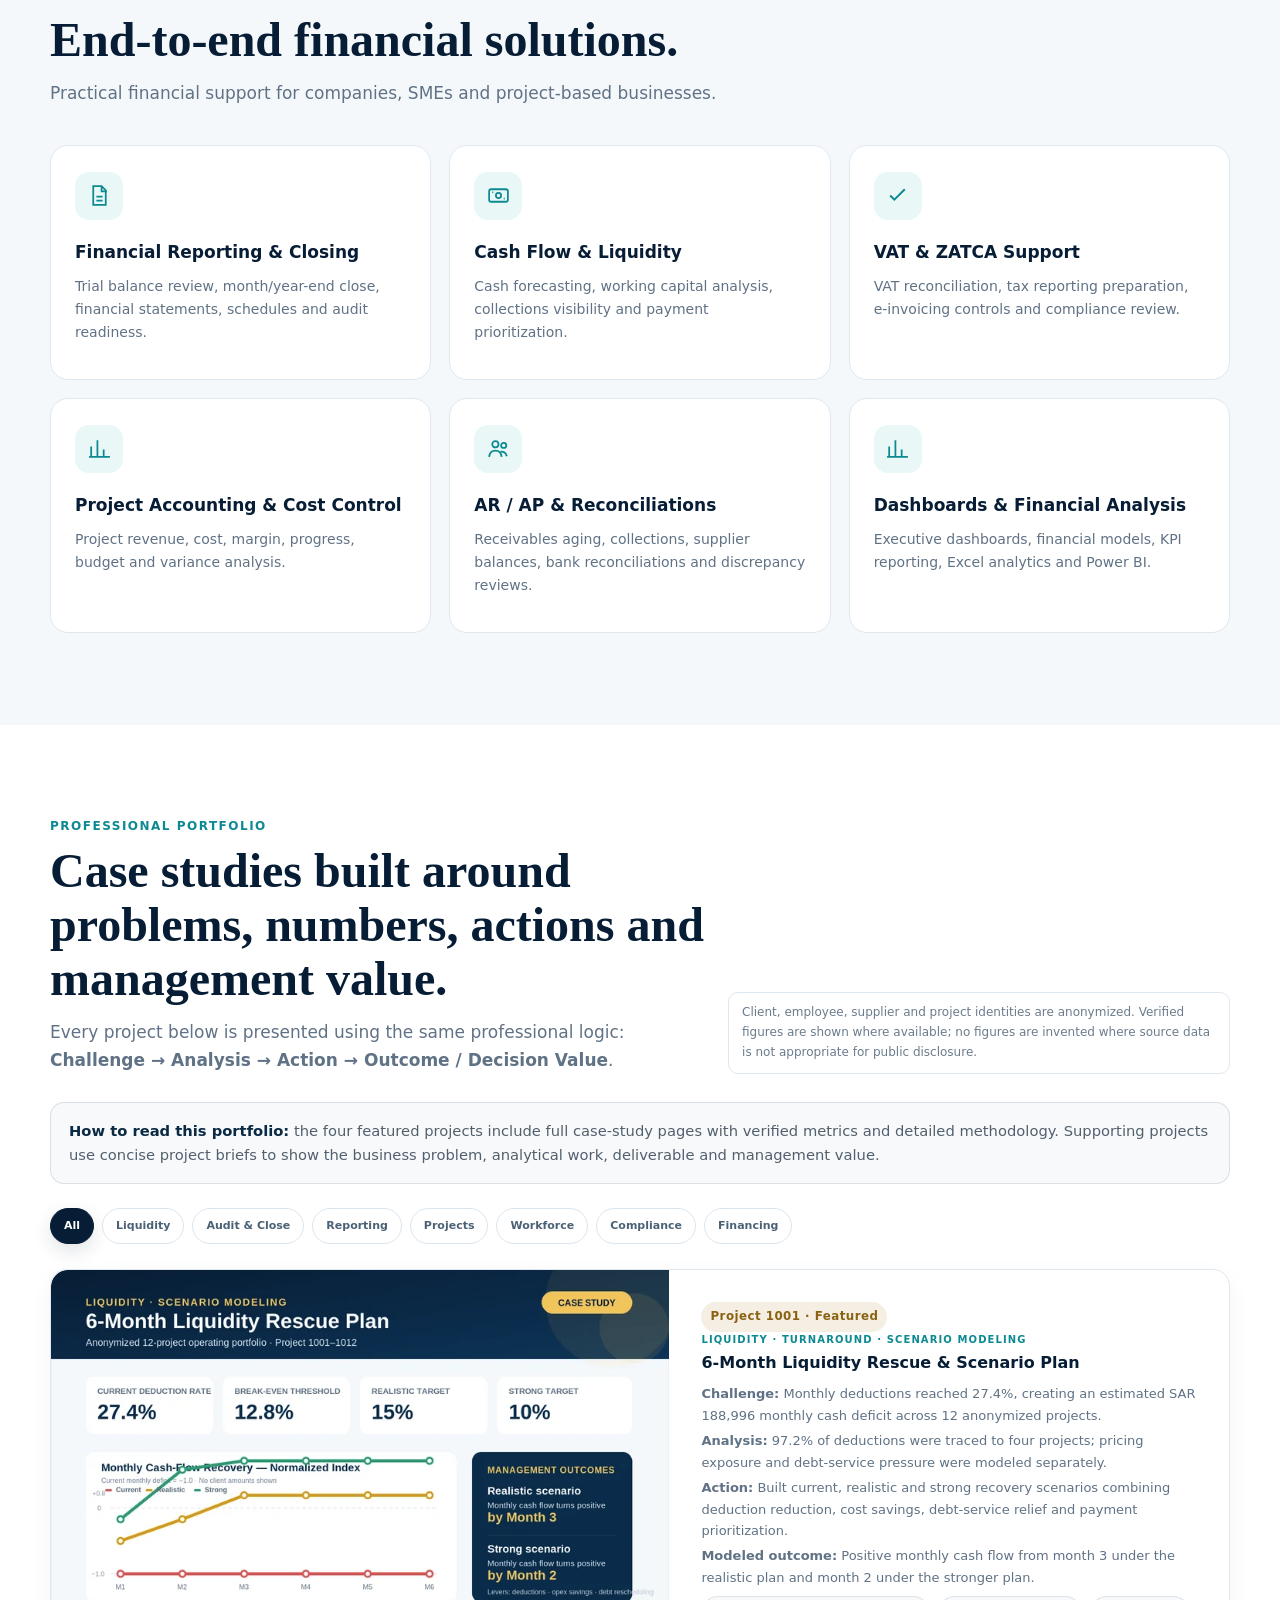
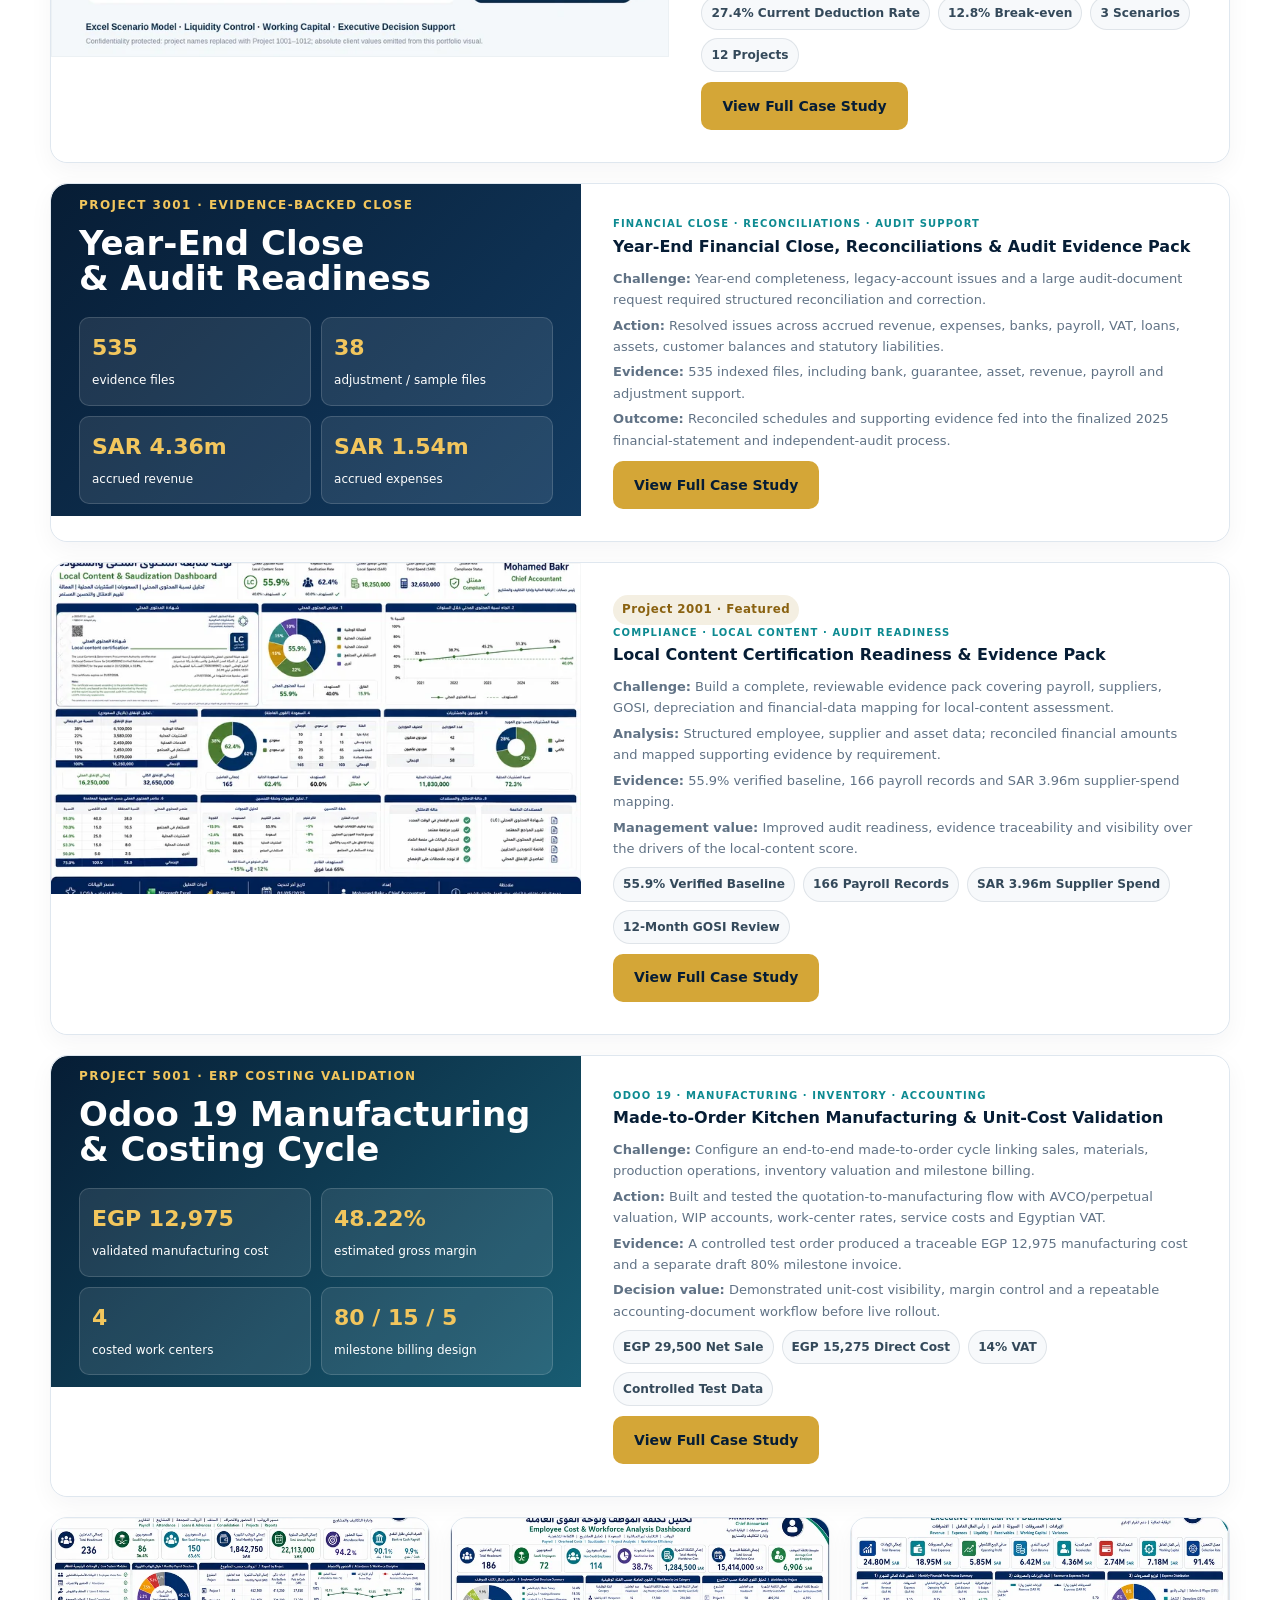
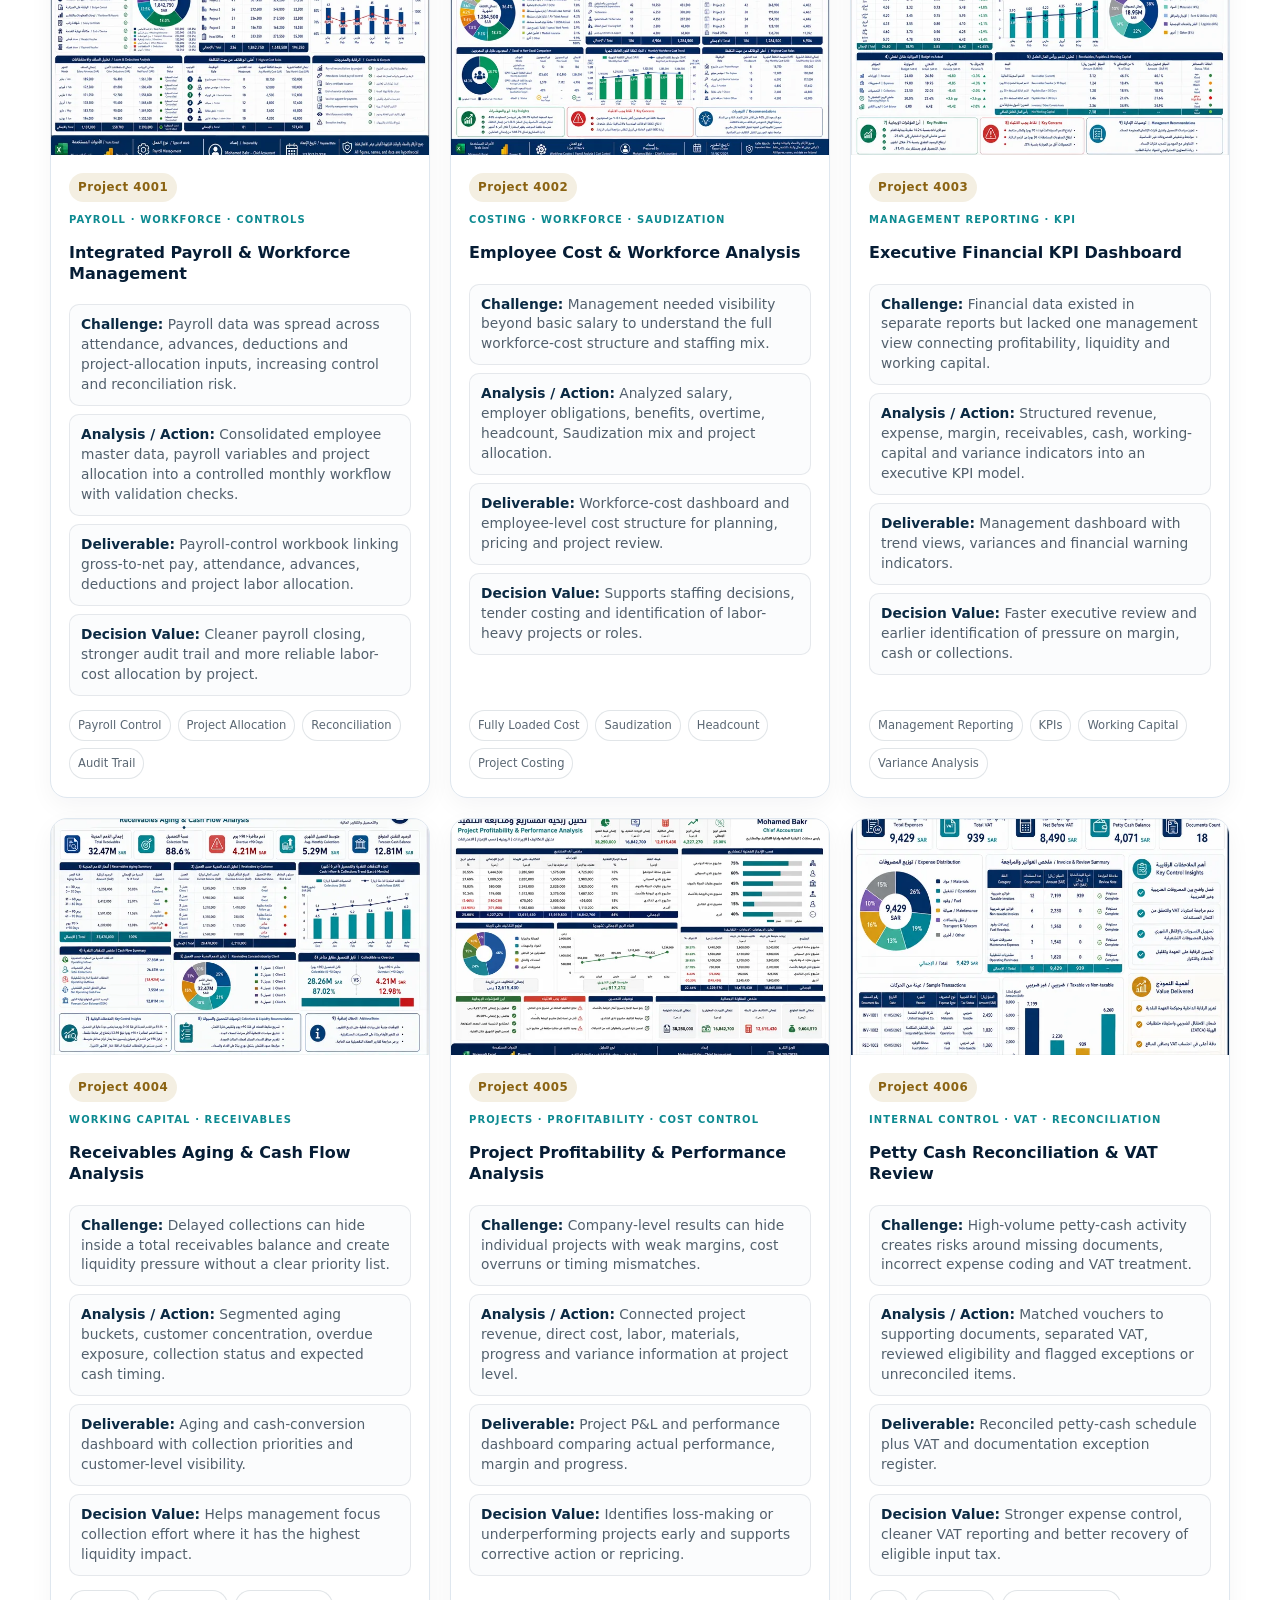
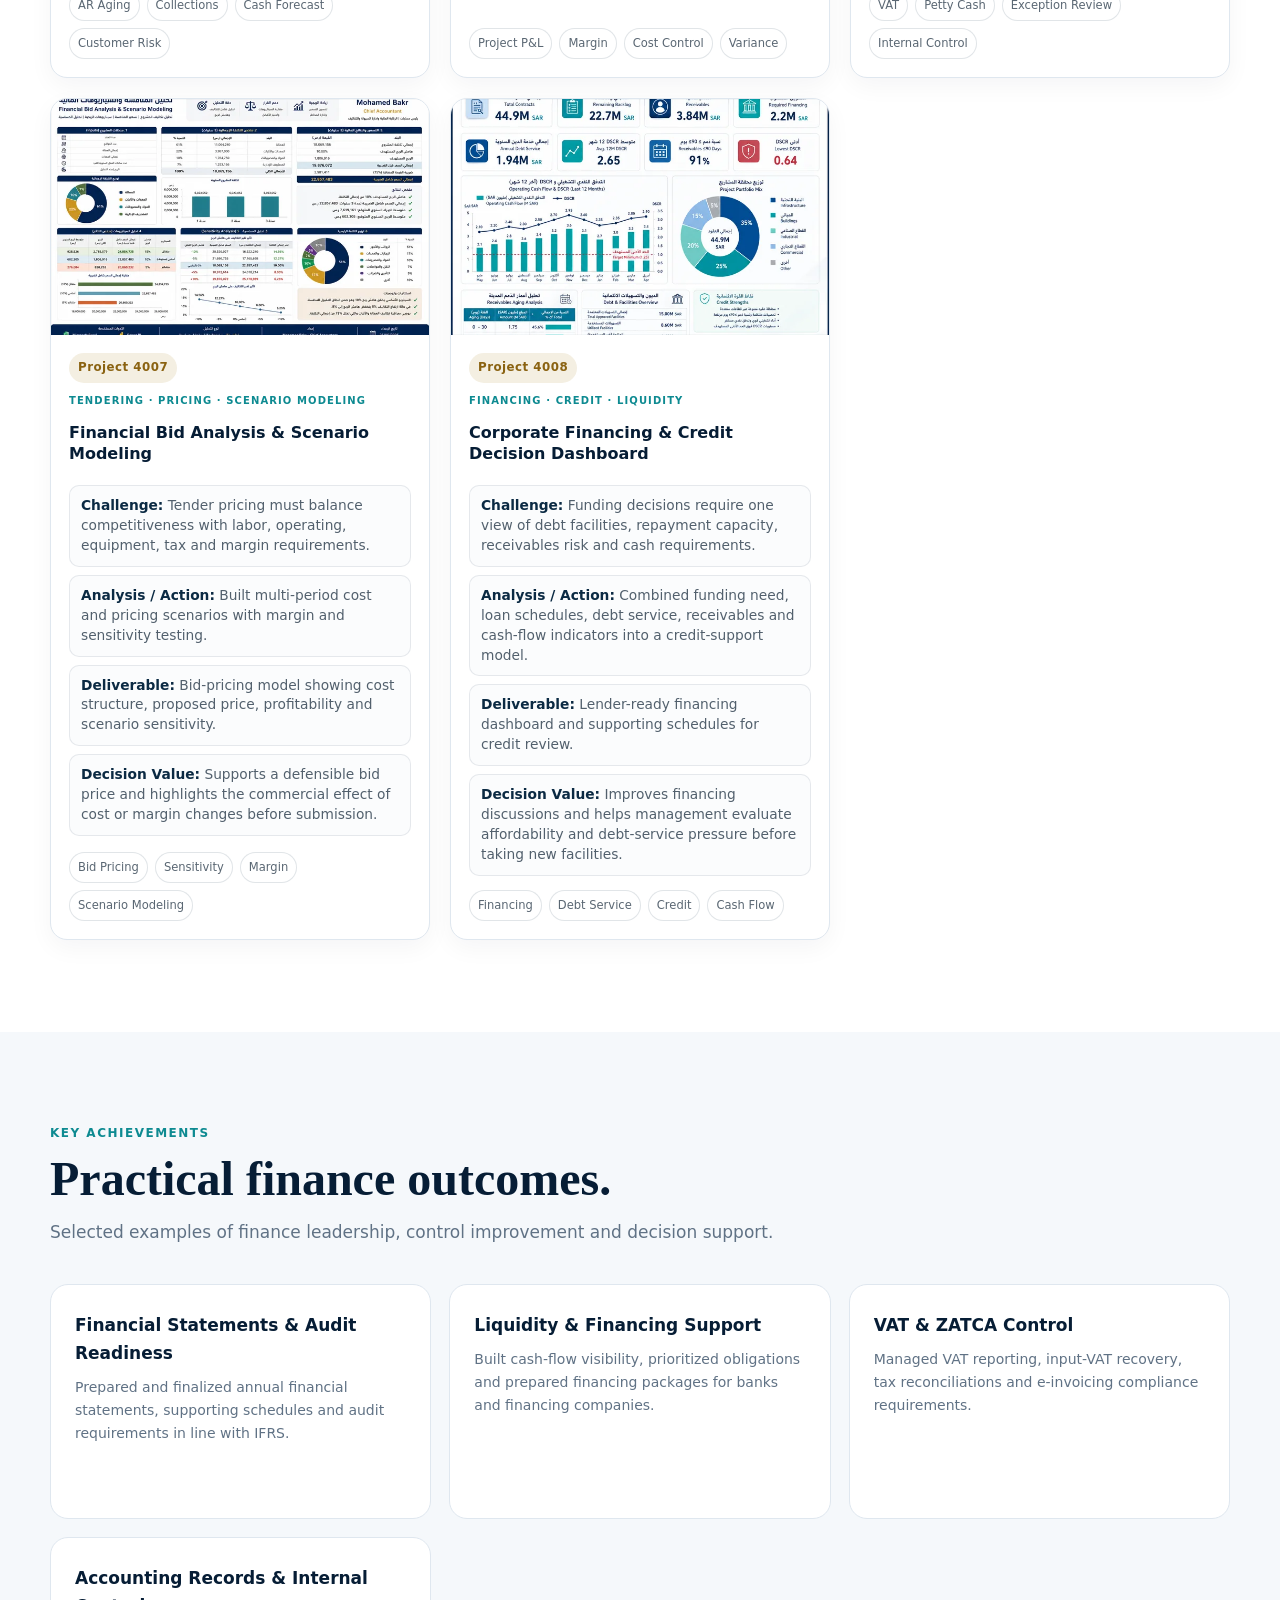
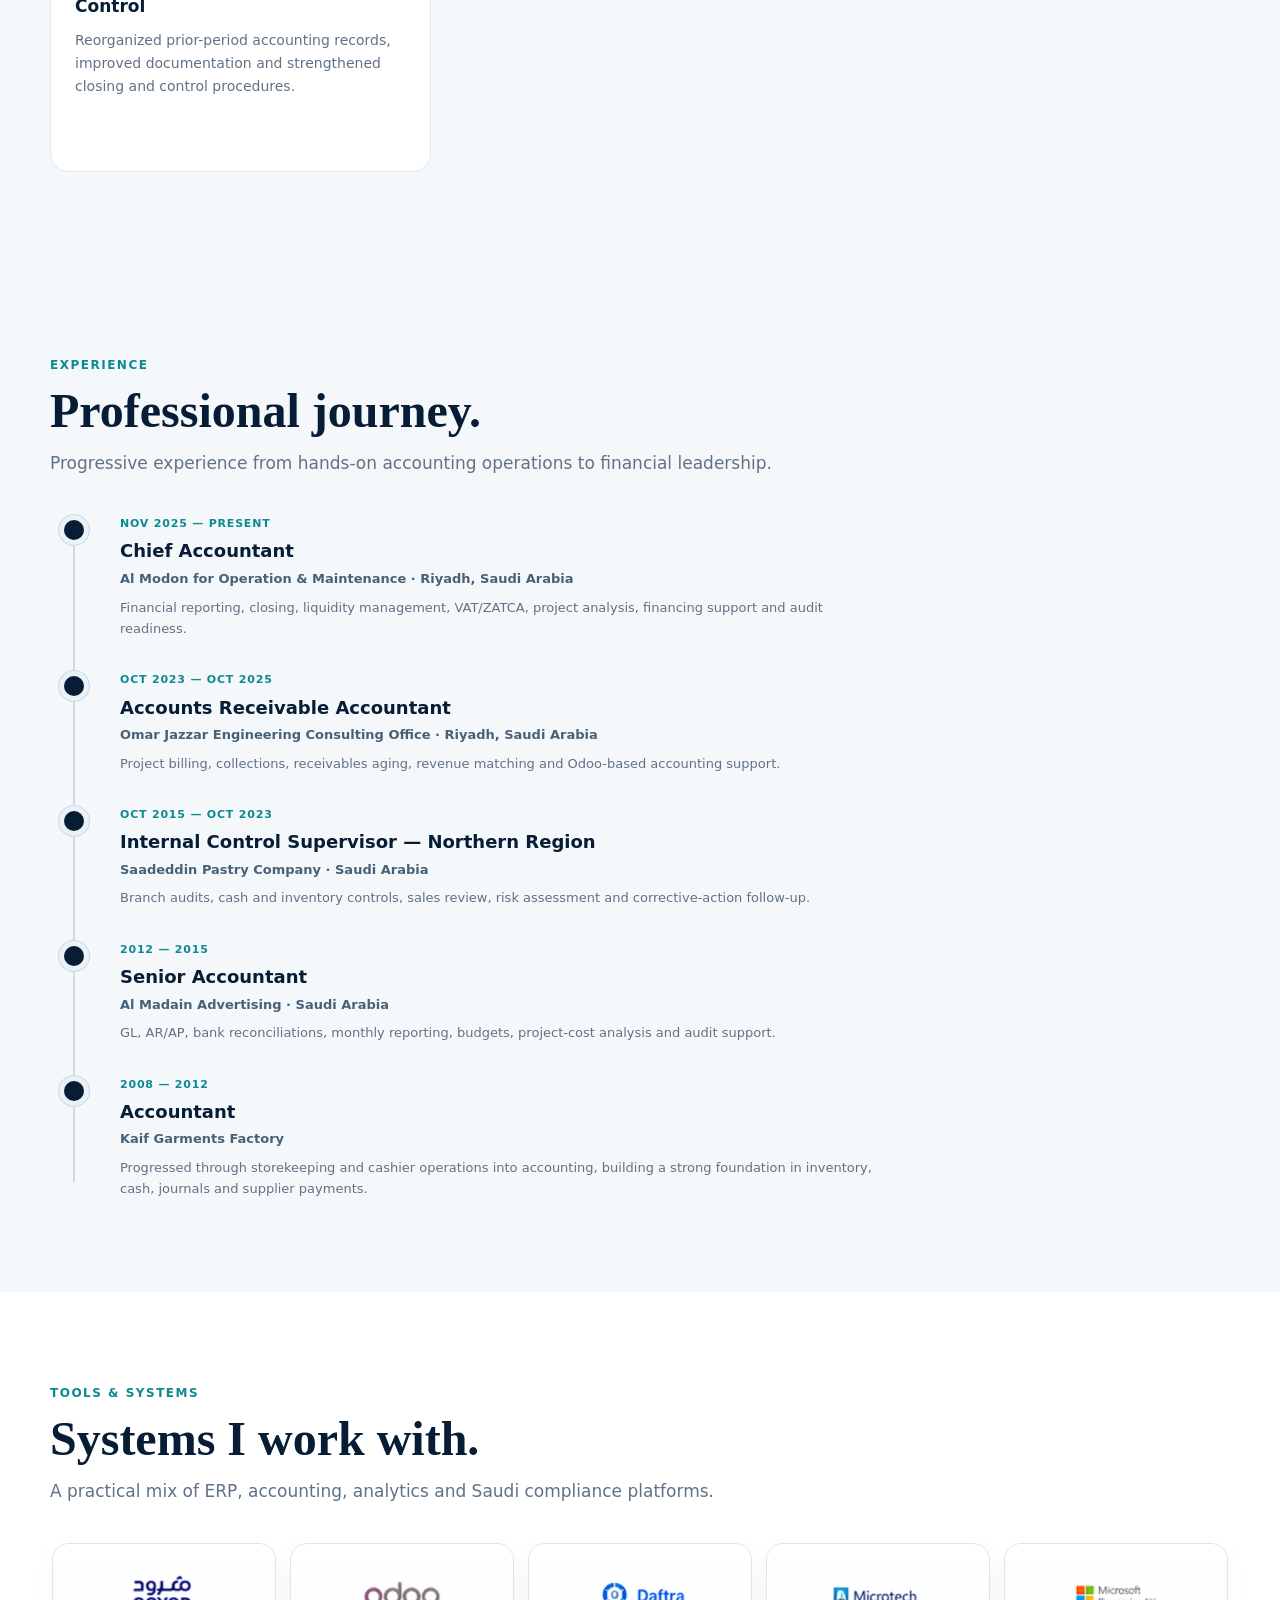
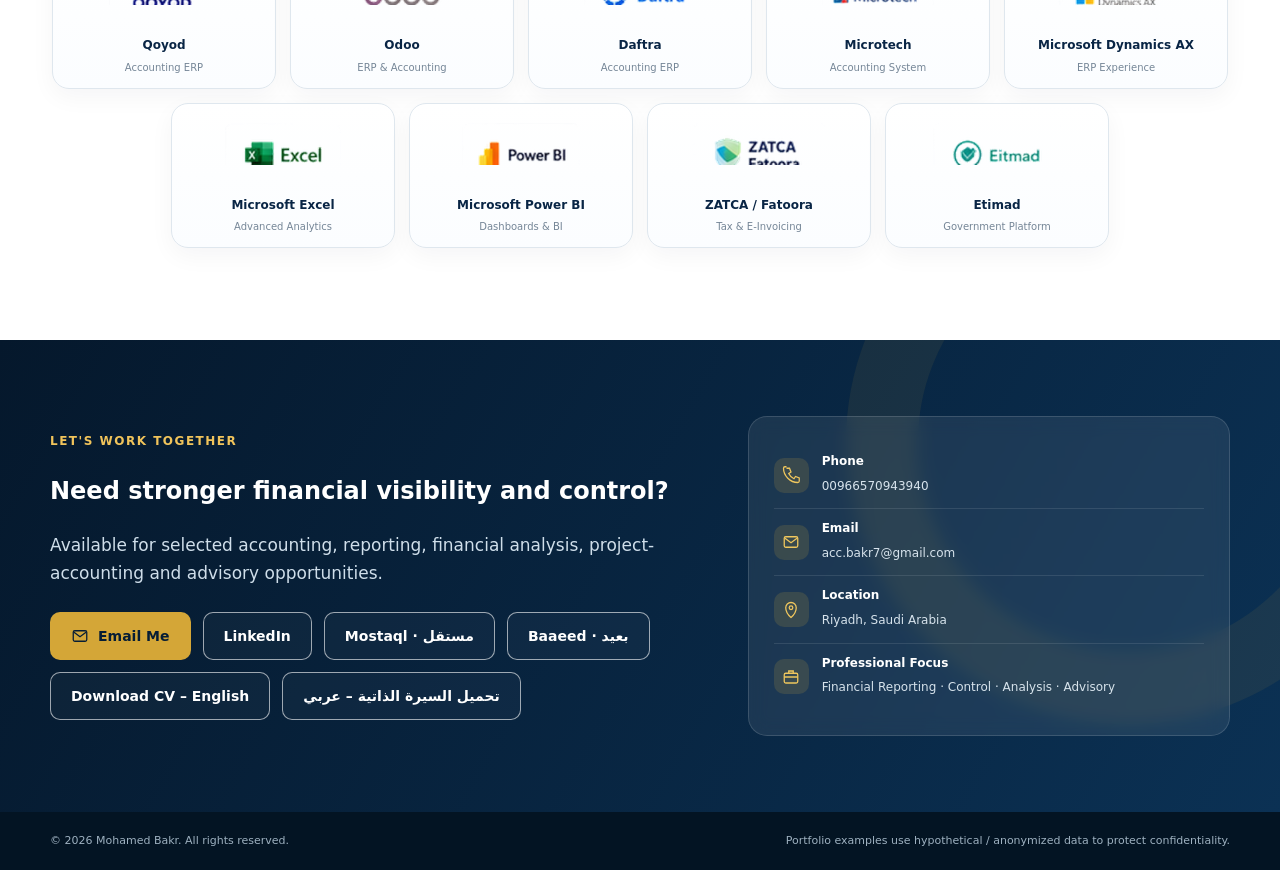
==== commit 79ff14b1: "Add Odoo 19 manufacturing costing case study Publish the verified FRATELLI test-cycle case study, ad" ====
--- a/index.html
+++ b/index.html
@@ -1,125 +1,129 @@
-<!doctype html>
+<!DOCTYPE html>
+
 <html lang="en">
 <head>
-  <meta charset="utf-8">
-  <meta name="viewport" content="width=device-width,initial-scale=1">
-
-  <!-- Primary SEO -->
-  <title>Mohamed Bakr | Chief Accountant in Riyadh | IFRS, VAT & ZATCA</title>
-  <meta name="description" content="Mohamed Bakr is a Chief Accountant in Riyadh with 15+ years of experience in IFRS reporting, financial control, cash flow, VAT & ZATCA, project accounting, cost control and financial analysis.">
-  <meta name="keywords" content="Mohamed Bakr, Chief Accountant Riyadh, Chief Accountant Saudi Arabia, Financial Controller Riyadh, IFRS, VAT, ZATCA, Cash Flow, Project Accounting, Cost Control, Financial Analysis, Power BI, Qoyod, Odoo">
-  <meta name="author" content="Mohamed Bakr">
-  <meta name="robots" content="index,follow,max-image-preview:large,max-snippet:-1,max-video-preview:-1">
-  <meta name="googlebot" content="index,follow">
-  <meta name="theme-color" content="#061d35">
-
-  <!-- Canonical -->
-  <link rel="canonical" href="https://accbakr7-jpg.github.io/mohamed-bakr-portfolio/">
-
-  <!-- Performance -->
-  <link rel="preload" as="image" href="assets/mohamed-bakr-original.png">
-
-  <!-- Open Graph / LinkedIn / Facebook -->
-  <meta property="og:type" content="profile">
-  <meta property="og:site_name" content="Mohamed Bakr - Finance Portfolio">
-  <meta property="og:title" content="Mohamed Bakr | Chief Accountant in Riyadh">
-  <meta property="og:description" content="Chief Accountant with 15+ years of experience in IFRS reporting, financial control, cash flow, VAT & ZATCA, project accounting and financial analysis.">
-  <meta property="og:url" content="https://accbakr7-jpg.github.io/mohamed-bakr-portfolio/">
-  <meta property="og:image" content="https://accbakr7-jpg.github.io/mohamed-bakr-portfolio/assets/mohamed-bakr-original.png">
-  <meta property="og:image:alt" content="Mohamed Bakr - Chief Accountant in Riyadh">
-  <meta property="og:locale" content="en_US">
-  <meta property="profile:first_name" content="Mohamed">
-  <meta property="profile:last_name" content="Bakr">
-
-  <!-- X / Twitter Card -->
-  <meta name="twitter:card" content="summary_large_image">
-  <meta name="twitter:title" content="Mohamed Bakr | Chief Accountant in Riyadh">
-  <meta name="twitter:description" content="15+ years in IFRS reporting, financial control, cash flow, VAT & ZATCA, project accounting and financial analysis.">
-  <meta name="twitter:image" content="https://accbakr7-jpg.github.io/mohamed-bakr-portfolio/assets/mohamed-bakr-original.png">
-  <meta name="twitter:image:alt" content="Mohamed Bakr - Chief Accountant in Riyadh">
-
-  <!-- Favicon -->
-  <link rel="icon" href="assets/favicon.svg" type="image/svg+xml">
-
-  <!-- Styles -->
-  <link rel="stylesheet" href="style.css">
-
-  <!-- Structured Data -->
-  <script type="application/ld+json">
-  {
-    "@context": "https://schema.org",
-    "@graph": [
-      {
-        "@type": "Person",
-        "@id": "https://accbakr7-jpg.github.io/mohamed-bakr-portfolio/#person",
-        "name": "Mohamed Bakr",
-        "url": "https://accbakr7-jpg.github.io/mohamed-bakr-portfolio/",
-        "image": "https://accbakr7-jpg.github.io/mohamed-bakr-portfolio/assets/mohamed-bakr-original.png",
-        "jobTitle": "Chief Accountant",
-        "description": "Chief Accountant and finance professional in Riyadh with 15+ years of experience in IFRS reporting, financial control, cash flow, VAT & ZATCA, project accounting, cost control and financial analysis.",
-        "address": {
-          "@type": "PostalAddress",
-          "addressLocality": "Riyadh",
-          "addressCountry": "SA"
-        },
-        "email": "mailto:acc.bakr7@gmail.com",
-        "telephone": "+966570943940",
-        "sameAs": [
-          "https://www.linkedin.com/in/mohamed-el-saddyek-63133bb7",
-          "https://mostaql.com/u/mmahgoub156",
-          "https://baaeed.com/u/M_Mahgoub156"
-        ],
-        "knowsAbout": [
-          "Financial Reporting",
-          "IFRS",
-          "Cash Flow Management",
-          "Liquidity Management",
-          "VAT",
-          "ZATCA",
-          "E-Invoicing",
-          "Project Accounting",
-          "Cost Control",
-          "Internal Control",
-          "Financial Analysis",
-          "Power BI",
-          "Microsoft Excel",
-          "Qoyod",
-          "Odoo"
-        ],
-        "knowsLanguage": ["Arabic", "English"],
-        "worksFor": {
-          "@type": "Organization",
-          "name": "Al Modon for Operation & Maintenance"
-        }
+<meta charset="utf-8"/>
+<meta content="width=device-width,initial-scale=1" name="viewport"/>
+<!-- Primary SEO -->
+<title>Mohamed Bakr Finance | Chief Accountant &amp; Financial Advisory</title>
+<meta content="Mohamed Bakr Finance showcases 15+ years of experience in chief accounting, IFRS reporting, financial control, cash flow, VAT &amp; ZATCA, project accounting, audit readiness and financial advisory in Riyadh, Saudi Arabia." name="description"/>
+<meta content="Mohamed Bakr, Chief Accountant Riyadh, Chief Accountant Saudi Arabia, Financial Controller Riyadh, IFRS, VAT, ZATCA, Cash Flow, Project Accounting, Cost Control, Financial Analysis, Power BI, Qoyod, Odoo" name="keywords"/>
+<meta content="Mohamed Bakr" name="author"/>
+<meta content="index,follow,max-image-preview:large,max-snippet:-1,max-video-preview:-1" name="robots"/>
+<meta content="index,follow" name="googlebot"/>
+<meta content="#061d35" name="theme-color"/>
+<!-- Canonical -->
+<link href="https://mohamedbakrfinance.com/" rel="canonical"/>
+<!-- Performance -->
+<link as="image" href="assets/mohamed-bakr-original.png" rel="preload"/>
+<!-- Open Graph / LinkedIn / Facebook -->
+<meta content="profile" property="og:type"/>
+<meta content="Mohamed Bakr Finance" property="og:site_name"/>
+<meta content="Mohamed Bakr Finance | Chief Accountant &amp; Financial Advisory" property="og:title"/>
+<meta content="Evidence-based finance portfolio covering liquidity rescue, year-end close, audit readiness, local content, project accounting, VAT/ZATCA and management reporting." property="og:description"/>
+<meta content="https://mohamedbakrfinance.com/" property="og:url"/>
+<meta content="https://mohamedbakrfinance.com/assets/mohamed-bakr-original.png" property="og:image"/>
+<meta content="Mohamed Bakr - Chief Accountant in Riyadh" property="og:image:alt"/>
+<meta content="1200" property="og:image:width"/>
+<meta content="1200" property="og:image:height"/>
+<meta content="en_US" property="og:locale"/>
+<meta content="ar_SA" property="og:locale:alternate"/>
+<meta content="Mohamed" property="profile:first_name"/>
+<meta content="Bakr" property="profile:last_name"/>
+<!-- X / Twitter Card -->
+<meta content="summary_large_image" name="twitter:card"/>
+<meta content="Mohamed Bakr Finance | Chief Accountant &amp; Financial Advisory" name="twitter:title"/>
+<meta content="15+ years in accounting, financial control, IFRS, cash flow, VAT/ZATCA, project accounting, audit readiness and financial advisory." name="twitter:description"/>
+<meta content="https://mohamedbakrfinance.com/assets/mohamed-bakr-original.png" name="twitter:image"/>
+<meta content="Mohamed Bakr - Chief Accountant in Riyadh" name="twitter:image:alt"/>
+<!-- Favicon -->
+<link rel="icon" type="image/png" href="/assets/favicon.png">
+<link rel="apple-touch-icon" href="/assets/favicon.png">
+<!-- Styles -->
+<link href="style.css" rel="stylesheet"/>
+<!-- Structured Data -->
+<script type="application/ld+json">{
+  "@context": "https://schema.org",
+  "@graph": [
+    {
+      "@type": "Person",
+      "@id": "https://mohamedbakrfinance.com/#person",
+      "name": "Mohamed Bakr",
+      "url": "https://mohamedbakrfinance.com/",
+      "image": "https://mohamedbakrfinance.com/assets/mohamed-bakr-original.png",
+      "jobTitle": "Chief Accountant",
+      "description": "Chief Accountant and finance professional in Riyadh with 15+ years of experience in IFRS reporting, financial control, cash flow, VAT & ZATCA, project accounting, cost control and financial analysis.",
+      "address": {
+        "@type": "PostalAddress",
+        "addressLocality": "Riyadh",
+        "addressCountry": "SA"
       },
-      {
-        "@type": "WebSite",
-        "@id": "https://accbakr7-jpg.github.io/mohamed-bakr-portfolio/#website",
-        "url": "https://accbakr7-jpg.github.io/mohamed-bakr-portfolio/",
-        "name": "Mohamed Bakr | Chief Accountant & Financial Advisory",
-        "description": "Professional finance portfolio of Mohamed Bakr, Chief Accountant in Riyadh.",
-        "inLanguage": ["en", "ar"],
-        "author": {
-          "@id": "https://accbakr7-jpg.github.io/mohamed-bakr-portfolio/#person"
-        }
+      "email": "mailto:acc.bakr7@gmail.com",
+      "telephone": "+966570943940",
+      "sameAs": [
+        "https://www.linkedin.com/in/mohamed-el-saddyek-63133bb7",
+        "https://mostaql.com/u/mmahgoub156",
+        "https://baaeed.com/u/M_Mahgoub156"
+      ],
+      "knowsAbout": [
+        "Financial Reporting",
+        "IFRS",
+        "Cash Flow Management",
+        "Liquidity Management",
+        "VAT",
+        "ZATCA",
+        "E-Invoicing",
+        "Project Accounting",
+        "Cost Control",
+        "Internal Control",
+        "Financial Analysis",
+        "Power BI",
+        "Microsoft Excel",
+        "Qoyod",
+        "Odoo"
+      ],
+      "knowsLanguage": [
+        "Arabic",
+        "English"
+      ],
+      "worksFor": {
+        "@type": "Organization",
+        "name": "Al Modon for Operation & Maintenance"
       },
-      {
-        "@type": "ProfilePage",
-        "@id": "https://accbakr7-jpg.github.io/mohamed-bakr-portfolio/#profilepage",
-        "url": "https://accbakr7-jpg.github.io/mohamed-bakr-portfolio/",
-        "name": "Mohamed Bakr - Chief Accountant Portfolio",
-        "mainEntity": {
-          "@id": "https://accbakr7-jpg.github.io/mohamed-bakr-portfolio/#person"
-        },
-        "isPartOf": {
-          "@id": "https://accbakr7-jpg.github.io/mohamed-bakr-portfolio/#website"
-        }
+      "mainEntityOfPage": {
+        "@id": "https://mohamedbakrfinance.com/#profilepage"
       }
-    ]
-  }
-  </script>
-
-  <style>
+    },
+    {
+      "@type": "WebSite",
+      "@id": "https://mohamedbakrfinance.com/#website",
+      "url": "https://mohamedbakrfinance.com/",
+      "name": "Mohamed Bakr Finance",
+      "description": "Professional finance portfolio of Mohamed Bakr, Chief Accountant in Riyadh.",
+      "inLanguage": [
+        "en",
+        "ar"
+      ],
+      "author": {
+        "@id": "https://mohamedbakrfinance.com/#person"
+      },
+      "alternateName": "Mohamed Bakr"
+    },
+    {
+      "@type": "ProfilePage",
+      "@id": "https://mohamedbakrfinance.com/#profilepage",
+      "url": "https://mohamedbakrfinance.com/",
+      "name": "Mohamed Bakr Finance - Chief Accountant Portfolio",
+      "mainEntity": {
+        "@id": "https://mohamedbakrfinance.com/#person"
+      },
+      "isPartOf": {
+        "@id": "https://mohamedbakrfinance.com/#website"
+      }
+    }
+  ]
+}</script>
+<style>
     @media (max-width: 820px){
       #portfolio .project[style*="grid-column"] > a{
         grid-template-columns:1fr !important;
@@ -129,9 +133,7 @@
       }
     }
   </style>
-
-
-  <style>
+<style>
     .portfolio-framework{
       margin:18px 0 24px;
       padding:16px 18px;
@@ -211,9 +213,7 @@
       #portfolio .project[style*="grid-column"] > a{grid-template-columns:1fr !important;}
     }
   </style>
-
-
-  <style>
+<style>
     /* Finance Portfolio Assistant Demo */
     .ai-fab{
       position:fixed;right:22px;bottom:88px;z-index:10020;
@@ -289,472 +289,467 @@
       .ai-panel{right:14px;bottom:138px;height:calc(100vh - 160px)}
     }
   </style>
-
 </head>
 <body>
 <header class="navbar">
-  <div class="container nav-inner">
-    <a class="brand" href="#home" aria-label="Mohamed Bakr home">
-      <div class="brand-mark">MB</div>
-      <div class="brand-copy"><strong>Mohamed Bakr</strong><span>Finance Leadership</span></div>
-    </a>
-    <button id="menuBtn" class="menu-btn" aria-label="Open menu" aria-expanded="false" aria-controls="navLinks">☰</button>
-    <nav id="navLinks" class="nav-links">
-      <a href="#about">About</a>
-      <a href="#services">Services</a>
-      <a href="#portfolio">Portfolio</a>
-      <a href="#achievements">Achievements</a>
-      <a href="#experience">Experience</a>
-      <a href="#tools">Tools</a>
-      <a href="#contact" class="nav-cta">Let's Connect</a>
-    </nav>
-  </div>
+<div class="container nav-inner">
+<a aria-label="Mohamed Bakr home" class="brand" href="#home">
+<div class="brand-mark">MB</div>
+<div class="brand-copy"><strong>Mohamed Bakr</strong><span>Finance Leadership</span></div>
+</a>
+<button aria-controls="navLinks" aria-expanded="false" aria-label="Open menu" class="menu-btn" id="menuBtn">☰</button>
+<nav class="nav-links" id="navLinks">
+<a href="#about">About</a>
+<a href="#services">Services</a>
+<a href="#portfolio">Portfolio</a>
+<a href="#achievements">Achievements</a>
+<a href="#experience">Experience</a>
+<a href="#tools">Tools</a>
+<a class="nav-cta" href="#contact">Let's Connect</a>
+</nav>
+</div>
 </header>
 <main>
-<section id="home" class="hero">
-  <div class="container hero-grid">
-    <div>
-      <div class="kicker">Financial Leadership · Riyadh</div>
-      <h1>Mohamed Bakr</h1>
-      <div class="hero-role">Chief Accountant | Financial Controlling & Advisory</div>
-      <p class="hero-copy">15+ years of hands-on experience in financial reporting, cash flow and liquidity, VAT & ZATCA, project accounting, cost control, internal control and management reporting.</p>
-      <p class="lead" style="margin-top:12px;max-width:760px;font-size:1rem;">
+<section class="hero" id="home">
+<div class="container hero-grid">
+<div>
+<div class="kicker">Financial Leadership · Riyadh</div>
+<h1>Mohamed Bakr</h1>
+<div class="hero-role">Chief Accountant | Financial Controlling &amp; Advisory</div>
+<p class="hero-copy">15+ years of hands-on experience in financial reporting, cash flow and liquidity, VAT &amp; ZATCA, project accounting, cost control, internal control and management reporting.</p>
+<p class="lead" style="margin-top:12px;max-width:760px;font-size:1rem;">
         Open to selected part-time, remote, project-based and finance advisory opportunities in Riyadh and across Saudi Arabia.
       </p>
-      <div class="hero-tags">
-        <span class="hero-tag">IFRS</span><span class="hero-tag">Cash Flow</span><span class="hero-tag">VAT & ZATCA</span>
-        <span class="hero-tag">Project Accounting</span><span class="hero-tag">Cost Control</span><span class="hero-tag">Power BI</span>
-      </div>
-      <div class="hero-actions">
-        <a class="btn btn-primary" href="#portfolio"><svg viewBox="0 0 24 24" fill="none" stroke="currentColor" stroke-width="1.7"><path d="M4 20V10M10 20V4M16 20v-7M22 20H2"/></svg> View Portfolio</a>
-        <a class="btn btn-outline" href="#contact"><svg viewBox="0 0 24 24" fill="none" stroke="currentColor" stroke-width="1.7"><rect x="3" y="5" width="18" height="14" rx="2"/><path d="m4 7 8 6 8-6"/></svg> Contact Me</a>
-      </div>
-    </div>
-    <div class="hero-photo-wrap">
-      <div class="hero-photo-panel">
-        <img src="assets/mohamed-bakr-original.png" alt="Mohamed Bakr, Chief Accountant and finance professional in Riyadh">
-      </div>
-      <div class="photo-badge"><strong>15+ Years</strong><span>Accounting & Financial Control</span></div>
-    </div>
-  </div>
+<div class="hero-tags">
+<span class="hero-tag">IFRS</span><span class="hero-tag">Cash Flow</span><span class="hero-tag">VAT &amp; ZATCA</span>
+<span class="hero-tag">Project Accounting</span><span class="hero-tag">Cost Control</span><span class="hero-tag">Power BI</span>
+</div>
+<div class="hero-actions">
+<a class="btn btn-primary" href="#portfolio"><svg fill="none" stroke="currentColor" stroke-width="1.7" viewbox="0 0 24 24"><path d="M4 20V10M10 20V4M16 20v-7M22 20H2"></path></svg> View Portfolio</a>
+<a class="btn btn-outline" href="#contact"><svg fill="none" stroke="currentColor" stroke-width="1.7" viewbox="0 0 24 24"><rect height="14" rx="2" width="18" x="3" y="5"></rect><path d="m4 7 8 6 8-6"></path></svg> Contact Me</a>
+</div>
+</div>
+<div class="hero-photo-wrap">
+<div class="hero-photo-panel">
+<img alt="Mohamed Bakr, Chief Accountant and finance professional in Riyadh" src="assets/mohamed-bakr-original.png"/>
+</div>
+<div class="photo-badge"><strong>15+ Years</strong><span>Accounting &amp; Financial Control</span></div>
+</div>
+</div>
 </section>
 <div class="cred-wrap">
-  <div class="container cred-grid">
-    <div class="cred"><div class="icon-disc"><svg viewBox="0 0 24 24" fill="none" stroke="currentColor" stroke-width="1.7"><circle cx="12" cy="8" r="5"/><path d="m8.8 12.2-1.2 8 4.4-2.4 4.4 2.4-1.2-8"/></svg></div><div><strong>15+ Years</strong><span>Finance & Accounting Experience</span></div></div>
-    <div class="cred"><div class="icon-disc"><svg viewBox="0 0 24 24" fill="none" stroke="currentColor" stroke-width="1.7"><circle cx="12" cy="12" r="9"/><path d="M3 12h18M12 3c2.5 2.7 3.8 5.7 3.8 9S14.5 18.3 12 21c-2.5-2.7-3.8-5.7-3.8-9S9.5 5.7 12 3Z"/></svg></div><div><strong>IFRS</strong><span>Reporting & Financial Statements</span></div></div>
-    <div class="cred"><div class="icon-disc"><svg viewBox="0 0 24 24" fill="none" stroke="currentColor" stroke-width="1.7"><path d="M6 3h8l4 4v14H6z"/><path d="M14 3v5h5M9 13h6M9 17h6"/></svg></div><div><strong>VAT / ZATCA</strong><span>Tax & E-Invoicing Compliance</span></div></div>
-    <div class="cred"><div class="icon-disc"><svg viewBox="0 0 24 24" fill="none" stroke="currentColor" stroke-width="1.7"><path d="M4 20V10M10 20V4M16 20v-7M22 20H2"/></svg></div><div><strong>Excel + Power BI</strong><span>Analytics & Dashboards</span></div></div>
-  </div>
-</div>
-<section id="about" class="section-anchor section">
-  <div class="container about-grid">
-    <div class="about-copy">
-      <div class="eyebrow">About Me</div>
-      <h2>Trusted finance partner for sustainable growth.</h2>
-      <p>Chief Accountant and finance professional with more than 15 years of progressive experience in accounting, financial control, financial reporting, liquidity management, taxation, internal controls, project accounting and management reporting in Saudi Arabia.</p>
-      <p>I focus on turning complex accounting data into clear, reliable information that supports management decisions, strengthens controls, protects liquidity and improves financial discipline.</p>
-      <p class="about-ar">رئيس حسابات بخبرة تتجاوز 15 عامًا في المحاسبة والرقابة المالية وإعداد التقارير وإدارة السيولة والضرائب ومحاسبة المشاريع، مع التركيز على تحويل البيانات المالية إلى معلومات واضحة تدعم القرار الإداري.</p>
+<div class="container cred-grid">
+<div class="cred"><div class="icon-disc"><svg fill="none" stroke="currentColor" stroke-width="1.7" viewbox="0 0 24 24"><circle cx="12" cy="8" r="5"></circle><path d="m8.8 12.2-1.2 8 4.4-2.4 4.4 2.4-1.2-8"></path></svg></div><div><strong>15+ Years</strong><span>Finance &amp; Accounting Experience</span></div></div>
+<div class="cred"><div class="icon-disc"><svg fill="none" stroke="currentColor" stroke-width="1.7" viewbox="0 0 24 24"><circle cx="12" cy="12" r="9"></circle><path d="M3 12h18M12 3c2.5 2.7 3.8 5.7 3.8 9S14.5 18.3 12 21c-2.5-2.7-3.8-5.7-3.8-9S9.5 5.7 12 3Z"></path></svg></div><div><strong>IFRS</strong><span>Reporting &amp; Financial Statements</span></div></div>
+<div class="cred"><div class="icon-disc"><svg fill="none" stroke="currentColor" stroke-width="1.7" viewbox="0 0 24 24"><path d="M6 3h8l4 4v14H6z"></path><path d="M14 3v5h5M9 13h6M9 17h6"></path></svg></div><div><strong>VAT / ZATCA</strong><span>Tax &amp; E-Invoicing Compliance</span></div></div>
+<div class="cred"><div class="icon-disc"><svg fill="none" stroke="currentColor" stroke-width="1.7" viewbox="0 0 24 24"><path d="M4 20V10M10 20V4M16 20v-7M22 20H2"></path></svg></div><div><strong>Excel + Power BI</strong><span>Analytics &amp; Dashboards</span></div></div>
+</div>
+</div>
+<section class="section-anchor section" id="about">
+<div class="container about-grid">
+<div class="about-copy">
+<div class="eyebrow">About Me</div>
+<h2>Trusted finance partner for sustainable growth.</h2>
+<p>Chief Accountant and finance professional with more than 15 years of progressive experience in accounting, financial control, financial reporting, liquidity management, taxation, internal controls, project accounting and management reporting in Saudi Arabia.</p>
+<p>I focus on turning complex accounting data into clear, reliable information that supports management decisions, strengthens controls, protects liquidity and improves financial discipline.</p>
+<p class="about-ar">رئيس حسابات بخبرة تتجاوز 15 عامًا في المحاسبة والرقابة المالية وإعداد التقارير وإدارة السيولة والضرائب ومحاسبة المشاريع، مع التركيز على تحويل البيانات المالية إلى معلومات واضحة تدعم القرار الإداري.</p>
+</div>
+<aside class="about-panel">
+<h3>Finance built around control, clarity and action.</h3>
+<p>My work combines operational accounting depth with financial analysis and executive reporting.</p>
+<div class="about-list">
+<div class="about-item"><span class="check">✓</span><span>Month-end / year-end closing and IFRS reporting</span></div>
+<div class="about-item"><span class="check">✓</span><span>Cash flow, liquidity and working capital management</span></div>
+<div class="about-item"><span class="check">✓</span><span>Project profitability, cost control and variance analysis</span></div>
+<div class="about-item"><span class="check">✓</span><span>VAT, ZATCA and e-invoicing financial controls</span></div>
+<div class="about-item"><span class="check">✓</span><span>Management dashboards and decision-support reporting</span></div>
+</div>
+</aside>
+</div>
+</section>
+<section class="section-anchor section section-soft" id="services">
+<div class="container">
+<div class="section-head"><div class="eyebrow">Services</div><h2>End-to-end financial solutions.</h2><p class="lead">Practical financial support for companies, SMEs and project-based businesses.</p></div>
+<div class="services">
+<article class="service"><div class="service-icon"><svg fill="none" stroke="currentColor" stroke-width="1.7" viewbox="0 0 24 24"><path d="M6 3h8l4 4v14H6z"></path><path d="M14 3v5h5M9 13h6M9 17h6"></path></svg></div><h3>Financial Reporting &amp; Closing</h3><p>Trial balance review, month/year-end close, financial statements, schedules and audit readiness.</p></article>
+<article class="service"><div class="service-icon"><svg fill="none" stroke="currentColor" stroke-width="1.7" viewbox="0 0 24 24"><rect height="12" rx="2" width="18" x="3" y="6"></rect><circle cx="12" cy="12" r="2.5"></circle><path d="M6 9h1M17 15h1"></path></svg></div><h3>Cash Flow &amp; Liquidity</h3><p>Cash forecasting, working capital analysis, collections visibility and payment prioritization.</p></article>
+<article class="service"><div class="service-icon"><svg fill="none" stroke="currentColor" stroke-width="1.9" viewbox="0 0 24 24"><path d="m5 12 4 4 10-10"></path></svg></div><h3>VAT &amp; ZATCA Support</h3><p>VAT reconciliation, tax reporting preparation, e-invoicing controls and compliance review.</p></article>
+<article class="service"><div class="service-icon"><svg fill="none" stroke="currentColor" stroke-width="1.7" viewbox="0 0 24 24"><path d="M4 20V10M10 20V4M16 20v-7M22 20H2"></path></svg></div><h3>Project Accounting &amp; Cost Control</h3><p>Project revenue, cost, margin, progress, budget and variance analysis.</p></article>
+<article class="service"><div class="service-icon"><svg fill="none" stroke="currentColor" stroke-width="1.7" viewbox="0 0 24 24"><circle cx="9" cy="8" r="3"></circle><circle cx="17" cy="9" r="2.5"></circle><path d="M3 20c.5-4 2.7-6 6-6s5.5 2 6 6M14 15c3-.3 5.2 1.4 6 4.5"></path></svg></div><h3>AR / AP &amp; Reconciliations</h3><p>Receivables aging, collections, supplier balances, bank reconciliations and discrepancy reviews.</p></article>
+<article class="service"><div class="service-icon"><svg fill="none" stroke="currentColor" stroke-width="1.7" viewbox="0 0 24 24"><path d="M4 20V10M10 20V4M16 20v-7M22 20H2"></path></svg></div><h3>Dashboards &amp; Financial Analysis</h3><p>Executive dashboards, financial models, KPI reporting, Excel analytics and Power BI.</p></article>
+</div>
+</div>
+</section>
+<section class="section-anchor section" id="portfolio">
+<div class="container">
+<div class="portfolio-toolbar">
+<div class="section-head" style="margin-bottom:0">
+<div class="eyebrow">Professional Portfolio</div>
+<h2>Case studies built around problems, numbers, actions and management value.</h2>
+<p class="lead">Every project below is presented using the same professional logic: <strong>Challenge → Analysis → Action → Outcome / Decision Value</strong>.</p>
+</div>
+<div class="portfolio-note">Client, employee, supplier and project identities are anonymized. Verified figures are shown where available; no figures are invented where source data is not appropriate for public disclosure.</div>
+</div>
+<div class="portfolio-framework">
+<strong>How to read this portfolio:</strong> the four featured projects include full case-study pages with verified metrics and detailed methodology. Supporting projects use concise project briefs to show the business problem, analytical work, deliverable and management value.
     </div>
-    <aside class="about-panel">
-      <h3>Finance built around control, clarity and action.</h3>
-      <p>My work combines operational accounting depth with financial analysis and executive reporting.</p>
-      <div class="about-list">
-        <div class="about-item"><span class="check">✓</span><span>Month-end / year-end closing and IFRS reporting</span></div>
-        <div class="about-item"><span class="check">✓</span><span>Cash flow, liquidity and working capital management</span></div>
-        <div class="about-item"><span class="check">✓</span><span>Project profitability, cost control and variance analysis</span></div>
-        <div class="about-item"><span class="check">✓</span><span>VAT, ZATCA and e-invoicing financial controls</span></div>
-        <div class="about-item"><span class="check">✓</span><span>Management dashboards and decision-support reporting</span></div>
-      </div>
-    </aside>
-  </div>
+<div aria-label="Portfolio filters" class="portfolio-filters">
+<button class="filter-btn active" data-filter="all">All</button>
+<button class="filter-btn" data-filter="liquidity">Liquidity</button>
+<button class="filter-btn" data-filter="audit">Audit &amp; Close</button>
+<button class="filter-btn" data-filter="reporting">Reporting</button>
+<button class="filter-btn" data-filter="projects">Projects</button>
+<button class="filter-btn" data-filter="workforce">Workforce</button>
+<button class="filter-btn" data-filter="compliance">Compliance</button>
+<button class="filter-btn" data-filter="financing">Financing</button>
+</div>
+<div class="portfolio-grid">
+<!-- FEATURED 1 -->
+<article class="project" data-category="liquidity" style="grid-column:1 / -1;">
+<a href="liquidity-rescue-case-study.html" style="text-decoration:none;color:inherit;display:grid;grid-template-columns:minmax(0,1.05fr) minmax(340px,.95fr);background:inherit;border-radius:inherit;overflow:hidden;">
+<div class="project-media" style="min-height:320px;">
+<img alt="6-Month Liquidity Rescue and Scenario Planning Case Study" decoding="async" loading="eager" src="assets/thumbs/liquidity-rescue.webp" style="width:100%;height:100%;object-fit:cover;"/>
+</div>
+<div class="project-body" style="display:flex;flex-direction:column;justify-content:center;padding:32px;">
+<div class="project-id">Project 1001 · Featured</div>
+<div class="project-label">Liquidity · Turnaround · Scenario Modeling</div>
+<h3>6-Month Liquidity Rescue &amp; Scenario Plan</h3>
+<p><strong>Challenge:</strong> Monthly deductions reached 27.4%, creating an estimated SAR 188,996 monthly cash deficit across 12 anonymized projects.</p>
+<p><strong>Analysis:</strong> 97.2% of deductions were traced to four projects; pricing exposure and debt-service pressure were modeled separately.</p>
+<p><strong>Action:</strong> Built current, realistic and strong recovery scenarios combining deduction reduction, cost savings, debt-service relief and payment prioritization.</p>
+<p><strong>Modeled outcome:</strong> Positive monthly cash flow from month 3 under the realistic plan and month 2 under the stronger plan.</p>
+<div class="featured-kpis"><span>27.4% Current Deduction Rate</span><span>12.8% Break-even</span><span>3 Scenarios</span><span>12 Projects</span></div>
+<span class="btn btn-primary" style="align-self:flex-start;margin-top:10px;">View Full Case Study</span>
+</div>
+</a>
+</article>
+<!-- FEATURED 2 -->
+<article class="project" data-category="audit" style="grid-column:1 / -1;">
+<a href="audit-close-case-study.html" style="text-decoration:none;color:inherit;display:grid;grid-template-columns:minmax(0,.9fr) minmax(360px,1.1fr);background:inherit;border-radius:inherit;overflow:hidden;">
+<div class="project-media" style="min-height:310px;background:linear-gradient(135deg,#071d35,#123b61);padding:28px;display:flex;align-items:center;">
+<div style="width:100%;color:white;">
+<div style="font-size:12px;letter-spacing:.12em;text-transform:uppercase;color:#f2c65d;font-weight:800;">Project 3001 · Evidence-Backed Close</div>
+<div style="font-size:34px;font-weight:900;line-height:1.05;margin:10px 0 20px;">Year-End Close<br/>&amp; Audit Readiness</div>
+<div style="display:grid;grid-template-columns:1fr 1fr;gap:10px;">
+<div style="background:rgba(255,255,255,.09);border:1px solid rgba(255,255,255,.15);border-radius:10px;padding:12px;"><b style="font-size:22px;color:#f2c65d;">535</b><br/><span style="font-size:12px;">evidence files</span></div>
+<div style="background:rgba(255,255,255,.09);border:1px solid rgba(255,255,255,.15);border-radius:10px;padding:12px;"><b style="font-size:22px;color:#f2c65d;">38</b><br/><span style="font-size:12px;">adjustment / sample files</span></div>
+<div style="background:rgba(255,255,255,.09);border:1px solid rgba(255,255,255,.15);border-radius:10px;padding:12px;"><b style="font-size:22px;color:#f2c65d;">SAR 4.36m</b><br/><span style="font-size:12px;">accrued revenue</span></div>
+<div style="background:rgba(255,255,255,.09);border:1px solid rgba(255,255,255,.15);border-radius:10px;padding:12px;"><b style="font-size:22px;color:#f2c65d;">SAR 1.54m</b><br/><span style="font-size:12px;">accrued expenses</span></div>
+</div>
+</div>
+</div>
+<div class="project-body" style="display:flex;flex-direction:column;justify-content:center;padding:32px;">
+<div class="project-label">Financial Close · Reconciliations · Audit Support</div>
+<h3>Year-End Financial Close, Reconciliations &amp; Audit Evidence Pack</h3>
+<p><strong>Challenge:</strong> Year-end completeness, legacy-account issues and a large audit-document request required structured reconciliation and correction.</p>
+<p><strong>Action:</strong> Resolved issues across accrued revenue, expenses, banks, payroll, VAT, loans, assets, customer balances and statutory liabilities.</p>
+<p><strong>Evidence:</strong> 535 indexed files, including bank, guarantee, asset, revenue, payroll and adjustment support.</p>
+<p><strong>Outcome:</strong> Reconciled schedules and supporting evidence fed into the finalized 2025 financial-statement and independent-audit process.</p>
+<span class="btn btn-primary" style="align-self:flex-start;margin-top:10px;">View Full Case Study</span>
+</div>
+</a>
+</article>
+<!-- FEATURED 3 -->
+<article class="project" data-category="compliance" style="grid-column:1 / -1;">
+<a href="local-content-case-study.html" style="text-decoration:none;color:inherit;display:grid;grid-template-columns:minmax(0,.9fr) minmax(360px,1.1fr);background:inherit;border-radius:inherit;overflow:hidden;">
+<div class="project-media" style="min-height:300px;">
+<img alt="Local Content Certification Readiness and Audit Evidence Pack" decoding="async" loading="lazy" src="assets/thumbs/local-content.webp" style="width:100%;height:100%;object-fit:cover;"/>
+</div>
+<div class="project-body" style="display:flex;flex-direction:column;justify-content:center;padding:32px;">
+<div class="project-id">Project 2001 · Featured</div>
+<div class="project-label">Compliance · Local Content · Audit Readiness</div>
+<h3>Local Content Certification Readiness &amp; Evidence Pack</h3>
+<p><strong>Challenge:</strong> Build a complete, reviewable evidence pack covering payroll, suppliers, GOSI, depreciation and financial-data mapping for local-content assessment.</p>
+<p><strong>Analysis:</strong> Structured employee, supplier and asset data; reconciled financial amounts and mapped supporting evidence by requirement.</p>
+<p><strong>Evidence:</strong> 55.9% verified baseline, 166 payroll records and SAR 3.96m supplier-spend mapping.</p>
+<p><strong>Management value:</strong> Improved audit readiness, evidence traceability and visibility over the drivers of the local-content score.</p>
+<div class="featured-kpis"><span>55.9% Verified Baseline</span><span>166 Payroll Records</span><span>SAR 3.96m Supplier Spend</span><span>12-Month GOSI Review</span></div>
+<span class="btn btn-primary" style="align-self:flex-start;margin-top:10px;">View Full Case Study</span>
+</div>
+</a>
+</article>
+<!-- FEATURED 4 -->
+<article class="project" data-category="projects" style="grid-column:1 / -1;">
+<a href="odoo-manufacturing-case-study.html" style="text-decoration:none;color:inherit;display:grid;grid-template-columns:minmax(0,.9fr) minmax(360px,1.1fr);background:inherit;border-radius:inherit;overflow:hidden;">
+<div class="project-media" style="min-height:310px;background:linear-gradient(135deg,#061d35,#185c72);padding:28px;display:flex;align-items:center;">
+<div style="width:100%;color:white;">
+<div style="font-size:12px;letter-spacing:.12em;text-transform:uppercase;color:#f2c65d;font-weight:800;">Project 5001 · ERP Costing Validation</div>
+<div style="font-size:34px;font-weight:900;line-height:1.05;margin:10px 0 20px;">Odoo 19 Manufacturing<br/>&amp; Costing Cycle</div>
+<div style="display:grid;grid-template-columns:1fr 1fr;gap:10px;">
+<div style="background:rgba(255,255,255,.09);border:1px solid rgba(255,255,255,.15);border-radius:10px;padding:12px;"><b style="font-size:22px;color:#f2c65d;">EGP 12,975</b><br/><span style="font-size:12px;">validated manufacturing cost</span></div>
+<div style="background:rgba(255,255,255,.09);border:1px solid rgba(255,255,255,.15);border-radius:10px;padding:12px;"><b style="font-size:22px;color:#f2c65d;">48.22%</b><br/><span style="font-size:12px;">estimated gross margin</span></div>
+<div style="background:rgba(255,255,255,.09);border:1px solid rgba(255,255,255,.15);border-radius:10px;padding:12px;"><b style="font-size:22px;color:#f2c65d;">4</b><br/><span style="font-size:12px;">costed work centers</span></div>
+<div style="background:rgba(255,255,255,.09);border:1px solid rgba(255,255,255,.15);border-radius:10px;padding:12px;"><b style="font-size:22px;color:#f2c65d;">80 / 15 / 5</b><br/><span style="font-size:12px;">milestone billing design</span></div>
+</div>
+</div>
+</div>
+<div class="project-body" style="display:flex;flex-direction:column;justify-content:center;padding:32px;">
+<div class="project-label">Odoo 19 · Manufacturing · Inventory · Accounting</div>
+<h3>Made-to-Order Kitchen Manufacturing &amp; Unit-Cost Validation</h3>
+<p><strong>Challenge:</strong> Configure an end-to-end made-to-order cycle linking sales, materials, production operations, inventory valuation and milestone billing.</p>
+<p><strong>Action:</strong> Built and tested the quotation-to-manufacturing flow with AVCO/perpetual valuation, WIP accounts, work-center rates, service costs and Egyptian VAT.</p>
+<p><strong>Evidence:</strong> A controlled test order produced a traceable EGP 12,975 manufacturing cost and a separate draft 80% milestone invoice.</p>
+<p><strong>Decision value:</strong> Demonstrated unit-cost visibility, margin control and a repeatable accounting-document workflow before live rollout.</p>
+<div class="featured-kpis"><span>EGP 29,500 Net Sale</span><span>EGP 15,275 Direct Cost</span><span>14% VAT</span><span>Controlled Test Data</span></div>
+<span class="btn btn-primary" style="align-self:flex-start;margin-top:10px;">View Full Case Study</span>
+</div>
+</a>
+</article>
+<!-- SUPPORTING PROJECTS -->
+<article class="project project-case" data-category="workforce">
+<div class="project-media" data-alt="Integrated Payroll and Workforce Management" data-full="assets/payroll-workforce.png"><img alt="Integrated Payroll and Workforce Management" decoding="async" loading="lazy" src="assets/thumbs/payroll-workforce.webp"/></div>
+<div class="project-body">
+<div class="project-id">Project 4001</div>
+<div class="project-label">Payroll · Workforce · Controls</div>
+<h3>Integrated Payroll &amp; Workforce Management</h3>
+<div class="case-structure">
+<div class="case-line"><b>Challenge:</b> Payroll data was spread across attendance, advances, deductions and project-allocation inputs, increasing control and reconciliation risk.</div>
+<div class="case-line"><b>Analysis / Action:</b> Consolidated employee master data, payroll variables and project allocation into a controlled monthly workflow with validation checks.</div>
+<div class="case-line"><b>Deliverable:</b> Payroll-control workbook linking gross-to-net pay, attendance, advances, deductions and project labor allocation.</div>
+<div class="case-line"><b>Decision Value:</b> Cleaner payroll closing, stronger audit trail and more reliable labor-cost allocation by project.</div>
+</div>
+<div class="case-tags"><span>Payroll Control</span><span>Project Allocation</span><span>Reconciliation</span><span>Audit Trail</span></div>
+</div>
+</article>
+<article class="project project-case" data-category="workforce">
+<div class="project-media" data-alt="Employee Cost and Workforce Analysis" data-full="assets/employee-cost.png"><img alt="Employee Cost and Workforce Analysis" decoding="async" loading="lazy" src="assets/thumbs/employee-cost.webp"/></div>
+<div class="project-body">
+<div class="project-id">Project 4002</div>
+<div class="project-label">Costing · Workforce · Saudization</div>
+<h3>Employee Cost &amp; Workforce Analysis</h3>
+<div class="case-structure">
+<div class="case-line"><b>Challenge:</b> Management needed visibility beyond basic salary to understand the full workforce-cost structure and staffing mix.</div>
+<div class="case-line"><b>Analysis / Action:</b> Analyzed salary, employer obligations, benefits, overtime, headcount, Saudization mix and project allocation.</div>
+<div class="case-line"><b>Deliverable:</b> Workforce-cost dashboard and employee-level cost structure for planning, pricing and project review.</div>
+<div class="case-line"><b>Decision Value:</b> Supports staffing decisions, tender costing and identification of labor-heavy projects or roles.</div>
+</div>
+<div class="case-tags"><span>Fully Loaded Cost</span><span>Saudization</span><span>Headcount</span><span>Project Costing</span></div>
+</div>
+</article>
+<article class="project project-case" data-category="reporting">
+<div class="project-media" data-alt="Executive Financial KPI Dashboard" data-full="assets/executive-kpi.png"><img alt="Executive Financial KPI Dashboard" decoding="async" loading="lazy" src="assets/thumbs/executive-kpi.webp"/></div>
+<div class="project-body">
+<div class="project-id">Project 4003</div>
+<div class="project-label">Management Reporting · KPI</div>
+<h3>Executive Financial KPI Dashboard</h3>
+<div class="case-structure">
+<div class="case-line"><b>Challenge:</b> Financial data existed in separate reports but lacked one management view connecting profitability, liquidity and working capital.</div>
+<div class="case-line"><b>Analysis / Action:</b> Structured revenue, expense, margin, receivables, cash, working-capital and variance indicators into an executive KPI model.</div>
+<div class="case-line"><b>Deliverable:</b> Management dashboard with trend views, variances and financial warning indicators.</div>
+<div class="case-line"><b>Decision Value:</b> Faster executive review and earlier identification of pressure on margin, cash or collections.</div>
+</div>
+<div class="case-tags"><span>Management Reporting</span><span>KPIs</span><span>Working Capital</span><span>Variance Analysis</span></div>
+</div>
+</article>
+<article class="project project-case" data-category="reporting">
+<div class="project-media" data-alt="Receivables Aging and Cash Flow Analysis" data-full="assets/receivables-cashflow.png"><img alt="Receivables Aging and Cash Flow Analysis" decoding="async" loading="lazy" src="assets/thumbs/receivables-cashflow.webp"/></div>
+<div class="project-body">
+<div class="project-id">Project 4004</div>
+<div class="project-label">Working Capital · Receivables</div>
+<h3>Receivables Aging &amp; Cash Flow Analysis</h3>
+<div class="case-structure">
+<div class="case-line"><b>Challenge:</b> Delayed collections can hide inside a total receivables balance and create liquidity pressure without a clear priority list.</div>
+<div class="case-line"><b>Analysis / Action:</b> Segmented aging buckets, customer concentration, overdue exposure, collection status and expected cash timing.</div>
+<div class="case-line"><b>Deliverable:</b> Aging and cash-conversion dashboard with collection priorities and customer-level visibility.</div>
+<div class="case-line"><b>Decision Value:</b> Helps management focus collection effort where it has the highest liquidity impact.</div>
+</div>
+<div class="case-tags"><span>AR Aging</span><span>Collections</span><span>Cash Forecast</span><span>Customer Risk</span></div>
+</div>
+</article>
+<article class="project project-case" data-category="projects">
+<div class="project-media" data-alt="Project Profitability and Performance Analysis" data-full="assets/project-profitability.png"><img alt="Project Profitability and Performance Analysis" decoding="async" loading="lazy" src="assets/thumbs/project-profitability.webp"/></div>
+<div class="project-body">
+<div class="project-id">Project 4005</div>
+<div class="project-label">Projects · Profitability · Cost Control</div>
+<h3>Project Profitability &amp; Performance Analysis</h3>
+<div class="case-structure">
+<div class="case-line"><b>Challenge:</b> Company-level results can hide individual projects with weak margins, cost overruns or timing mismatches.</div>
+<div class="case-line"><b>Analysis / Action:</b> Connected project revenue, direct cost, labor, materials, progress and variance information at project level.</div>
+<div class="case-line"><b>Deliverable:</b> Project P&amp;L and performance dashboard comparing actual performance, margin and progress.</div>
+<div class="case-line"><b>Decision Value:</b> Identifies loss-making or underperforming projects early and supports corrective action or repricing.</div>
+</div>
+<div class="case-tags"><span>Project P&amp;L</span><span>Margin</span><span>Cost Control</span><span>Variance</span></div>
+</div>
+</article>
+<article class="project project-case" data-category="compliance">
+<div class="project-media" data-alt="Petty Cash Reconciliation and VAT Review" data-full="assets/petty-cash-vat.png"><img alt="Petty Cash Reconciliation and VAT Review" decoding="async" loading="lazy" src="assets/thumbs/petty-cash-vat.webp"/></div>
+<div class="project-body">
+<div class="project-id">Project 4006</div>
+<div class="project-label">Internal Control · VAT · Reconciliation</div>
+<h3>Petty Cash Reconciliation &amp; VAT Review</h3>
+<div class="case-structure">
+<div class="case-line"><b>Challenge:</b> High-volume petty-cash activity creates risks around missing documents, incorrect expense coding and VAT treatment.</div>
+<div class="case-line"><b>Analysis / Action:</b> Matched vouchers to supporting documents, separated VAT, reviewed eligibility and flagged exceptions or unreconciled items.</div>
+<div class="case-line"><b>Deliverable:</b> Reconciled petty-cash schedule plus VAT and documentation exception register.</div>
+<div class="case-line"><b>Decision Value:</b> Stronger expense control, cleaner VAT reporting and better recovery of eligible input tax.</div>
+</div>
+<div class="case-tags"><span>VAT</span><span>Petty Cash</span><span>Exception Review</span><span>Internal Control</span></div>
+</div>
+</article>
+<article class="project project-case" data-category="projects">
+<div class="project-media" data-alt="Financial Bid Analysis and Scenario Modeling" data-full="assets/bid-scenario.png"><img alt="Financial Bid Analysis and Scenario Modeling" decoding="async" loading="lazy" src="assets/thumbs/bid-scenario.webp"/></div>
+<div class="project-body">
+<div class="project-id">Project 4007</div>
+<div class="project-label">Tendering · Pricing · Scenario Modeling</div>
+<h3>Financial Bid Analysis &amp; Scenario Modeling</h3>
+<div class="case-structure">
+<div class="case-line"><b>Challenge:</b> Tender pricing must balance competitiveness with labor, operating, equipment, tax and margin requirements.</div>
+<div class="case-line"><b>Analysis / Action:</b> Built multi-period cost and pricing scenarios with margin and sensitivity testing.</div>
+<div class="case-line"><b>Deliverable:</b> Bid-pricing model showing cost structure, proposed price, profitability and scenario sensitivity.</div>
+<div class="case-line"><b>Decision Value:</b> Supports a defensible bid price and highlights the commercial effect of cost or margin changes before submission.</div>
+</div>
+<div class="case-tags"><span>Bid Pricing</span><span>Sensitivity</span><span>Margin</span><span>Scenario Modeling</span></div>
+</div>
+</article>
+<article class="project project-case" data-category="financing">
+<div class="project-media" data-alt="Corporate Financing and Credit Decision Dashboard" data-full="assets/corporate-financing.png"><img alt="Corporate Financing and Credit Decision Dashboard" decoding="async" loading="lazy" src="assets/thumbs/corporate-financing.webp"/></div>
+<div class="project-body">
+<div class="project-id">Project 4008</div>
+<div class="project-label">Financing · Credit · Liquidity</div>
+<h3>Corporate Financing &amp; Credit Decision Dashboard</h3>
+<div class="case-structure">
+<div class="case-line"><b>Challenge:</b> Funding decisions require one view of debt facilities, repayment capacity, receivables risk and cash requirements.</div>
+<div class="case-line"><b>Analysis / Action:</b> Combined funding need, loan schedules, debt service, receivables and cash-flow indicators into a credit-support model.</div>
+<div class="case-line"><b>Deliverable:</b> Lender-ready financing dashboard and supporting schedules for credit review.</div>
+<div class="case-line"><b>Decision Value:</b> Improves financing discussions and helps management evaluate affordability and debt-service pressure before taking new facilities.</div>
+</div>
+<div class="case-tags"><span>Financing</span><span>Debt Service</span><span>Credit</span><span>Cash Flow</span></div>
+</div>
+</article>
+</div>
+</div>
 </section>
-<section id="services" class="section-anchor section section-soft">
-  <div class="container">
-    <div class="section-head"><div class="eyebrow">Services</div><h2>End-to-end financial solutions.</h2><p class="lead">Practical financial support for companies, SMEs and project-based businesses.</p></div>
-    <div class="services">
-      <article class="service"><div class="service-icon"><svg viewBox="0 0 24 24" fill="none" stroke="currentColor" stroke-width="1.7"><path d="M6 3h8l4 4v14H6z"/><path d="M14 3v5h5M9 13h6M9 17h6"/></svg></div><h3>Financial Reporting & Closing</h3><p>Trial balance review, month/year-end close, financial statements, schedules and audit readiness.</p></article>
-      <article class="service"><div class="service-icon"><svg viewBox="0 0 24 24" fill="none" stroke="currentColor" stroke-width="1.7"><rect x="3" y="6" width="18" height="12" rx="2"/><circle cx="12" cy="12" r="2.5"/><path d="M6 9h1M17 15h1"/></svg></div><h3>Cash Flow & Liquidity</h3><p>Cash forecasting, working capital analysis, collections visibility and payment prioritization.</p></article>
-      <article class="service"><div class="service-icon"><svg viewBox="0 0 24 24" fill="none" stroke="currentColor" stroke-width="1.9"><path d="m5 12 4 4 10-10"/></svg></div><h3>VAT & ZATCA Support</h3><p>VAT reconciliation, tax reporting preparation, e-invoicing controls and compliance review.</p></article>
-      <article class="service"><div class="service-icon"><svg viewBox="0 0 24 24" fill="none" stroke="currentColor" stroke-width="1.7"><path d="M4 20V10M10 20V4M16 20v-7M22 20H2"/></svg></div><h3>Project Accounting & Cost Control</h3><p>Project revenue, cost, margin, progress, budget and variance analysis.</p></article>
-      <article class="service"><div class="service-icon"><svg viewBox="0 0 24 24" fill="none" stroke="currentColor" stroke-width="1.7"><circle cx="9" cy="8" r="3"/><circle cx="17" cy="9" r="2.5"/><path d="M3 20c.5-4 2.7-6 6-6s5.5 2 6 6M14 15c3-.3 5.2 1.4 6 4.5"/></svg></div><h3>AR / AP & Reconciliations</h3><p>Receivables aging, collections, supplier balances, bank reconciliations and discrepancy reviews.</p></article>
-      <article class="service"><div class="service-icon"><svg viewBox="0 0 24 24" fill="none" stroke="currentColor" stroke-width="1.7"><path d="M4 20V10M10 20V4M16 20v-7M22 20H2"/></svg></div><h3>Dashboards & Financial Analysis</h3><p>Executive dashboards, financial models, KPI reporting, Excel analytics and Power BI.</p></article>
-    </div>
-  </div>
+<section class="section-anchor section section-soft" id="achievements">
+<div class="container">
+<div class="section-head">
+<div class="eyebrow">Key Achievements</div>
+<h2>Practical finance outcomes.</h2>
+<p class="lead">Selected examples of finance leadership, control improvement and decision support.</p>
+</div>
+<div class="services">
+<article class="service">
+<h3>Financial Statements &amp; Audit Readiness</h3>
+<p>Prepared and finalized annual financial statements, supporting schedules and audit requirements in line with IFRS.</p>
+</article>
+<article class="service">
+<h3>Liquidity &amp; Financing Support</h3>
+<p>Built cash-flow visibility, prioritized obligations and prepared financing packages for banks and financing companies.</p>
+</article>
+<article class="service">
+<h3>VAT &amp; ZATCA Control</h3>
+<p>Managed VAT reporting, input-VAT recovery, tax reconciliations and e-invoicing compliance requirements.</p>
+</article>
+<article class="service">
+<h3>Accounting Records &amp; Internal Control</h3>
+<p>Reorganized prior-period accounting records, improved documentation and strengthened closing and control procedures.</p>
+</article>
+</div>
+</div>
 </section>
-<section id="portfolio" class="section-anchor section">
-  <div class="container">
-    <div class="portfolio-toolbar">
-      <div class="section-head" style="margin-bottom:0">
-        <div class="eyebrow">Professional Portfolio</div>
-        <h2>Case studies built around problems, numbers, actions and management value.</h2>
-        <p class="lead">Every project below is presented using the same professional logic: <strong>Challenge → Analysis → Action → Outcome / Decision Value</strong>.</p>
-      </div>
-      <div class="portfolio-note">Client, employee, supplier and project identities are anonymized. Verified figures are shown where available; no figures are invented where source data is not appropriate for public disclosure.</div>
-    </div>
-
-    <div class="portfolio-framework">
-      <strong>How to read this portfolio:</strong> the three featured projects include full case-study pages with verified metrics and detailed methodology. Supporting projects use concise project briefs to show the business problem, analytical work, deliverable and management value.
-    </div>
-
-    <div class="portfolio-filters" aria-label="Portfolio filters">
-      <button class="filter-btn active" data-filter="all">All</button>
-      <button class="filter-btn" data-filter="liquidity">Liquidity</button>
-      <button class="filter-btn" data-filter="audit">Audit & Close</button>
-      <button class="filter-btn" data-filter="reporting">Reporting</button>
-      <button class="filter-btn" data-filter="projects">Projects</button>
-      <button class="filter-btn" data-filter="workforce">Workforce</button>
-      <button class="filter-btn" data-filter="compliance">Compliance</button>
-      <button class="filter-btn" data-filter="financing">Financing</button>
-    </div>
-
-    <div class="portfolio-grid">
-
-      <!-- FEATURED 1 -->
-      <article class="project" data-category="liquidity" style="grid-column:1 / -1;">
-        <a href="liquidity-rescue-case-study.html" style="text-decoration:none;color:inherit;display:grid;grid-template-columns:minmax(0,1.05fr) minmax(340px,.95fr);background:inherit;border-radius:inherit;overflow:hidden;">
-          <div class="project-media" style="min-height:320px;">
-            <img loading="eager" decoding="async" src="assets/thumbs/liquidity-rescue.webp" alt="6-Month Liquidity Rescue and Scenario Planning Case Study" style="width:100%;height:100%;object-fit:cover;">
-          </div>
-          <div class="project-body" style="display:flex;flex-direction:column;justify-content:center;padding:32px;">
-            <div class="project-id">Project 1001 · Featured</div>
-            <div class="project-label">Liquidity · Turnaround · Scenario Modeling</div>
-            <h3>6-Month Liquidity Rescue & Scenario Plan</h3>
-            <p><strong>Challenge:</strong> Monthly deductions reached 27.4%, creating an estimated SAR 188,996 monthly cash deficit across 12 anonymized projects.</p>
-            <p><strong>Analysis:</strong> 97.2% of deductions were traced to four projects; pricing exposure and debt-service pressure were modeled separately.</p>
-            <p><strong>Action:</strong> Built current, realistic and strong recovery scenarios combining deduction reduction, cost savings, debt-service relief and payment prioritization.</p>
-            <p><strong>Modeled outcome:</strong> Positive monthly cash flow from month 3 under the realistic plan and month 2 under the stronger plan.</p>
-            <div class="featured-kpis"><span>27.4% Current Deduction Rate</span><span>12.8% Break-even</span><span>3 Scenarios</span><span>12 Projects</span></div>
-            <span class="btn btn-primary" style="align-self:flex-start;margin-top:10px;">View Full Case Study</span>
-          </div>
-        </a>
-      </article>
-
-      <!-- FEATURED 2 -->
-      <article class="project" data-category="audit" style="grid-column:1 / -1;">
-        <a href="audit-close-case-study.html" style="text-decoration:none;color:inherit;display:grid;grid-template-columns:minmax(0,.9fr) minmax(360px,1.1fr);background:inherit;border-radius:inherit;overflow:hidden;">
-          <div class="project-media" style="min-height:310px;background:linear-gradient(135deg,#071d35,#123b61);padding:28px;display:flex;align-items:center;">
-            <div style="width:100%;color:white;">
-              <div style="font-size:12px;letter-spacing:.12em;text-transform:uppercase;color:#f2c65d;font-weight:800;">Project 3001 · Evidence-Backed Close</div>
-              <div style="font-size:34px;font-weight:900;line-height:1.05;margin:10px 0 20px;">Year-End Close<br>& Audit Readiness</div>
-              <div style="display:grid;grid-template-columns:1fr 1fr;gap:10px;">
-                <div style="background:rgba(255,255,255,.09);border:1px solid rgba(255,255,255,.15);border-radius:10px;padding:12px;"><b style="font-size:22px;color:#f2c65d;">535</b><br><span style="font-size:12px;">evidence files</span></div>
-                <div style="background:rgba(255,255,255,.09);border:1px solid rgba(255,255,255,.15);border-radius:10px;padding:12px;"><b style="font-size:22px;color:#f2c65d;">38</b><br><span style="font-size:12px;">adjustment / sample files</span></div>
-                <div style="background:rgba(255,255,255,.09);border:1px solid rgba(255,255,255,.15);border-radius:10px;padding:12px;"><b style="font-size:22px;color:#f2c65d;">SAR 4.36m</b><br><span style="font-size:12px;">accrued revenue</span></div>
-                <div style="background:rgba(255,255,255,.09);border:1px solid rgba(255,255,255,.15);border-radius:10px;padding:12px;"><b style="font-size:22px;color:#f2c65d;">SAR 1.54m</b><br><span style="font-size:12px;">accrued expenses</span></div>
-              </div>
-            </div>
-          </div>
-          <div class="project-body" style="display:flex;flex-direction:column;justify-content:center;padding:32px;">
-            <div class="project-label">Financial Close · Reconciliations · Audit Support</div>
-            <h3>Year-End Financial Close, Reconciliations & Audit Evidence Pack</h3>
-            <p><strong>Challenge:</strong> Year-end completeness, legacy-account issues and a large audit-document request required structured reconciliation and correction.</p>
-            <p><strong>Action:</strong> Resolved issues across accrued revenue, expenses, banks, payroll, VAT, loans, assets, customer balances and statutory liabilities.</p>
-            <p><strong>Evidence:</strong> 535 indexed files, including bank, guarantee, asset, revenue, payroll and adjustment support.</p>
-            <p><strong>Outcome:</strong> Reconciled schedules and supporting evidence fed into the finalized 2025 financial-statement and independent-audit process.</p>
-            <span class="btn btn-primary" style="align-self:flex-start;margin-top:10px;">View Full Case Study</span>
-          </div>
-        </a>
-      </article>
-
-      <!-- FEATURED 3 -->
-      <article class="project" data-category="compliance" style="grid-column:1 / -1;">
-        <a href="local-content-case-study.html" style="text-decoration:none;color:inherit;display:grid;grid-template-columns:minmax(0,.9fr) minmax(360px,1.1fr);background:inherit;border-radius:inherit;overflow:hidden;">
-          <div class="project-media" style="min-height:300px;">
-            <img loading="lazy" decoding="async" src="assets/thumbs/local-content.webp" alt="Local Content Certification Readiness and Audit Evidence Pack" style="width:100%;height:100%;object-fit:cover;">
-          </div>
-          <div class="project-body" style="display:flex;flex-direction:column;justify-content:center;padding:32px;">
-            <div class="project-id">Project 2001 · Featured</div>
-            <div class="project-label">Compliance · Local Content · Audit Readiness</div>
-            <h3>Local Content Certification Readiness & Evidence Pack</h3>
-            <p><strong>Challenge:</strong> Build a complete, reviewable evidence pack covering payroll, suppliers, GOSI, depreciation and financial-data mapping for local-content assessment.</p>
-            <p><strong>Analysis:</strong> Structured employee, supplier and asset data; reconciled financial amounts and mapped supporting evidence by requirement.</p>
-            <p><strong>Evidence:</strong> 55.9% verified baseline, 166 payroll records and SAR 3.96m supplier-spend mapping.</p>
-            <p><strong>Management value:</strong> Improved audit readiness, evidence traceability and visibility over the drivers of the local-content score.</p>
-            <div class="featured-kpis"><span>55.9% Verified Baseline</span><span>166 Payroll Records</span><span>SAR 3.96m Supplier Spend</span><span>12-Month GOSI Review</span></div>
-            <span class="btn btn-primary" style="align-self:flex-start;margin-top:10px;">View Full Case Study</span>
-          </div>
-        </a>
-      </article>
-
-      <!-- SUPPORTING PROJECTS -->
-      <article class="project project-case" data-category="workforce">
-        <div class="project-media" data-full="assets/payroll-workforce.png" data-alt="Integrated Payroll and Workforce Management"><img loading="lazy" decoding="async" src="assets/thumbs/payroll-workforce.webp" alt="Integrated Payroll and Workforce Management"></div>
-        <div class="project-body">
-          <div class="project-id">Project 4001</div>
-          <div class="project-label">Payroll · Workforce · Controls</div>
-          <h3>Integrated Payroll & Workforce Management</h3>
-          <div class="case-structure">
-            <div class="case-line"><b>Challenge:</b> Payroll data was spread across attendance, advances, deductions and project-allocation inputs, increasing control and reconciliation risk.</div>
-            <div class="case-line"><b>Analysis / Action:</b> Consolidated employee master data, payroll variables and project allocation into a controlled monthly workflow with validation checks.</div>
-            <div class="case-line"><b>Deliverable:</b> Payroll-control workbook linking gross-to-net pay, attendance, advances, deductions and project labor allocation.</div>
-            <div class="case-line"><b>Decision Value:</b> Cleaner payroll closing, stronger audit trail and more reliable labor-cost allocation by project.</div>
-          </div>
-          <div class="case-tags"><span>Payroll Control</span><span>Project Allocation</span><span>Reconciliation</span><span>Audit Trail</span></div>
-        </div>
-      </article>
-
-      <article class="project project-case" data-category="workforce">
-        <div class="project-media" data-full="assets/employee-cost.png" data-alt="Employee Cost and Workforce Analysis"><img loading="lazy" decoding="async" src="assets/thumbs/employee-cost.webp" alt="Employee Cost and Workforce Analysis"></div>
-        <div class="project-body">
-          <div class="project-id">Project 4002</div>
-          <div class="project-label">Costing · Workforce · Saudization</div>
-          <h3>Employee Cost & Workforce Analysis</h3>
-          <div class="case-structure">
-            <div class="case-line"><b>Challenge:</b> Management needed visibility beyond basic salary to understand the full workforce-cost structure and staffing mix.</div>
-            <div class="case-line"><b>Analysis / Action:</b> Analyzed salary, employer obligations, benefits, overtime, headcount, Saudization mix and project allocation.</div>
-            <div class="case-line"><b>Deliverable:</b> Workforce-cost dashboard and employee-level cost structure for planning, pricing and project review.</div>
-            <div class="case-line"><b>Decision Value:</b> Supports staffing decisions, tender costing and identification of labor-heavy projects or roles.</div>
-          </div>
-          <div class="case-tags"><span>Fully Loaded Cost</span><span>Saudization</span><span>Headcount</span><span>Project Costing</span></div>
-        </div>
-      </article>
-
-      <article class="project project-case" data-category="reporting">
-        <div class="project-media" data-full="assets/executive-kpi.png" data-alt="Executive Financial KPI Dashboard"><img loading="lazy" decoding="async" src="assets/thumbs/executive-kpi.webp" alt="Executive Financial KPI Dashboard"></div>
-        <div class="project-body">
-          <div class="project-id">Project 4003</div>
-          <div class="project-label">Management Reporting · KPI</div>
-          <h3>Executive Financial KPI Dashboard</h3>
-          <div class="case-structure">
-            <div class="case-line"><b>Challenge:</b> Financial data existed in separate reports but lacked one management view connecting profitability, liquidity and working capital.</div>
-            <div class="case-line"><b>Analysis / Action:</b> Structured revenue, expense, margin, receivables, cash, working-capital and variance indicators into an executive KPI model.</div>
-            <div class="case-line"><b>Deliverable:</b> Management dashboard with trend views, variances and financial warning indicators.</div>
-            <div class="case-line"><b>Decision Value:</b> Faster executive review and earlier identification of pressure on margin, cash or collections.</div>
-          </div>
-          <div class="case-tags"><span>Management Reporting</span><span>KPIs</span><span>Working Capital</span><span>Variance Analysis</span></div>
-        </div>
-      </article>
-
-      <article class="project project-case" data-category="reporting">
-        <div class="project-media" data-full="assets/receivables-cashflow.png" data-alt="Receivables Aging and Cash Flow Analysis"><img loading="lazy" decoding="async" src="assets/thumbs/receivables-cashflow.webp" alt="Receivables Aging and Cash Flow Analysis"></div>
-        <div class="project-body">
-          <div class="project-id">Project 4004</div>
-          <div class="project-label">Working Capital · Receivables</div>
-          <h3>Receivables Aging & Cash Flow Analysis</h3>
-          <div class="case-structure">
-            <div class="case-line"><b>Challenge:</b> Delayed collections can hide inside a total receivables balance and create liquidity pressure without a clear priority list.</div>
-            <div class="case-line"><b>Analysis / Action:</b> Segmented aging buckets, customer concentration, overdue exposure, collection status and expected cash timing.</div>
-            <div class="case-line"><b>Deliverable:</b> Aging and cash-conversion dashboard with collection priorities and customer-level visibility.</div>
-            <div class="case-line"><b>Decision Value:</b> Helps management focus collection effort where it has the highest liquidity impact.</div>
-          </div>
-          <div class="case-tags"><span>AR Aging</span><span>Collections</span><span>Cash Forecast</span><span>Customer Risk</span></div>
-        </div>
-      </article>
-
-      <article class="project project-case" data-category="projects">
-        <div class="project-media" data-full="assets/project-profitability.png" data-alt="Project Profitability and Performance Analysis"><img loading="lazy" decoding="async" src="assets/thumbs/project-profitability.webp" alt="Project Profitability and Performance Analysis"></div>
-        <div class="project-body">
-          <div class="project-id">Project 4005</div>
-          <div class="project-label">Projects · Profitability · Cost Control</div>
-          <h3>Project Profitability & Performance Analysis</h3>
-          <div class="case-structure">
-            <div class="case-line"><b>Challenge:</b> Company-level results can hide individual projects with weak margins, cost overruns or timing mismatches.</div>
-            <div class="case-line"><b>Analysis / Action:</b> Connected project revenue, direct cost, labor, materials, progress and variance information at project level.</div>
-            <div class="case-line"><b>Deliverable:</b> Project P&amp;L and performance dashboard comparing actual performance, margin and progress.</div>
-            <div class="case-line"><b>Decision Value:</b> Identifies loss-making or underperforming projects early and supports corrective action or repricing.</div>
-          </div>
-          <div class="case-tags"><span>Project P&amp;L</span><span>Margin</span><span>Cost Control</span><span>Variance</span></div>
-        </div>
-      </article>
-
-      <article class="project project-case" data-category="compliance">
-        <div class="project-media" data-full="assets/petty-cash-vat.png" data-alt="Petty Cash Reconciliation and VAT Review"><img loading="lazy" decoding="async" src="assets/thumbs/petty-cash-vat.webp" alt="Petty Cash Reconciliation and VAT Review"></div>
-        <div class="project-body">
-          <div class="project-id">Project 4006</div>
-          <div class="project-label">Internal Control · VAT · Reconciliation</div>
-          <h3>Petty Cash Reconciliation & VAT Review</h3>
-          <div class="case-structure">
-            <div class="case-line"><b>Challenge:</b> High-volume petty-cash activity creates risks around missing documents, incorrect expense coding and VAT treatment.</div>
-            <div class="case-line"><b>Analysis / Action:</b> Matched vouchers to supporting documents, separated VAT, reviewed eligibility and flagged exceptions or unreconciled items.</div>
-            <div class="case-line"><b>Deliverable:</b> Reconciled petty-cash schedule plus VAT and documentation exception register.</div>
-            <div class="case-line"><b>Decision Value:</b> Stronger expense control, cleaner VAT reporting and better recovery of eligible input tax.</div>
-          </div>
-          <div class="case-tags"><span>VAT</span><span>Petty Cash</span><span>Exception Review</span><span>Internal Control</span></div>
-        </div>
-      </article>
-
-      <article class="project project-case" data-category="projects">
-        <div class="project-media" data-full="assets/bid-scenario.png" data-alt="Financial Bid Analysis and Scenario Modeling"><img loading="lazy" decoding="async" src="assets/thumbs/bid-scenario.webp" alt="Financial Bid Analysis and Scenario Modeling"></div>
-        <div class="project-body">
-          <div class="project-id">Project 4007</div>
-          <div class="project-label">Tendering · Pricing · Scenario Modeling</div>
-          <h3>Financial Bid Analysis & Scenario Modeling</h3>
-          <div class="case-structure">
-            <div class="case-line"><b>Challenge:</b> Tender pricing must balance competitiveness with labor, operating, equipment, tax and margin requirements.</div>
-            <div class="case-line"><b>Analysis / Action:</b> Built multi-period cost and pricing scenarios with margin and sensitivity testing.</div>
-            <div class="case-line"><b>Deliverable:</b> Bid-pricing model showing cost structure, proposed price, profitability and scenario sensitivity.</div>
-            <div class="case-line"><b>Decision Value:</b> Supports a defensible bid price and highlights the commercial effect of cost or margin changes before submission.</div>
-          </div>
-          <div class="case-tags"><span>Bid Pricing</span><span>Sensitivity</span><span>Margin</span><span>Scenario Modeling</span></div>
-        </div>
-      </article>
-
-      <article class="project project-case" data-category="financing">
-        <div class="project-media" data-full="assets/corporate-financing.png" data-alt="Corporate Financing and Credit Decision Dashboard"><img loading="lazy" decoding="async" src="assets/thumbs/corporate-financing.webp" alt="Corporate Financing and Credit Decision Dashboard"></div>
-        <div class="project-body">
-          <div class="project-id">Project 4008</div>
-          <div class="project-label">Financing · Credit · Liquidity</div>
-          <h3>Corporate Financing & Credit Decision Dashboard</h3>
-          <div class="case-structure">
-            <div class="case-line"><b>Challenge:</b> Funding decisions require one view of debt facilities, repayment capacity, receivables risk and cash requirements.</div>
-            <div class="case-line"><b>Analysis / Action:</b> Combined funding need, loan schedules, debt service, receivables and cash-flow indicators into a credit-support model.</div>
-            <div class="case-line"><b>Deliverable:</b> Lender-ready financing dashboard and supporting schedules for credit review.</div>
-            <div class="case-line"><b>Decision Value:</b> Improves financing discussions and helps management evaluate affordability and debt-service pressure before taking new facilities.</div>
-          </div>
-          <div class="case-tags"><span>Financing</span><span>Debt Service</span><span>Credit</span><span>Cash Flow</span></div>
-        </div>
-      </article>
-
-    </div>
-  </div>
+<section class="section-anchor section section-soft" id="experience">
+<div class="container">
+<div class="section-head"><div class="eyebrow">Experience</div><h2>Professional journey.</h2><p class="lead">Progressive experience from hands-on accounting operations to financial leadership.</p></div>
+<div class="experience">
+<div class="job"><span class="job-dot"></span><div class="job-time">Nov 2025 — Present</div><h3>Chief Accountant</h3><div class="job-company">Al Modon for Operation &amp; Maintenance · Riyadh, Saudi Arabia</div><p>Financial reporting, closing, liquidity management, VAT/ZATCA, project analysis, financing support and audit readiness.</p></div>
+<div class="job"><span class="job-dot"></span><div class="job-time">Oct 2023 — Oct 2025</div><h3>Accounts Receivable Accountant</h3><div class="job-company">Omar Jazzar Engineering Consulting Office · Riyadh, Saudi Arabia</div><p>Project billing, collections, receivables aging, revenue matching and Odoo-based accounting support.</p></div>
+<div class="job"><span class="job-dot"></span><div class="job-time">Oct 2015 — Oct 2023</div><h3>Internal Control Supervisor — Northern Region</h3><div class="job-company">Saadeddin Pastry Company · Saudi Arabia</div><p>Branch audits, cash and inventory controls, sales review, risk assessment and corrective-action follow-up.</p></div>
+<div class="job"><span class="job-dot"></span><div class="job-time">2012 — 2015</div><h3>Senior Accountant</h3><div class="job-company">Al Madain Advertising · Saudi Arabia</div><p>GL, AR/AP, bank reconciliations, monthly reporting, budgets, project-cost analysis and audit support.</p></div>
+<div class="job"><span class="job-dot"></span><div class="job-time">2008 — 2012</div><h3>Accountant</h3><div class="job-company">Kaif Garments Factory</div><p>Progressed through storekeeping and cashier operations into accounting, building a strong foundation in inventory, cash, journals and supplier payments.</p></div>
+</div>
+</div>
 </section>
-
-<section id="achievements" class="section-anchor section section-soft">
-  <div class="container">
-    <div class="section-head">
-      <div class="eyebrow">Key Achievements</div>
-      <h2>Practical finance outcomes.</h2>
-      <p class="lead">Selected examples of finance leadership, control improvement and decision support.</p>
-    </div>
-    <div class="services">
-      <article class="service">
-        <h3>Financial Statements & Audit Readiness</h3>
-        <p>Prepared and finalized annual financial statements, supporting schedules and audit requirements in line with IFRS.</p>
-      </article>
-      <article class="service">
-        <h3>Liquidity & Financing Support</h3>
-        <p>Built cash-flow visibility, prioritized obligations and prepared financing packages for banks and financing companies.</p>
-      </article>
-      <article class="service">
-        <h3>VAT & ZATCA Control</h3>
-        <p>Managed VAT reporting, input-VAT recovery, tax reconciliations and e-invoicing compliance requirements.</p>
-      </article>
-      <article class="service">
-        <h3>Accounting Records & Internal Control</h3>
-        <p>Reorganized prior-period accounting records, improved documentation and strengthened closing and control procedures.</p>
-      </article>
-    </div>
-  </div>
+<section class="section-anchor section" id="tools">
+<div class="container">
+<div class="section-head"><div class="eyebrow">Tools &amp; Systems</div><h2>Systems I work with.</h2><p class="lead">A practical mix of ERP, accounting, analytics and Saudi compliance platforms.</p></div>
+<div aria-label="Accounting systems and professional tools" class="tools-grid">
+<div class="tool"><div class="brand-logo-wrap"><img alt="Qoyod" class="brand-logo" src="assets/logos/qoyod.png"/></div><div><strong>Qoyod</strong><span>Accounting ERP</span></div></div>
+<div class="tool"><div class="brand-logo-wrap"><img alt="Odoo" class="brand-logo" src="assets/logos/odoo.png"/></div><div><strong>Odoo</strong><span>ERP &amp; Accounting</span></div></div>
+<div class="tool"><div class="brand-logo-wrap"><img alt="Daftra" class="brand-logo" src="assets/logos/daftra.png"/></div><div><strong>Daftra</strong><span>Accounting ERP</span></div></div>
+<div class="tool"><div class="brand-logo-wrap"><img alt="Microtech" class="brand-logo" src="assets/logos/microtech.png"/></div><div><strong>Microtech</strong><span>Accounting System</span></div></div>
+<div class="tool"><div class="brand-logo-wrap"><img alt="Microsoft Dynamics AX" class="brand-logo" src="assets/logos/dynamics.png"/></div><div><strong>Microsoft Dynamics AX</strong><span>ERP Experience</span></div></div>
+<div class="tool"><div class="brand-logo-wrap"><img alt="Microsoft Excel" class="brand-logo" src="assets/logos/excel.png"/></div><div><strong>Microsoft Excel</strong><span>Advanced Analytics</span></div></div>
+<div class="tool"><div class="brand-logo-wrap"><img alt="Microsoft Power BI" class="brand-logo" src="assets/logos/powerbi.png"/></div><div><strong>Microsoft Power BI</strong><span>Dashboards &amp; BI</span></div></div>
+<div class="tool"><div class="brand-logo-wrap"><img alt="ZATCA Fatoora" class="brand-logo" src="assets/logos/zatca.png"/></div><div><strong>ZATCA / Fatoora</strong><span>Tax &amp; E-Invoicing</span></div></div>
+<div class="tool"><div class="brand-logo-wrap"><img alt="Etimad" class="brand-logo" src="assets/logos/etimad.png"/></div><div><strong>Etimad</strong><span>Government Platform</span></div></div>
+</div>
+</div>
 </section>
-
-<section id="experience" class="section-anchor section section-soft">
-  <div class="container">
-    <div class="section-head"><div class="eyebrow">Experience</div><h2>Professional journey.</h2><p class="lead">Progressive experience from hands-on accounting operations to financial leadership.</p></div>
-    <div class="experience">
-      <div class="job"><span class="job-dot"></span><div class="job-time">Nov 2025 — Present</div><h3>Chief Accountant</h3><div class="job-company">Al Modon for Operation & Maintenance · Riyadh, Saudi Arabia</div><p>Financial reporting, closing, liquidity management, VAT/ZATCA, project analysis, financing support and audit readiness.</p></div>
-      <div class="job"><span class="job-dot"></span><div class="job-time">Oct 2023 — Oct 2025</div><h3>Accounts Receivable Accountant</h3><div class="job-company">Omar Jazzar Engineering Consulting Office · Riyadh, Saudi Arabia</div><p>Project billing, collections, receivables aging, revenue matching and Odoo-based accounting support.</p></div>
-      <div class="job"><span class="job-dot"></span><div class="job-time">Oct 2015 — Oct 2023</div><h3>Internal Control Supervisor — Northern Region</h3><div class="job-company">Saadeddin Pastry Company · Saudi Arabia</div><p>Branch audits, cash and inventory controls, sales review, risk assessment and corrective-action follow-up.</p></div>
-      <div class="job"><span class="job-dot"></span><div class="job-time">2012 — 2015</div><h3>Senior Accountant</h3><div class="job-company">Al Madain Advertising · Saudi Arabia</div><p>GL, AR/AP, bank reconciliations, monthly reporting, budgets, project-cost analysis and audit support.</p></div>
-      <div class="job"><span class="job-dot"></span><div class="job-time">2008 — 2012</div><h3>Accountant</h3><div class="job-company">Kaif Garments Factory</div><p>Progressed through storekeeping and cashier operations into accounting, building a strong foundation in inventory, cash, journals and supplier payments.</p></div>
-    </div>
-  </div>
-</section>
-<section id="tools" class="section-anchor section">
-  <div class="container">
-    <div class="section-head"><div class="eyebrow">Tools & Systems</div><h2>Systems I work with.</h2><p class="lead">A practical mix of ERP, accounting, analytics and Saudi compliance platforms.</p></div>
-    <div class="tools-grid" aria-label="Accounting systems and professional tools">
-      <div class="tool"><div class="brand-logo-wrap"><img class="brand-logo" src="assets/logos/qoyod.png" alt="Qoyod"></div><div><strong>Qoyod</strong><span>Accounting ERP</span></div></div>
-      <div class="tool"><div class="brand-logo-wrap"><img class="brand-logo" src="assets/logos/odoo.png" alt="Odoo"></div><div><strong>Odoo</strong><span>ERP &amp; Accounting</span></div></div>
-      <div class="tool"><div class="brand-logo-wrap"><img class="brand-logo" src="assets/logos/daftra.png" alt="Daftra"></div><div><strong>Daftra</strong><span>Accounting ERP</span></div></div>
-      <div class="tool"><div class="brand-logo-wrap"><img class="brand-logo" src="assets/logos/microtech.png" alt="Microtech"></div><div><strong>Microtech</strong><span>Accounting System</span></div></div>
-      <div class="tool"><div class="brand-logo-wrap"><img class="brand-logo" src="assets/logos/dynamics.png" alt="Microsoft Dynamics AX"></div><div><strong>Microsoft Dynamics AX</strong><span>ERP Experience</span></div></div>
-      <div class="tool"><div class="brand-logo-wrap"><img class="brand-logo" src="assets/logos/excel.png" alt="Microsoft Excel"></div><div><strong>Microsoft Excel</strong><span>Advanced Analytics</span></div></div>
-      <div class="tool"><div class="brand-logo-wrap"><img class="brand-logo" src="assets/logos/powerbi.png" alt="Microsoft Power BI"></div><div><strong>Microsoft Power BI</strong><span>Dashboards &amp; BI</span></div></div>
-      <div class="tool"><div class="brand-logo-wrap"><img class="brand-logo" src="assets/logos/zatca.png" alt="ZATCA Fatoora"></div><div><strong>ZATCA / Fatoora</strong><span>Tax &amp; E-Invoicing</span></div></div>
-      <div class="tool"><div class="brand-logo-wrap"><img class="brand-logo" src="assets/logos/etimad.png" alt="Etimad"></div><div><strong>Etimad</strong><span>Government Platform</span></div></div>
-    </div>
-  </div>
-</section>
-<section id="contact" class="contact section-anchor">
-  <div class="container contact-grid">
-    <div>
-      <div class="eyebrow" style="color:#f1c45b">Let's Work Together</div>
-      <h2>Need stronger financial visibility and control?</h2>
-      <p class="lead">Available for selected accounting, reporting, financial analysis, project-accounting and advisory opportunities.</p>
-      <div class="contact-actions">
-        <a class="btn btn-primary" href="https://mail.google.com/mail/?view=cm&fs=1&to=acc.bakr7@gmail.com&su=Accounting%20%2F%20Financial%20Opportunity%20-%20Mohamed%20Bakr" target="_blank" rel="noopener"><svg viewBox="0 0 24 24" fill="none" stroke="currentColor" stroke-width="1.7"><rect x="3" y="5" width="18" height="14" rx="2"/><path d="m4 7 8 6 8-6"/></svg> Email Me</a>
-        <a class="btn btn-outline" href="https://www.linkedin.com/in/mohamed-el-saddyek-63133bb7" target="_blank" rel="noopener">LinkedIn</a>
-        <a class="btn btn-outline" href="https://mostaql.com/u/mmahgoub156" target="_blank" rel="noopener">Mostaql · مستقل</a>
-        <a class="btn btn-outline" href="https://baaeed.com/u/M_Mahgoub156" target="_blank" rel="noopener">Baaeed · بعيد</a>
-        <a class="btn btn-outline" href="assets/Mohamed_Bakr_Executive_Finance_CV.pdf" target="_blank" rel="noopener">Download CV – English</a>
-        <a class="btn btn-outline" href="assets/Mohamed_Bakr_Arabic_CV.pdf" target="_blank" rel="noopener" lang="ar" dir="rtl">تحميل السيرة الذاتية – عربي</a>
-      </div>
-    </div>
-    <div class="contact-card">
-      <div class="contact-row"><div class="contact-mini"><svg viewBox="0 0 24 24" fill="none" stroke="currentColor" stroke-width="1.7"><path d="M6 3h4l2 5-3 2c1.4 3.1 3.9 5.6 7 7l2-3 5 2v4c0 1.1-.9 2-2 2C11 22 2 13 2 3c0-1.1.9-2 2-2h2"/></svg></div><div><b>Phone</b><span><a href="tel:+966570943940">00966570943940</a></span></div></div>
-      <div class="contact-row"><div class="contact-mini"><svg viewBox="0 0 24 24" fill="none" stroke="currentColor" stroke-width="1.7"><rect x="3" y="5" width="18" height="14" rx="2"/><path d="m4 7 8 6 8-6"/></svg></div><div><b>Email</b><span><a href="https://mail.google.com/mail/?view=cm&fs=1&to=acc.bakr7@gmail.com&su=Accounting%20%2F%20Financial%20Opportunity%20-%20Mohamed%20Bakr" target="_blank" rel="noopener">acc.bakr7@gmail.com</a></span></div></div>
-      <div class="contact-row"><div class="contact-mini"><svg viewBox="0 0 24 24" fill="none" stroke="currentColor" stroke-width="1.7"><path d="M12 22s7-6.1 7-13a7 7 0 1 0-14 0c0 6.9 7 13 7 13Z"/><circle cx="12" cy="9" r="2.4"/></svg></div><div><b>Location</b><span>Riyadh, Saudi Arabia</span></div></div>
-      <div class="contact-row"><div class="contact-mini"><svg viewBox="0 0 24 24" fill="none" stroke="currentColor" stroke-width="1.7"><rect x="3" y="7" width="18" height="13" rx="2"/><path d="M9 7V4h6v3M3 12h18"/></svg></div><div><b>Professional Focus</b><span>Financial Reporting · Control · Analysis · Advisory</span></div></div>
-    </div>
-  </div>
+<section class="contact section-anchor" id="contact">
+<div class="container contact-grid">
+<div>
+<div class="eyebrow" style="color:#f1c45b">Let's Work Together</div>
+<h2>Need stronger financial visibility and control?</h2>
+<p class="lead">Available for selected accounting, reporting, financial analysis, project-accounting and advisory opportunities.</p>
+<div class="contact-actions">
+<a class="btn btn-primary" href="https://mail.google.com/mail/?view=cm&amp;fs=1&amp;to=acc.bakr7@gmail.com&amp;su=Accounting%20%2F%20Financial%20Opportunity%20-%20Mohamed%20Bakr" rel="noopener" target="_blank"><svg fill="none" stroke="currentColor" stroke-width="1.7" viewbox="0 0 24 24"><rect height="14" rx="2" width="18" x="3" y="5"></rect><path d="m4 7 8 6 8-6"></path></svg> Email Me</a>
+<a class="btn btn-outline" href="https://www.linkedin.com/in/mohamed-el-saddyek-63133bb7" rel="noopener" target="_blank">LinkedIn</a>
+<a class="btn btn-outline" href="https://mostaql.com/u/mmahgoub156" rel="noopener" target="_blank">Mostaql · مستقل</a>
+<a class="btn btn-outline" href="https://baaeed.com/u/M_Mahgoub156" rel="noopener" target="_blank">Baaeed · بعيد</a>
+<a class="btn btn-outline" href="assets/Mohamed_Bakr_Executive_Finance_CV.pdf" rel="noopener" target="_blank">Download CV – English</a>
+<a class="btn btn-outline" dir="rtl" href="assets/Mohamed_Bakr_Arabic_CV.pdf" lang="ar" rel="noopener" target="_blank">تحميل السيرة الذاتية – عربي</a>
+</div>
+</div>
+<div class="contact-card">
+<div class="contact-row"><div class="contact-mini"><svg fill="none" stroke="currentColor" stroke-width="1.7" viewbox="0 0 24 24"><path d="M6 3h4l2 5-3 2c1.4 3.1 3.9 5.6 7 7l2-3 5 2v4c0 1.1-.9 2-2 2C11 22 2 13 2 3c0-1.1.9-2 2-2h2"></path></svg></div><div><b>Phone</b><span><a href="tel:+966570943940">00966570943940</a></span></div></div>
+<div class="contact-row"><div class="contact-mini"><svg fill="none" stroke="currentColor" stroke-width="1.7" viewbox="0 0 24 24"><rect height="14" rx="2" width="18" x="3" y="5"></rect><path d="m4 7 8 6 8-6"></path></svg></div><div><b>Email</b><span><a href="https://mail.google.com/mail/?view=cm&amp;fs=1&amp;to=acc.bakr7@gmail.com&amp;su=Accounting%20%2F%20Financial%20Opportunity%20-%20Mohamed%20Bakr" rel="noopener" target="_blank">acc.bakr7@gmail.com</a></span></div></div>
+<div class="contact-row"><div class="contact-mini"><svg fill="none" stroke="currentColor" stroke-width="1.7" viewbox="0 0 24 24"><path d="M12 22s7-6.1 7-13a7 7 0 1 0-14 0c0 6.9 7 13 7 13Z"></path><circle cx="12" cy="9" r="2.4"></circle></svg></div><div><b>Location</b><span>Riyadh, Saudi Arabia</span></div></div>
+<div class="contact-row"><div class="contact-mini"><svg fill="none" stroke="currentColor" stroke-width="1.7" viewbox="0 0 24 24"><rect height="13" rx="2" width="18" x="3" y="7"></rect><path d="M9 7V4h6v3M3 12h18"></path></svg></div><div><b>Professional Focus</b><span>Financial Reporting · Control · Analysis · Advisory</span></div></div>
+</div>
+</div>
 </section>
 </main>
 <footer class="footer"><div class="container footer-inner"><span>© 2026 Mohamed Bakr. All rights reserved.</span><span>Portfolio examples use hypothetical / anonymized data to protect confidentiality.</span></div></footer>
-<button id="backTop" class="back-top" aria-label="Back to top">↑</button>
-<div id="imageModal" class="modal" role="dialog" aria-modal="true" aria-label="Portfolio project preview">
-  <div class="modal-card"><button id="modalClose" class="modal-close" aria-label="Close portfolio preview">×</button><img id="modalImg" alt=""></div>
-</div>
-
-
+<button aria-label="Back to top" class="back-top" id="backTop">↑</button>
+<div aria-label="Portfolio project preview" aria-modal="true" class="modal" id="imageModal" role="dialog">
+<div class="modal-card"><button aria-label="Close portfolio preview" class="modal-close" id="modalClose">×</button><img alt="" id="modalImg"/></div>
+</div>
 <!-- Finance Portfolio Assistant Demo -->
-<button id="aiFab" class="ai-fab" type="button" aria-controls="aiPanel" aria-expanded="false">
-  <span class="ai-spark">✦</span><span class="ai-label">Ask about my experience</span>
+<button aria-controls="aiPanel" aria-expanded="false" class="ai-fab" id="aiFab" type="button">
+<span class="ai-spark">✦</span><span class="ai-label">Ask about my experience</span>
 </button>
-
-<section id="aiPanel" class="ai-panel" aria-label="Mohamed Bakr Finance Portfolio Assistant" aria-hidden="true">
-  <div class="ai-head">
-    <div class="ai-head-left">
-      <div class="ai-avatar">MB</div>
-      <div>
-        <div class="ai-title">Mohamed Bakr — Finance Assistant</div>
-        <div class="ai-subtitle">Experience · Case Studies · Part-Time Services</div>
-        <span class="ai-demo-badge">DEMO — Live AI not connected yet</span>
-      </div>
-    </div>
-    <button id="aiClose" class="ai-close" type="button" aria-label="Close assistant">×</button>
-  </div>
-
-  <div id="aiBody" class="ai-body">
-    <div class="ai-msg bot">Hello 👋
+<section aria-hidden="true" aria-label="Mohamed Bakr Finance Portfolio Assistant" class="ai-panel" id="aiPanel">
+<div class="ai-head">
+<div class="ai-head-left">
+<div class="ai-avatar">MB</div>
+<div>
+<div class="ai-title">Mohamed Bakr — Finance Assistant</div>
+<div class="ai-subtitle">Experience · Case Studies · Part-Time Services</div>
+<span class="ai-demo-badge">DEMO — Live AI not connected yet</span>
+</div>
+</div>
+<button aria-label="Close assistant" class="ai-close" id="aiClose" type="button">×</button>
+</div>
+<div class="ai-body" id="aiBody">
+<div class="ai-msg bot">Hello 👋
 I can help you explore Mohamed Bakr's finance experience, case studies and professional services.
 
 Try one of the questions below.</div>
-
-    <div class="ai-starters">
-      <button class="ai-chip" data-q="Why hire Mohamed?">Why hire Mohamed?</button>
-      <button class="ai-chip" data-q="Show financial case studies">Show financial case studies</button>
-      <button class="ai-chip" data-q="Audit & IFRS experience">Audit & IFRS experience</button>
-      <button class="ai-chip" data-q="Part-time services">Part-time services</button>
-    </div>
-
-    <div class="ai-note">This is a front-end demo. It uses pre-written portfolio answers only. No API key or private company files are embedded in the website.</div>
-  </div>
-
-  <div class="ai-foot">
-    <div class="ai-input-row">
-      <input id="aiInput" class="ai-input" type="text" placeholder="Ask about experience or projects..." autocomplete="off">
-      <button id="aiSend" class="ai-send" type="button">Send</button>
-    </div>
-    <div class="ai-actions">
-      <a class="ai-action" href="assets/Mohamed_Bakr_Executive_Finance_CV.pdf" target="_blank" rel="noopener">Download CV</a>
-      <a class="ai-action" href="#contact">Contact Mohamed</a>
-      <a class="ai-action" href="https://wa.me/966570943940?text=Hello%20Mohamed%2C%20I%20visited%20your%20finance%20portfolio%20and%20would%20like%20to%20discuss%20a%20professional%20opportunity." target="_blank" rel="noopener">WhatsApp</a>
-    </div>
-  </div>
+<div class="ai-starters">
+<button class="ai-chip" data-q="Why hire Mohamed?">Why hire Mohamed?</button>
+<button class="ai-chip" data-q="Show financial case studies">Show financial case studies</button>
+<button class="ai-chip" data-q="Audit &amp; IFRS experience">Audit &amp; IFRS experience</button>
+<button class="ai-chip" data-q="Part-time services">Part-time services</button>
+</div>
+<div class="ai-note">This is a front-end demo. It uses pre-written portfolio answers only. No API key or private company files are embedded in the website.</div>
+</div>
+<div class="ai-foot">
+<div class="ai-input-row">
+<input autocomplete="off" class="ai-input" id="aiInput" placeholder="Ask about experience or projects..." type="text"/>
+<button class="ai-send" id="aiSend" type="button">Send</button>
+</div>
+<div class="ai-actions">
+<a class="ai-action" href="assets/Mohamed_Bakr_Executive_Finance_CV.pdf" rel="noopener" target="_blank">Download CV</a>
+<a class="ai-action" href="#contact">Contact Mohamed</a>
+<a class="ai-action" href="https://wa.me/966570943940?text=Hello%20Mohamed%2C%20I%20visited%20your%20finance%20portfolio%20and%20would%20like%20to%20discuss%20a%20professional%20opportunity." rel="noopener" target="_blank">WhatsApp</a>
+</div>
+</div>
 </section>
-
-
-<a href="https://wa.me/966570943940?text=Hello%20Mohamed%2C%20I%20visited%20your%20finance%20portfolio%20and%20would%20like%20to%20discuss%20a%20professional%20opportunity." target="_blank" rel="noopener"
-   aria-label="Contact Mohamed Bakr on WhatsApp"
-   title="WhatsApp"
-   style="position:fixed;right:22px;bottom:22px;width:54px;height:54px;border-radius:50%;display:flex;align-items:center;justify-content:center;background:#25D366;color:#fff;text-decoration:none;box-shadow:0 10px 28px rgba(0,0,0,.22);z-index:9999;">
-  <svg viewBox="0 0 32 32" width="28" height="28" aria-hidden="true" fill="currentColor">
-    <path d="M19.11 17.43c-.26-.13-1.55-.76-1.79-.85-.24-.09-.41-.13-.59.13-.17.26-.67.85-.82 1.02-.15.17-.3.2-.56.07-.26-.13-1.1-.4-2.09-1.29-.77-.69-1.29-1.54-1.44-1.8-.15-.26-.02-.4.11-.53.12-.12.26-.3.39-.46.13-.15.17-.26.26-.43.09-.17.04-.33-.02-.46-.07-.13-.59-1.41-.8-1.93-.21-.5-.43-.43-.59-.44h-.5c-.17 0-.46.07-.7.33-.24.26-.91.89-.91 2.17 0 1.28.93 2.52 1.06 2.69.13.17 1.83 2.8 4.44 3.93.62.27 1.1.43 1.48.55.62.2 1.18.17 1.62.1.5-.07 1.55-.63 1.77-1.24.22-.61.22-1.13.15-1.24-.06-.11-.24-.17-.5-.3z"/>
-    <path d="M16.03 4.8c-6.18 0-11.2 4.91-11.2 10.96 0 1.93.51 3.81 1.49 5.47L4.73 27.2l6.18-1.58a11.4 11.4 0 0 0 5.12 1.2h.01c6.17 0 11.2-4.91 11.2-10.96 0-2.93-1.17-5.68-3.29-7.75A11.28 11.28 0 0 0 16.03 4.8zm0 20.17h-.01a9.5 9.5 0 0 1-4.84-1.32l-.35-.2-3.67.94.98-3.51-.23-.36a9 9 0 0 1-1.42-4.76c0-5.03 4.28-9.12 9.55-9.12 2.55 0 4.95.97 6.75 2.73a8.96 8.96 0 0 1 2.8 6.49c0 5.03-4.29 9.11-9.56 9.11z"/>
-  </svg>
+<a aria-label="Contact Mohamed Bakr on WhatsApp" href="https://wa.me/966570943940?text=Hello%20Mohamed%2C%20I%20visited%20your%20finance%20portfolio%20and%20would%20like%20to%20discuss%20a%20professional%20opportunity." rel="noopener" style="position:fixed;right:22px;bottom:22px;width:54px;height:54px;border-radius:50%;display:flex;align-items:center;justify-content:center;background:#25D366;color:#fff;text-decoration:none;box-shadow:0 10px 28px rgba(0,0,0,.22);z-index:9999;" target="_blank" title="WhatsApp">
+<svg aria-hidden="true" fill="currentColor" height="28" viewbox="0 0 32 32" width="28">
+<path d="M19.11 17.43c-.26-.13-1.55-.76-1.79-.85-.24-.09-.41-.13-.59.13-.17.26-.67.85-.82 1.02-.15.17-.3.2-.56.07-.26-.13-1.1-.4-2.09-1.29-.77-.69-1.29-1.54-1.44-1.8-.15-.26-.02-.4.11-.53.12-.12.26-.3.39-.46.13-.15.17-.26.26-.43.09-.17.04-.33-.02-.46-.07-.13-.59-1.41-.8-1.93-.21-.5-.43-.43-.59-.44h-.5c-.17 0-.46.07-.7.33-.24.26-.91.89-.91 2.17 0 1.28.93 2.52 1.06 2.69.13.17 1.83 2.8 4.44 3.93.62.27 1.1.43 1.48.55.62.2 1.18.17 1.62.1.5-.07 1.55-.63 1.77-1.24.22-.61.22-1.13.15-1.24-.06-.11-.24-.17-.5-.3z"></path>
+<path d="M16.03 4.8c-6.18 0-11.2 4.91-11.2 10.96 0 1.93.51 3.81 1.49 5.47L4.73 27.2l6.18-1.58a11.4 11.4 0 0 0 5.12 1.2h.01c6.17 0 11.2-4.91 11.2-10.96 0-2.93-1.17-5.68-3.29-7.75A11.28 11.28 0 0 0 16.03 4.8zm0 20.17h-.01a9.5 9.5 0 0 1-4.84-1.32l-.35-.2-3.67.94.98-3.51-.23-.36a9 9 0 0 1-1.42-4.76c0-5.03 4.28-9.12 9.55-9.12 2.55 0 4.95.97 6.75 2.73a8.96 8.96 0 0 1 2.8 6.49c0 5.03-4.29 9.11-9.56 9.11z"></path>
+</svg>
 </a>
-
-
 <script>
 (function(){
   const fab = document.getElementById('aiFab');
@@ -885,7 +880,6 @@
   document.addEventListener('keydown', e=>{ if(e.key==='Escape') closePanel(); });
 })();
 </script>
-
 <script src="script.js"></script>
 </body>
-</html>+</html>
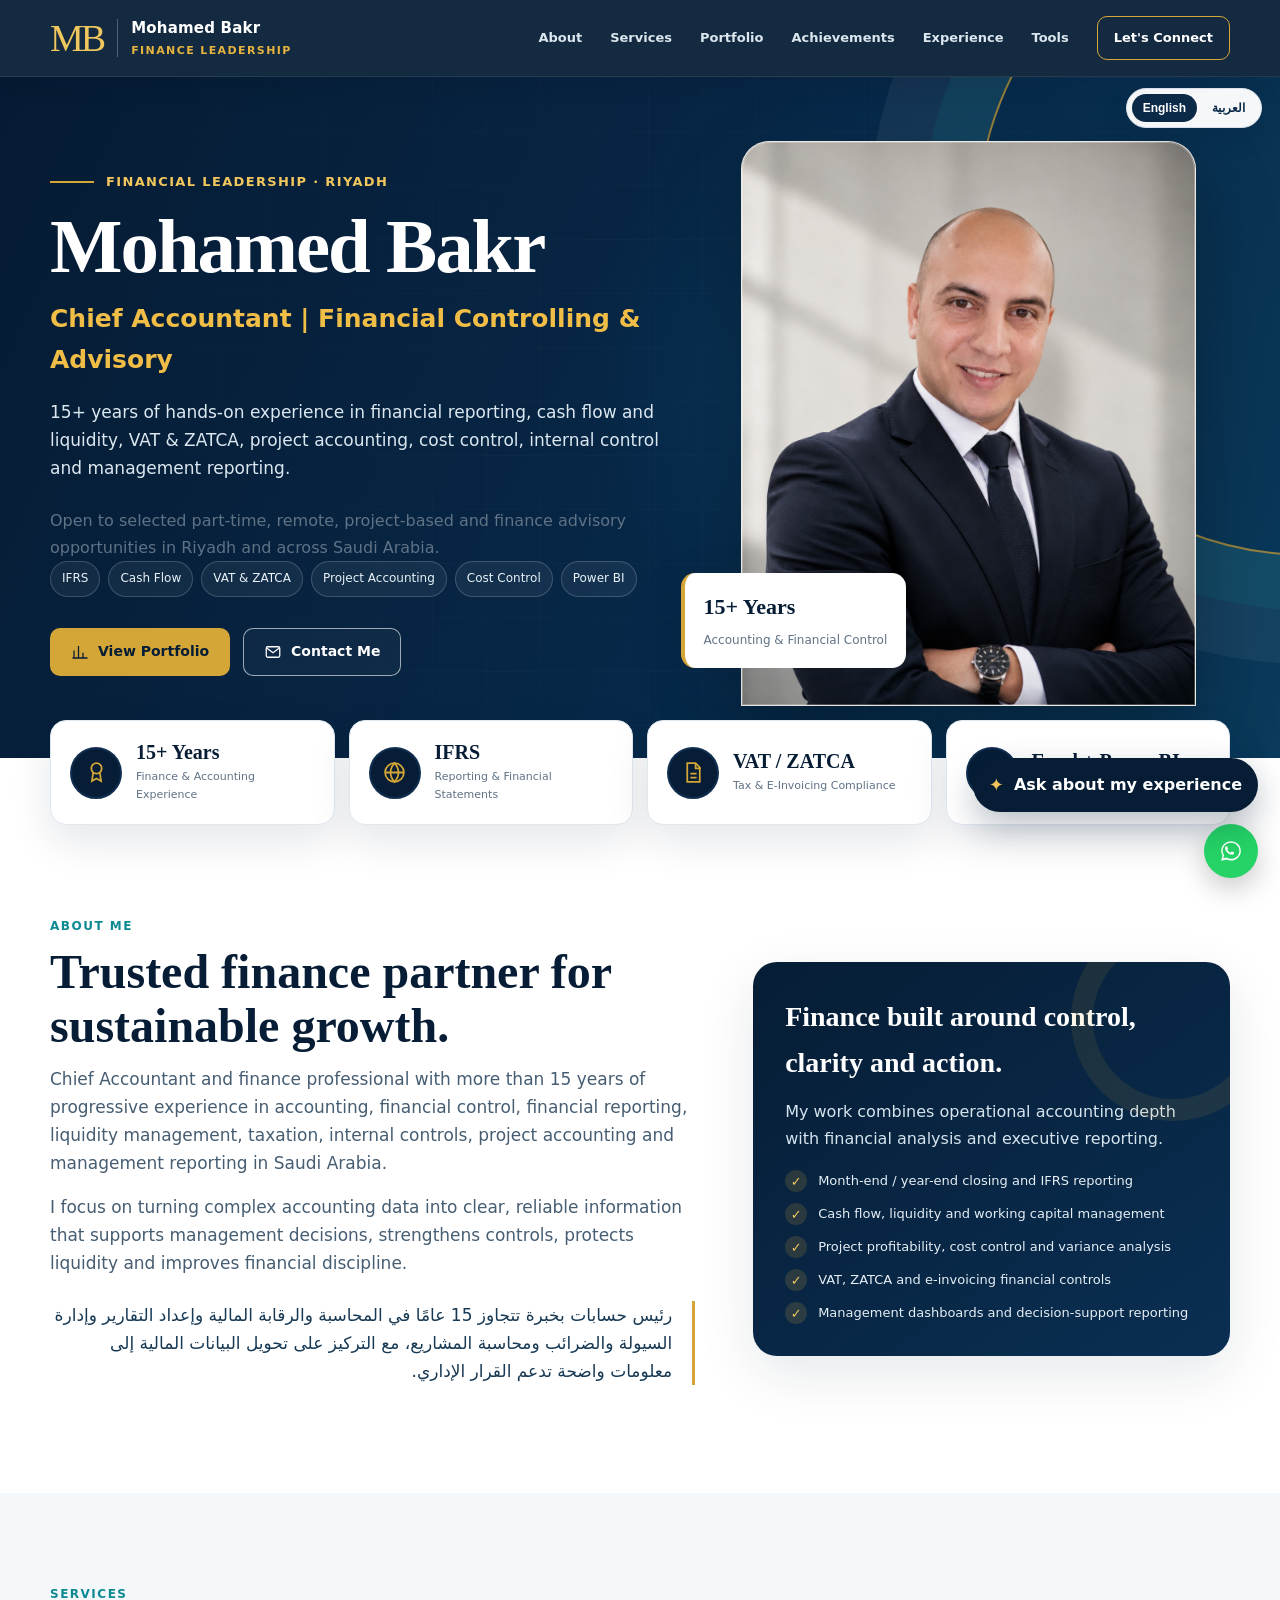
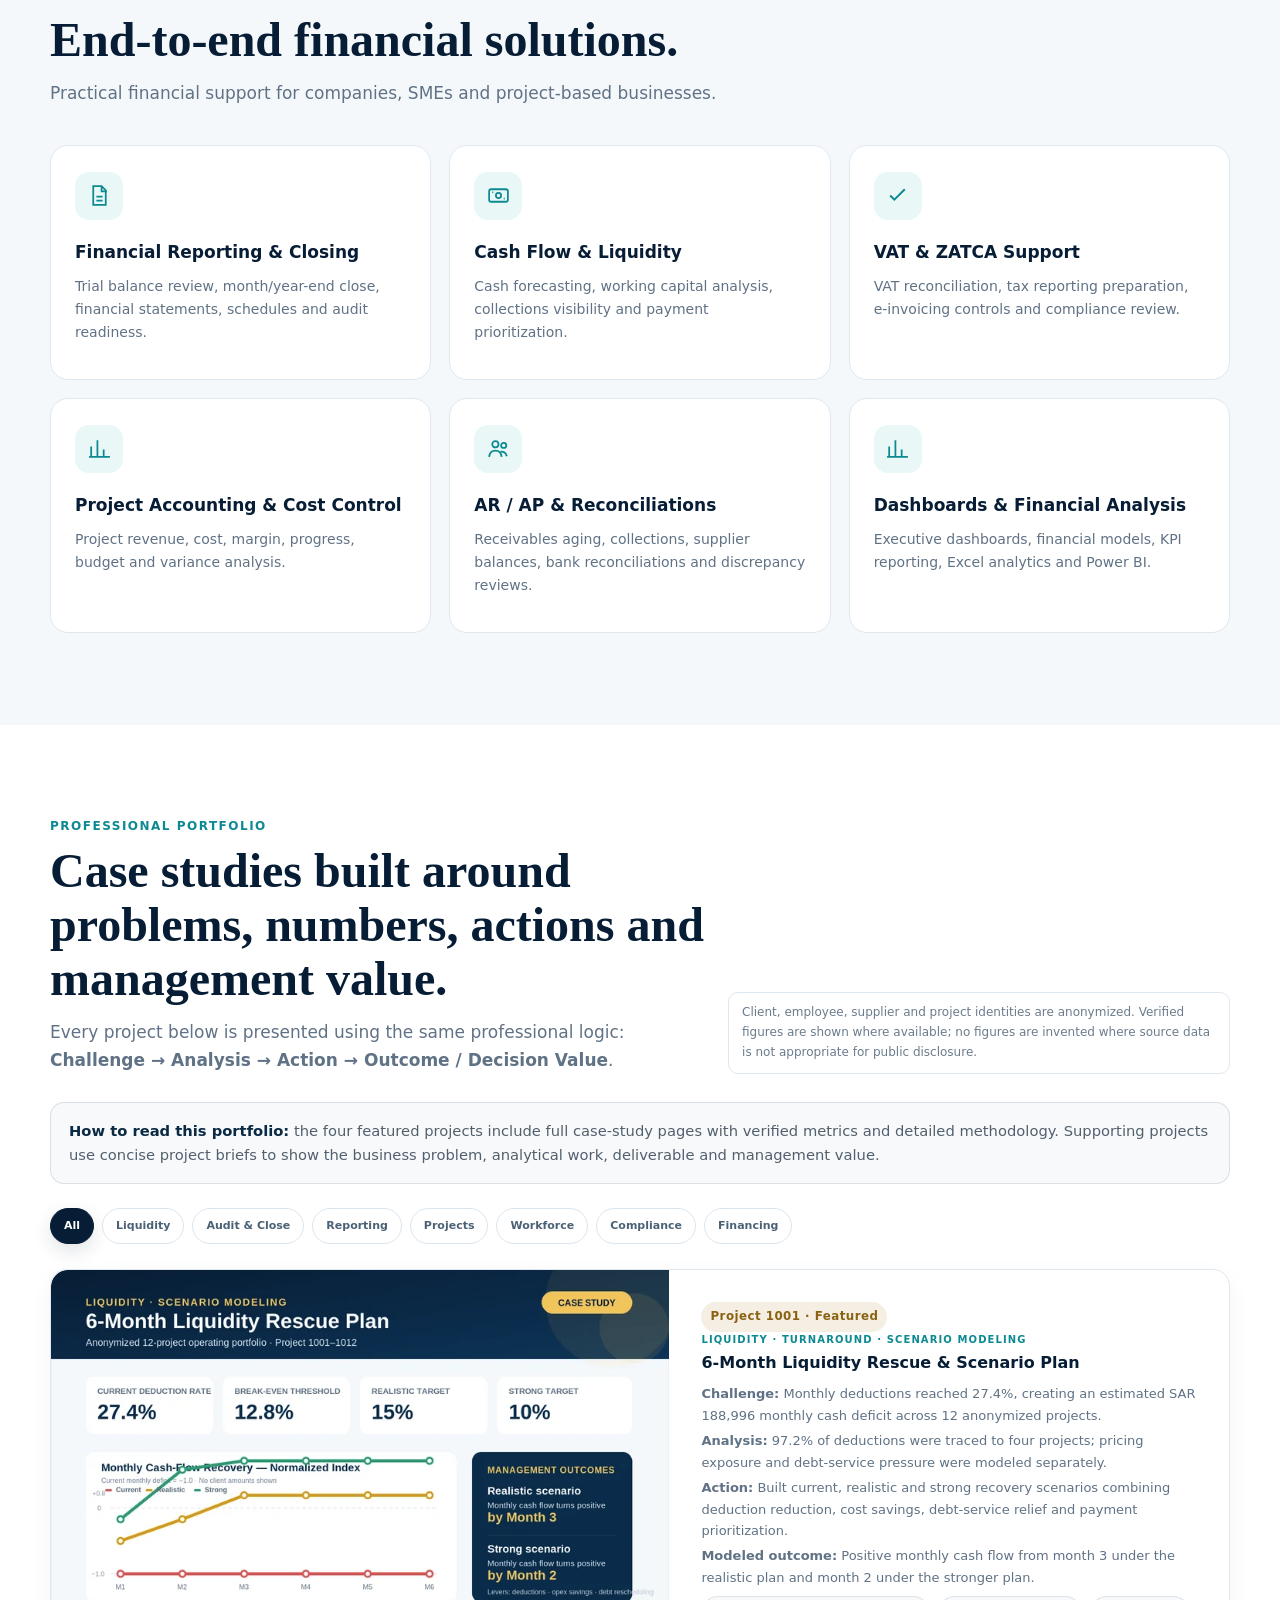
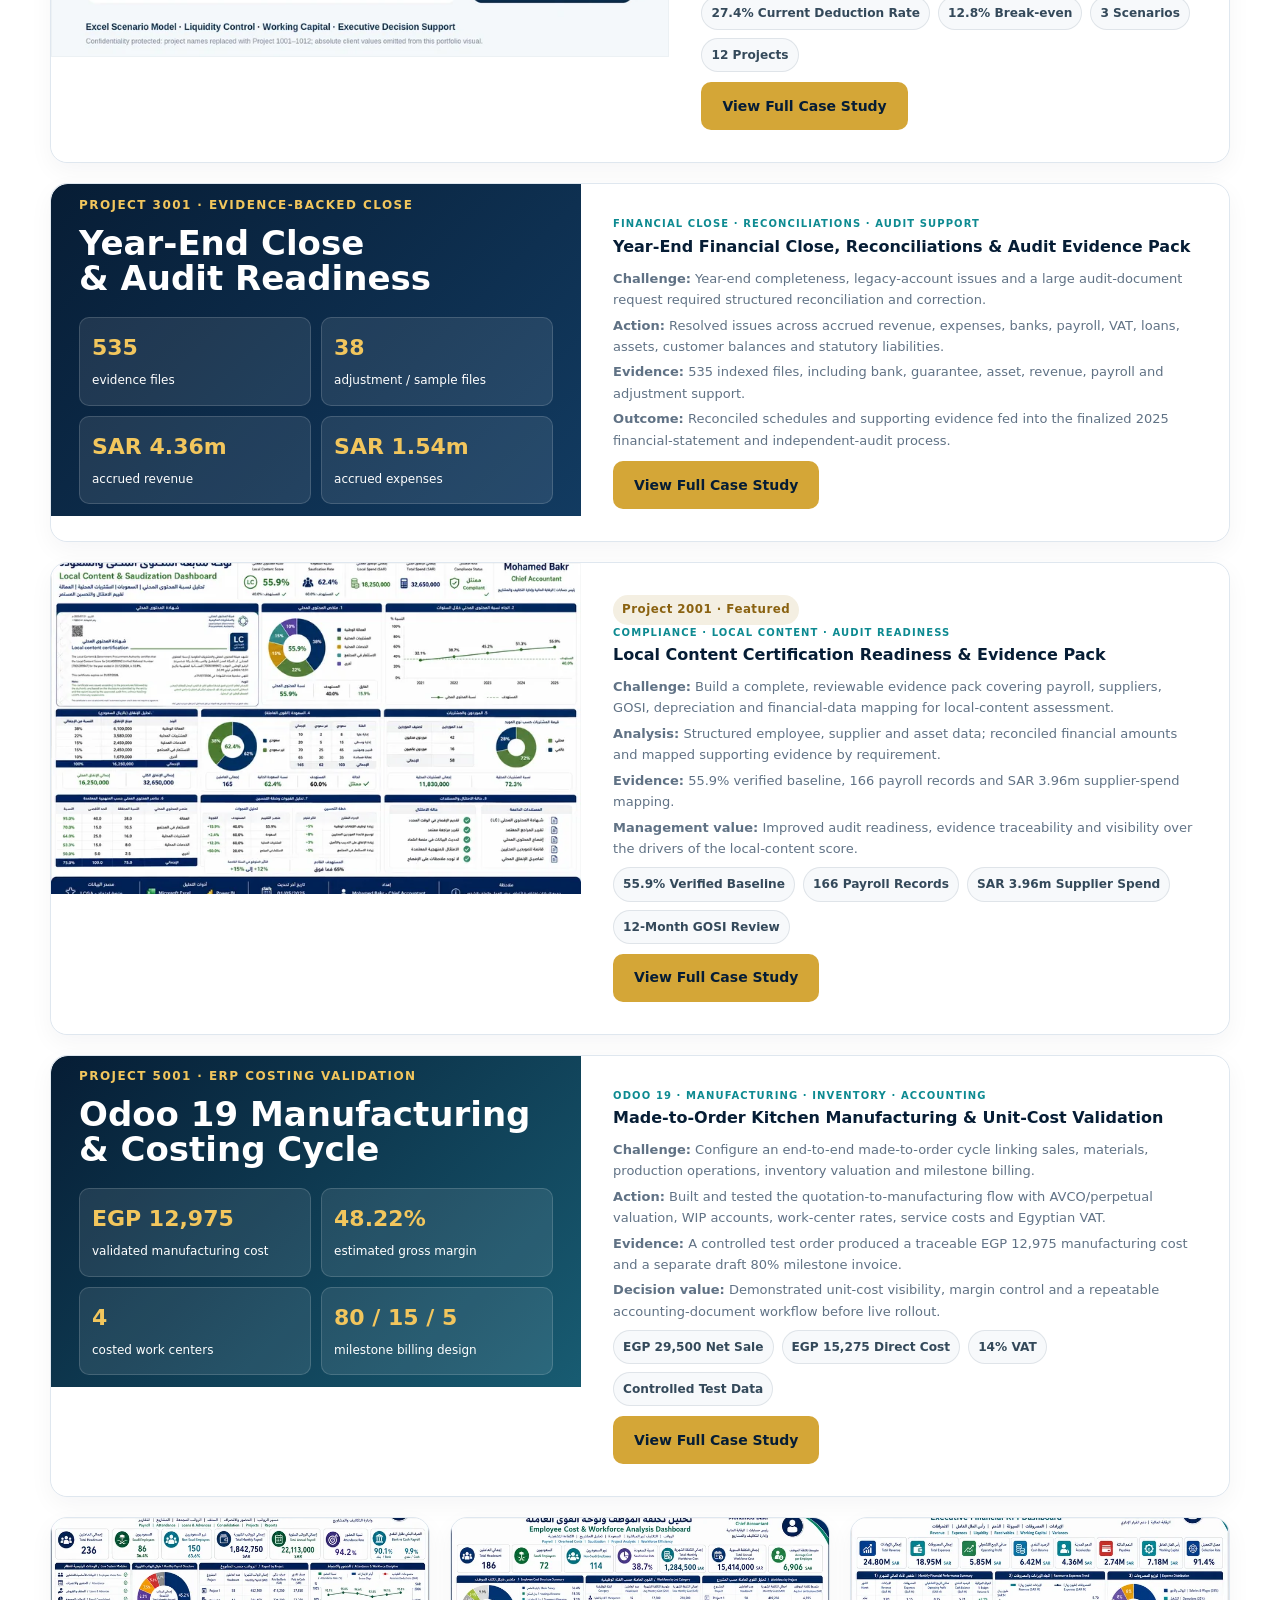
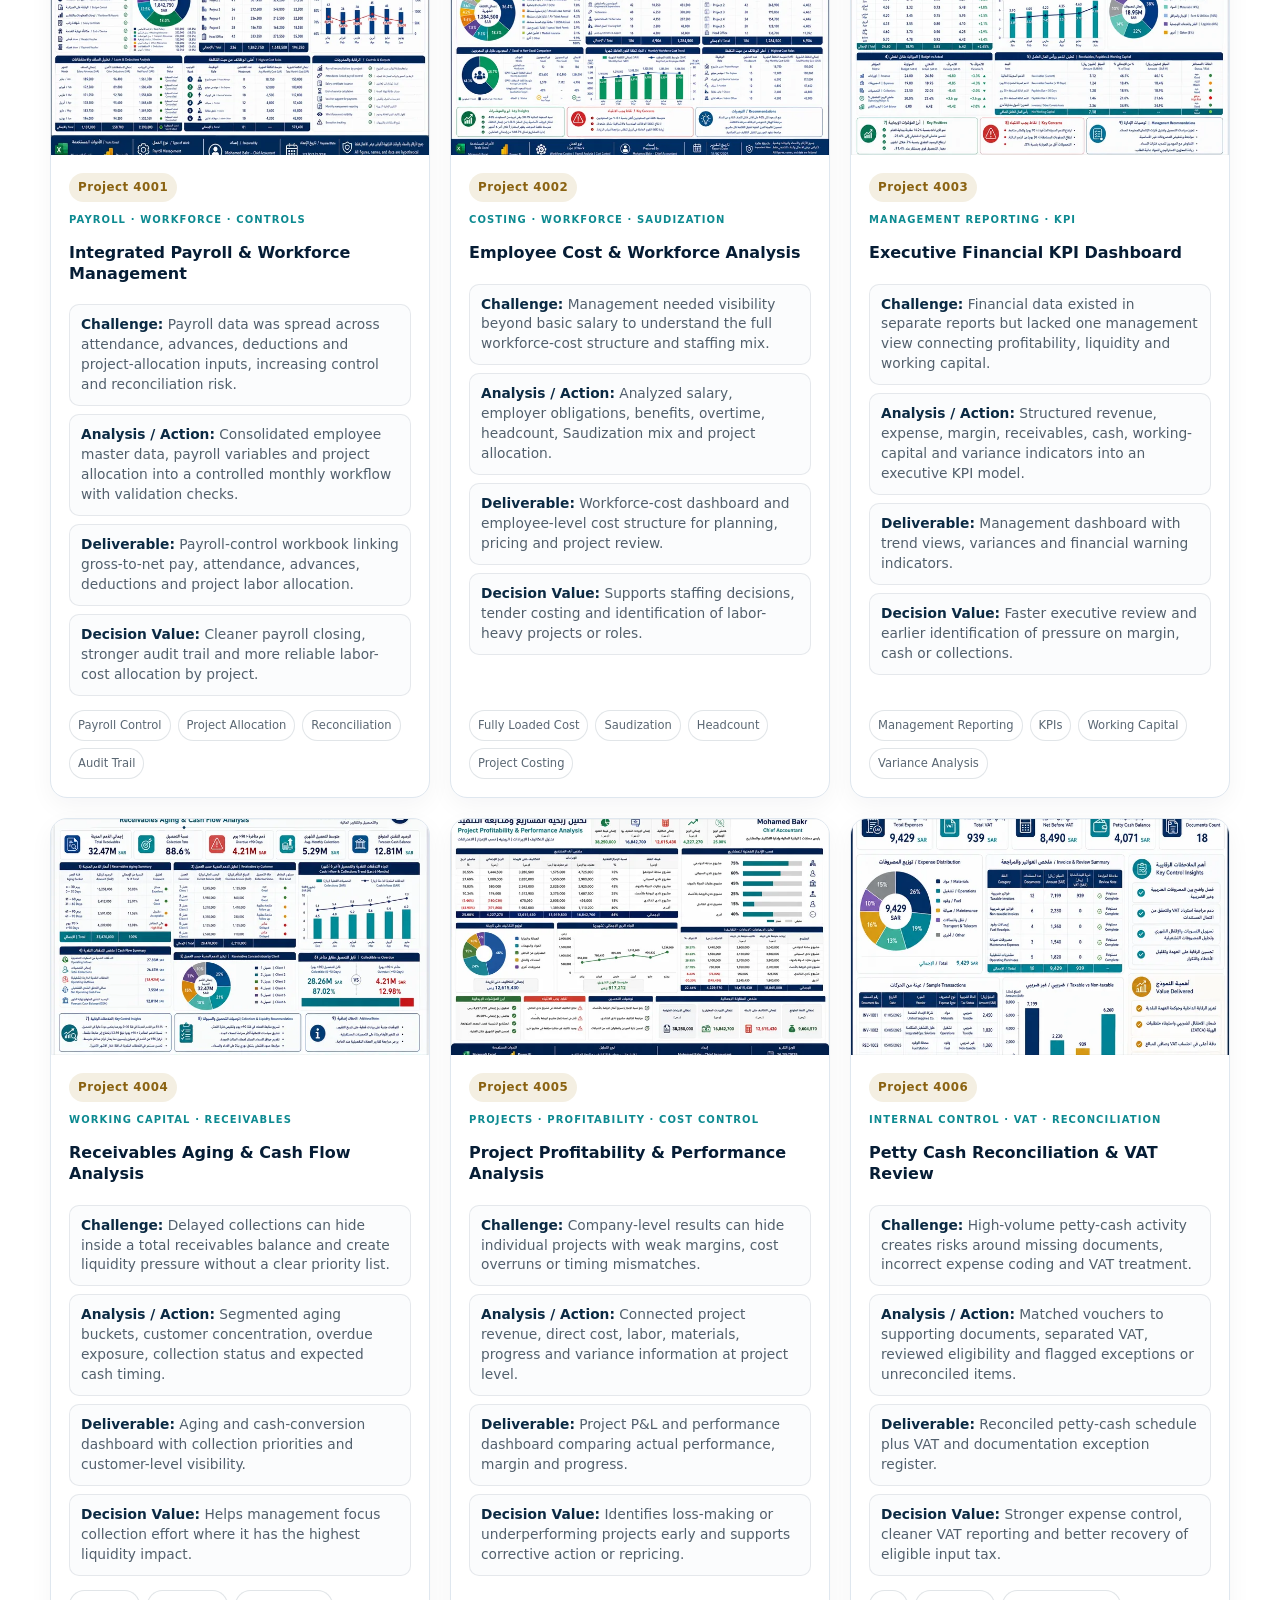
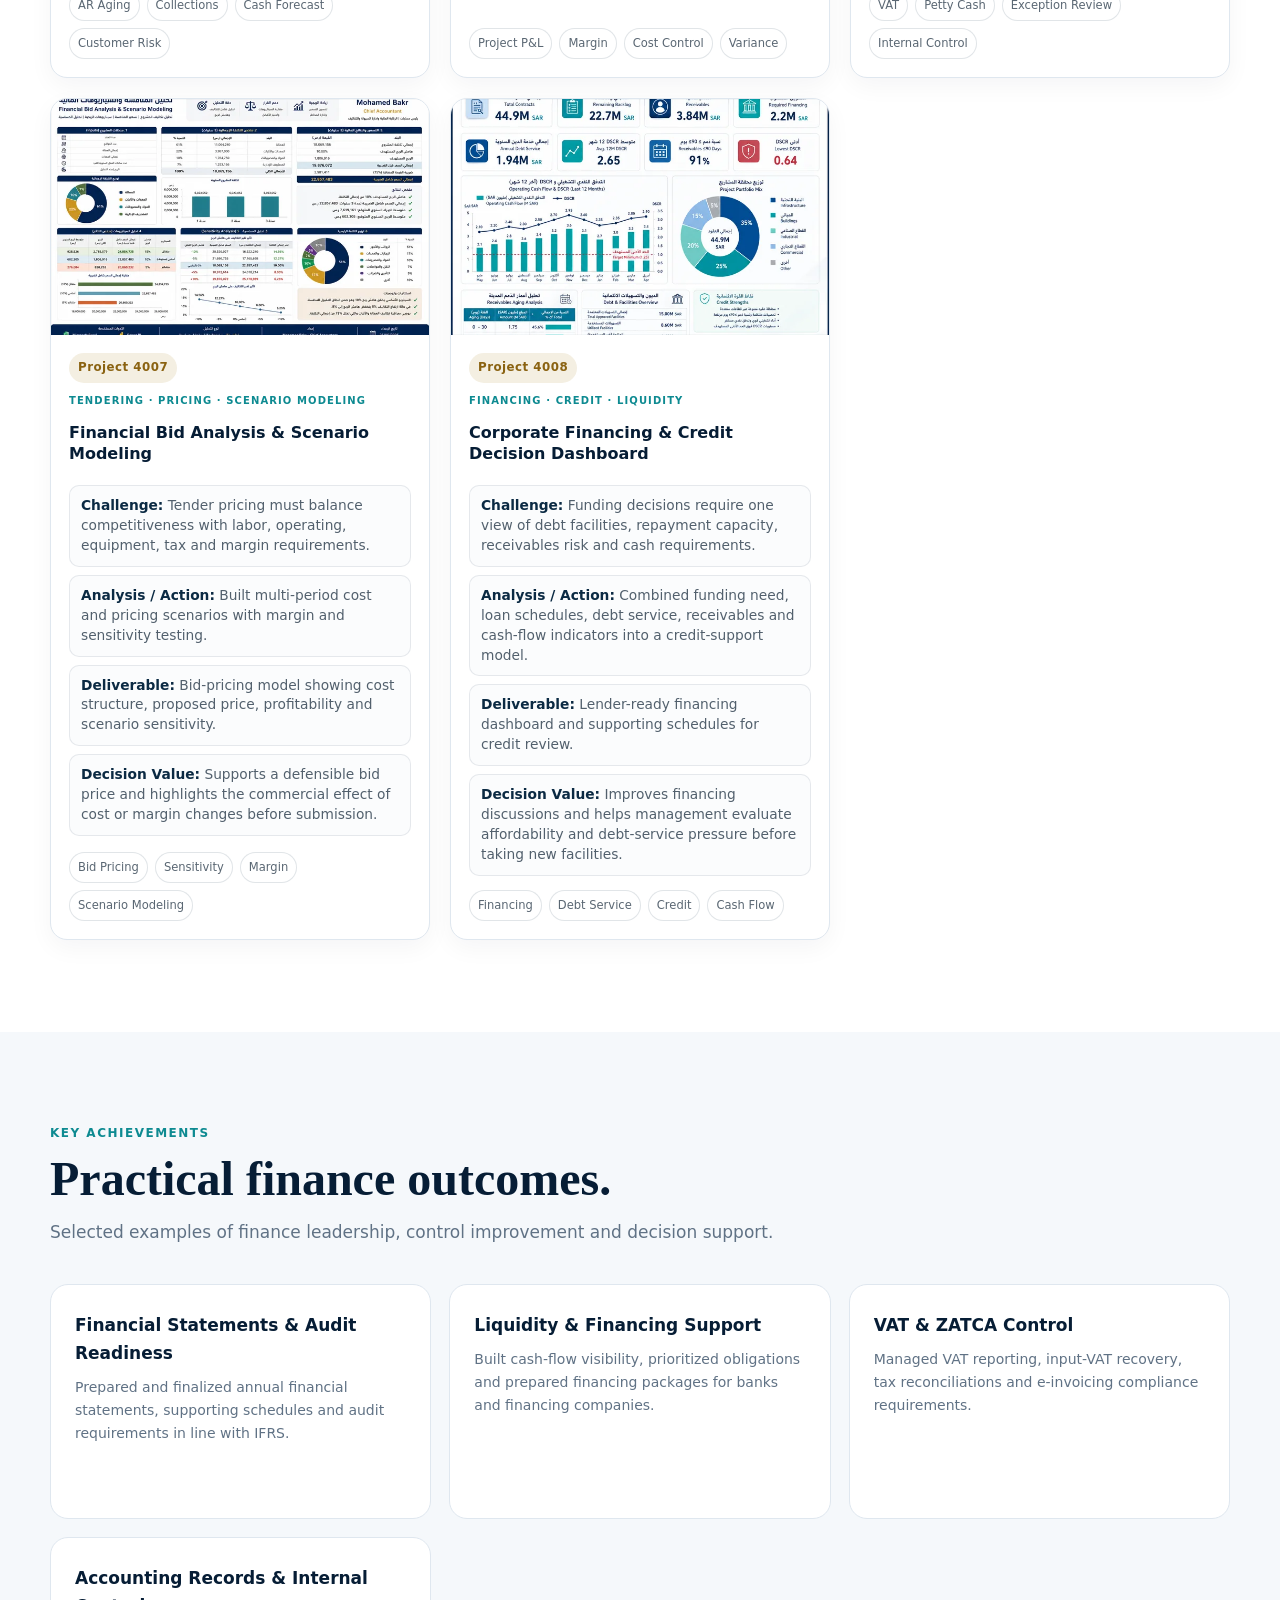
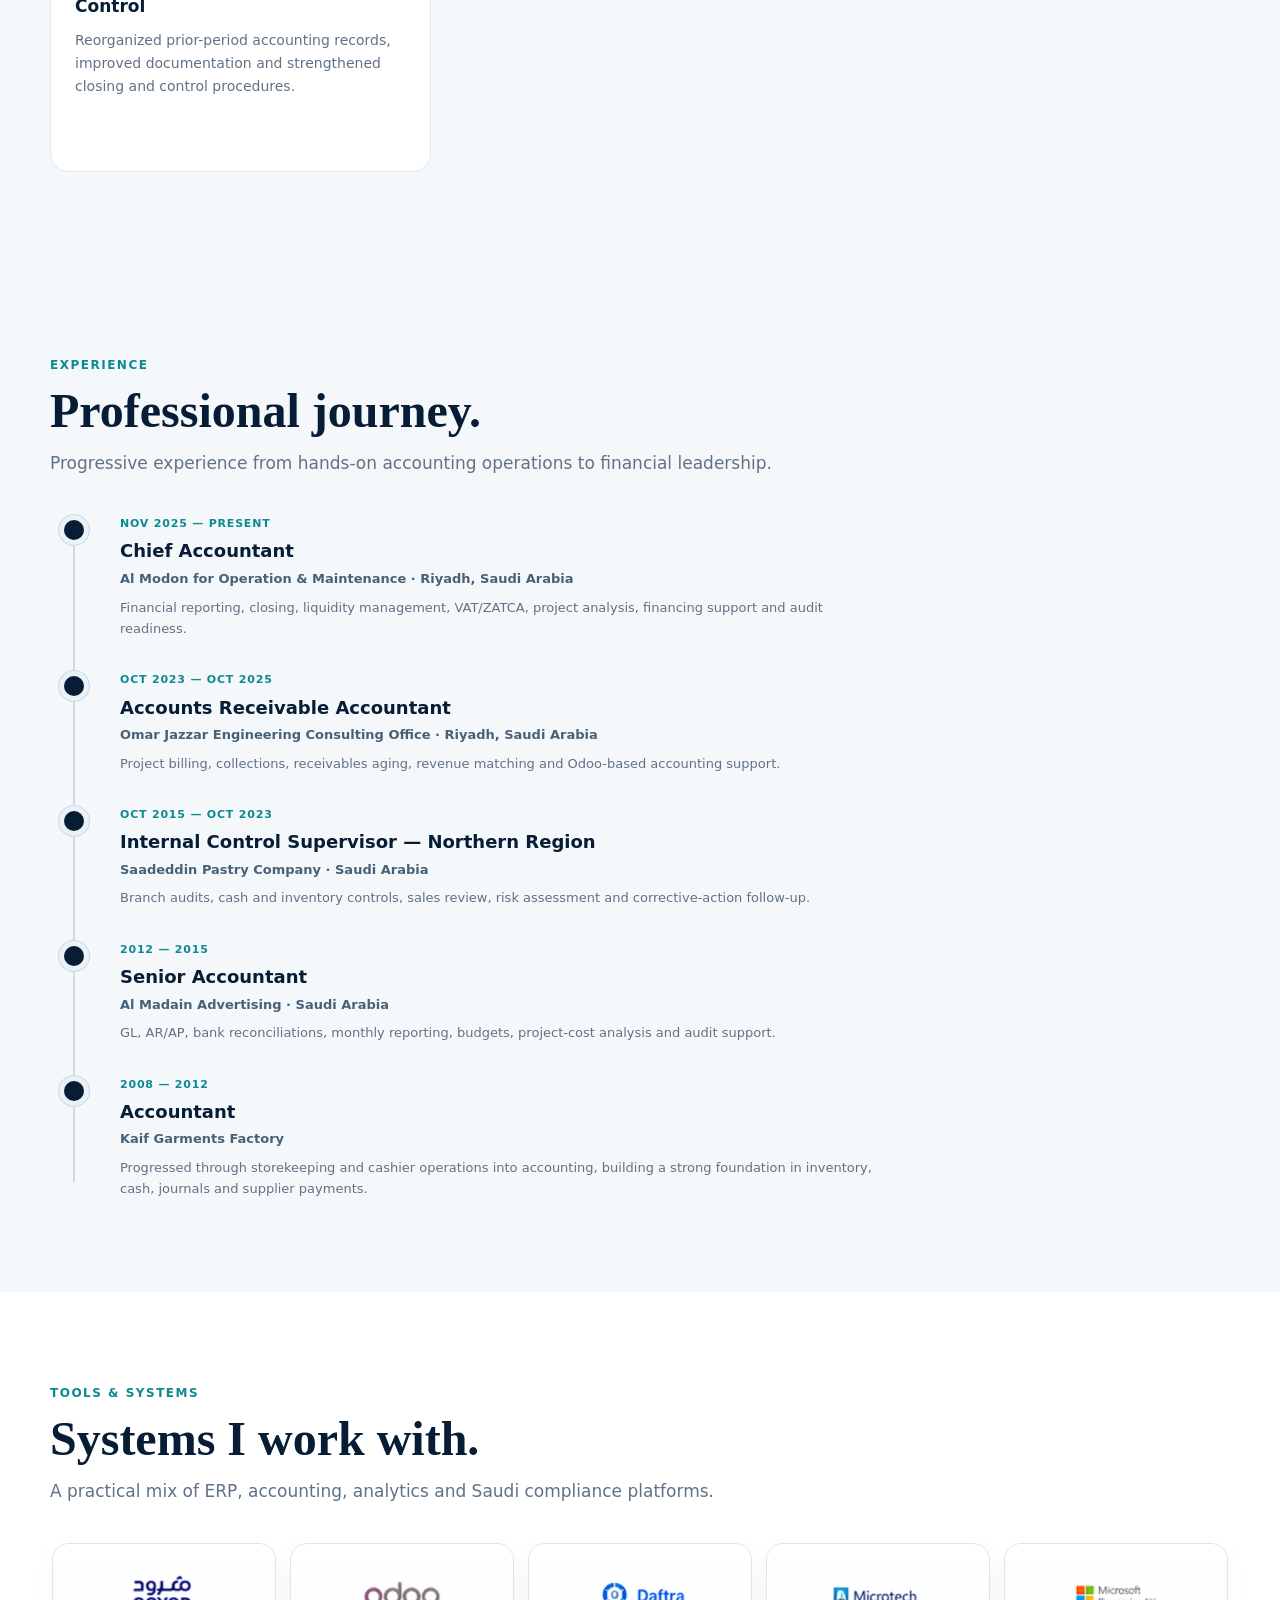
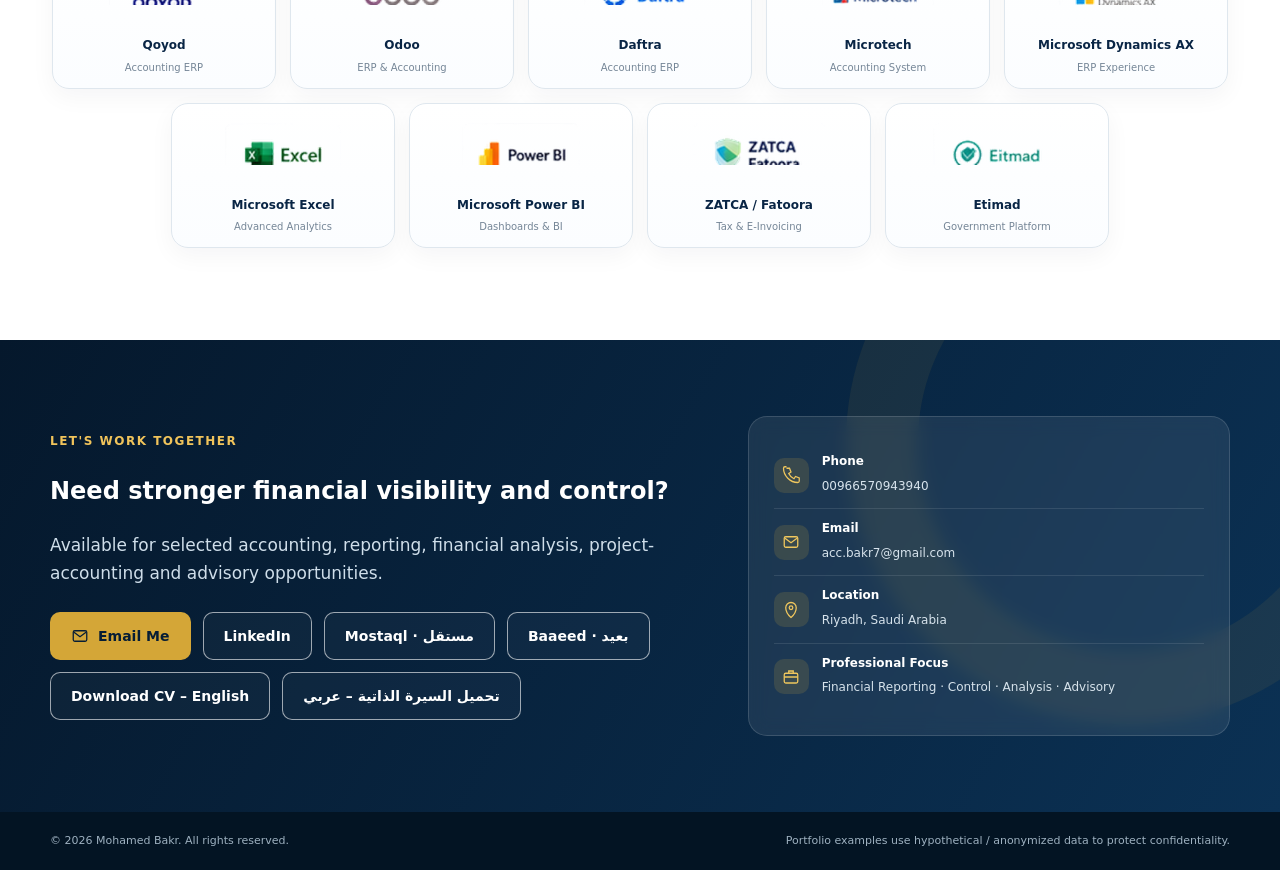
==== commit 6764da55: "Add full Arabic version and bilingual language switch Publish Arabic RTL versions of the portfolio a" ====
--- a/index.html
+++ b/index.html
@@ -14,6 +14,9 @@
 <meta content="#061d35" name="theme-color"/>
 <!-- Canonical -->
 <link href="https://mohamedbakrfinance.com/" rel="canonical"/>
+<link rel="alternate" hreflang="en" href="https://mohamedbakrfinance.com/">
+<link rel="alternate" hreflang="ar" href="https://mohamedbakrfinance.com/index-ar.html">
+<link rel="alternate" hreflang="x-default" href="https://mohamedbakrfinance.com/">
 <!-- Performance -->
 <link as="image" href="assets/mohamed-bakr-original.png" rel="preload"/>
 <!-- Open Graph / LinkedIn / Facebook -->
@@ -881,5 +884,6 @@
 })();
 </script>
 <script src="script.js"></script>
+<script src="language-switch.js"></script>
 </body>
 </html>
